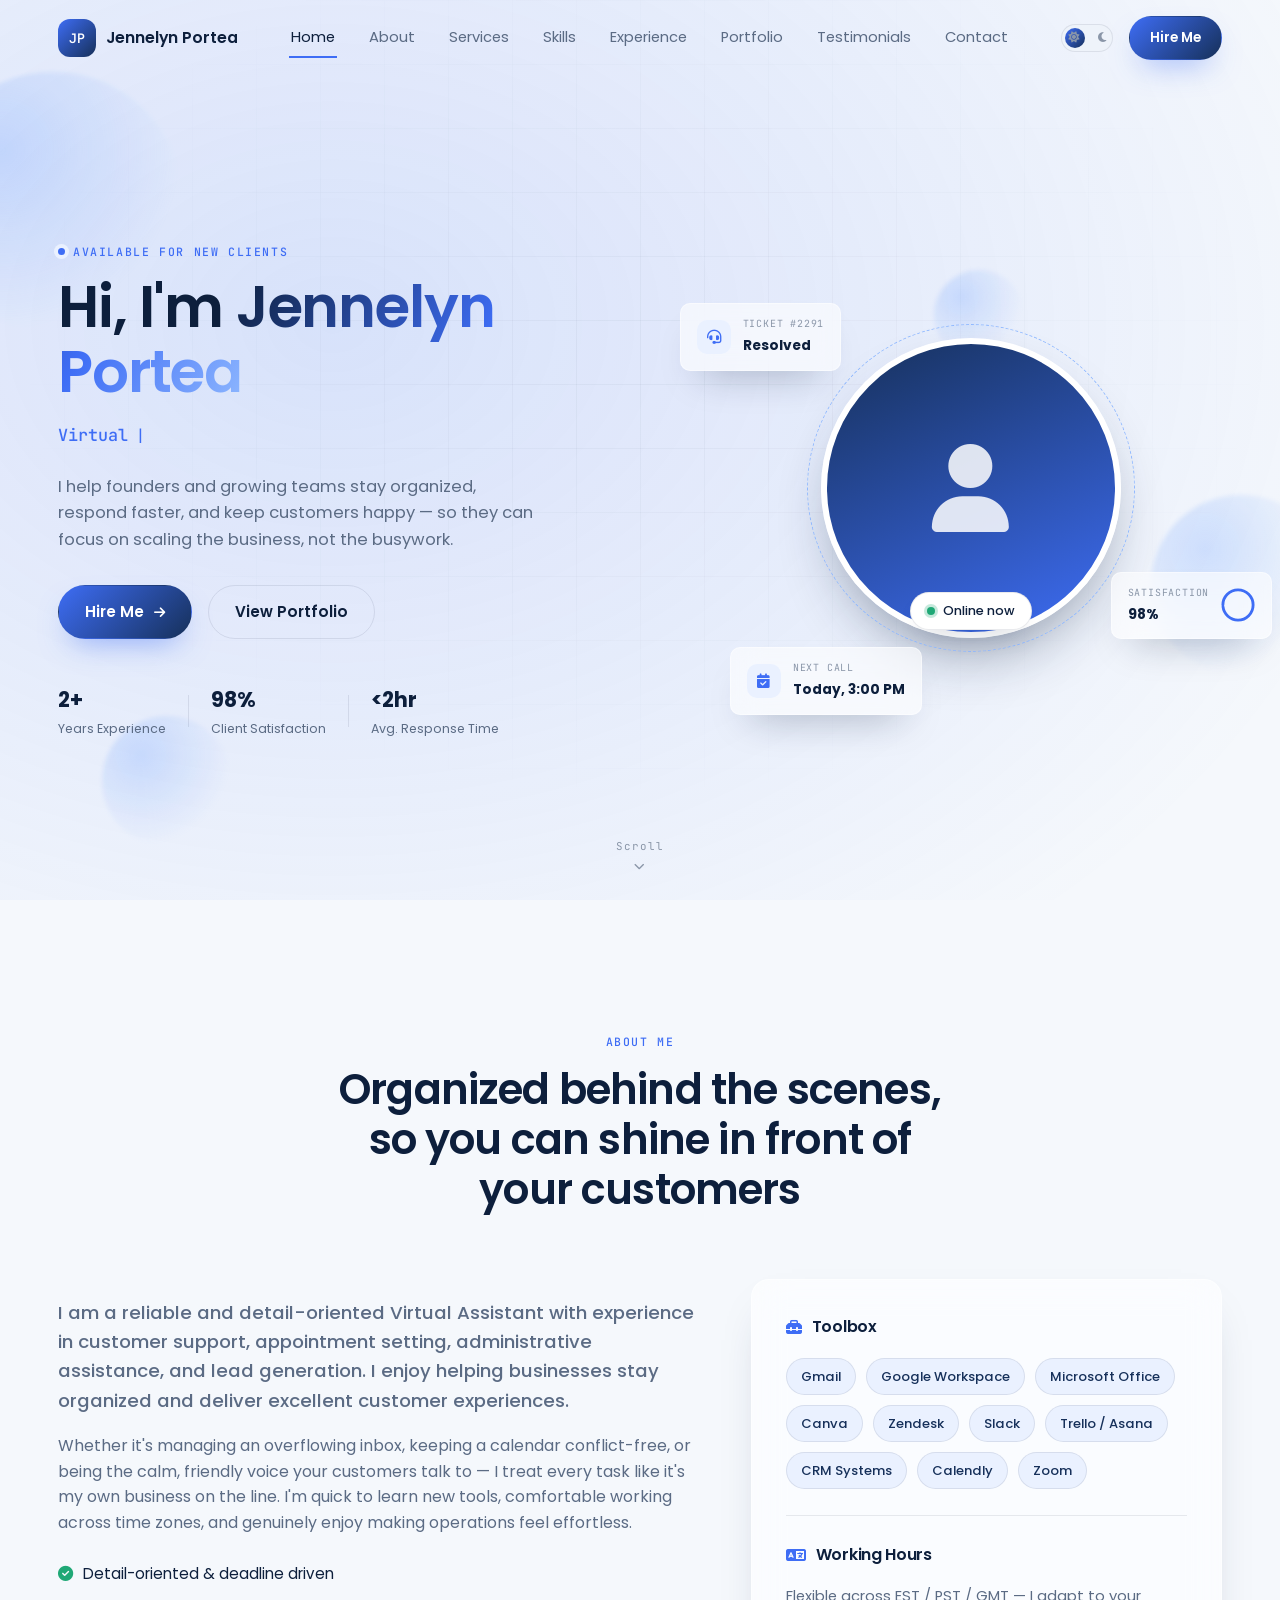
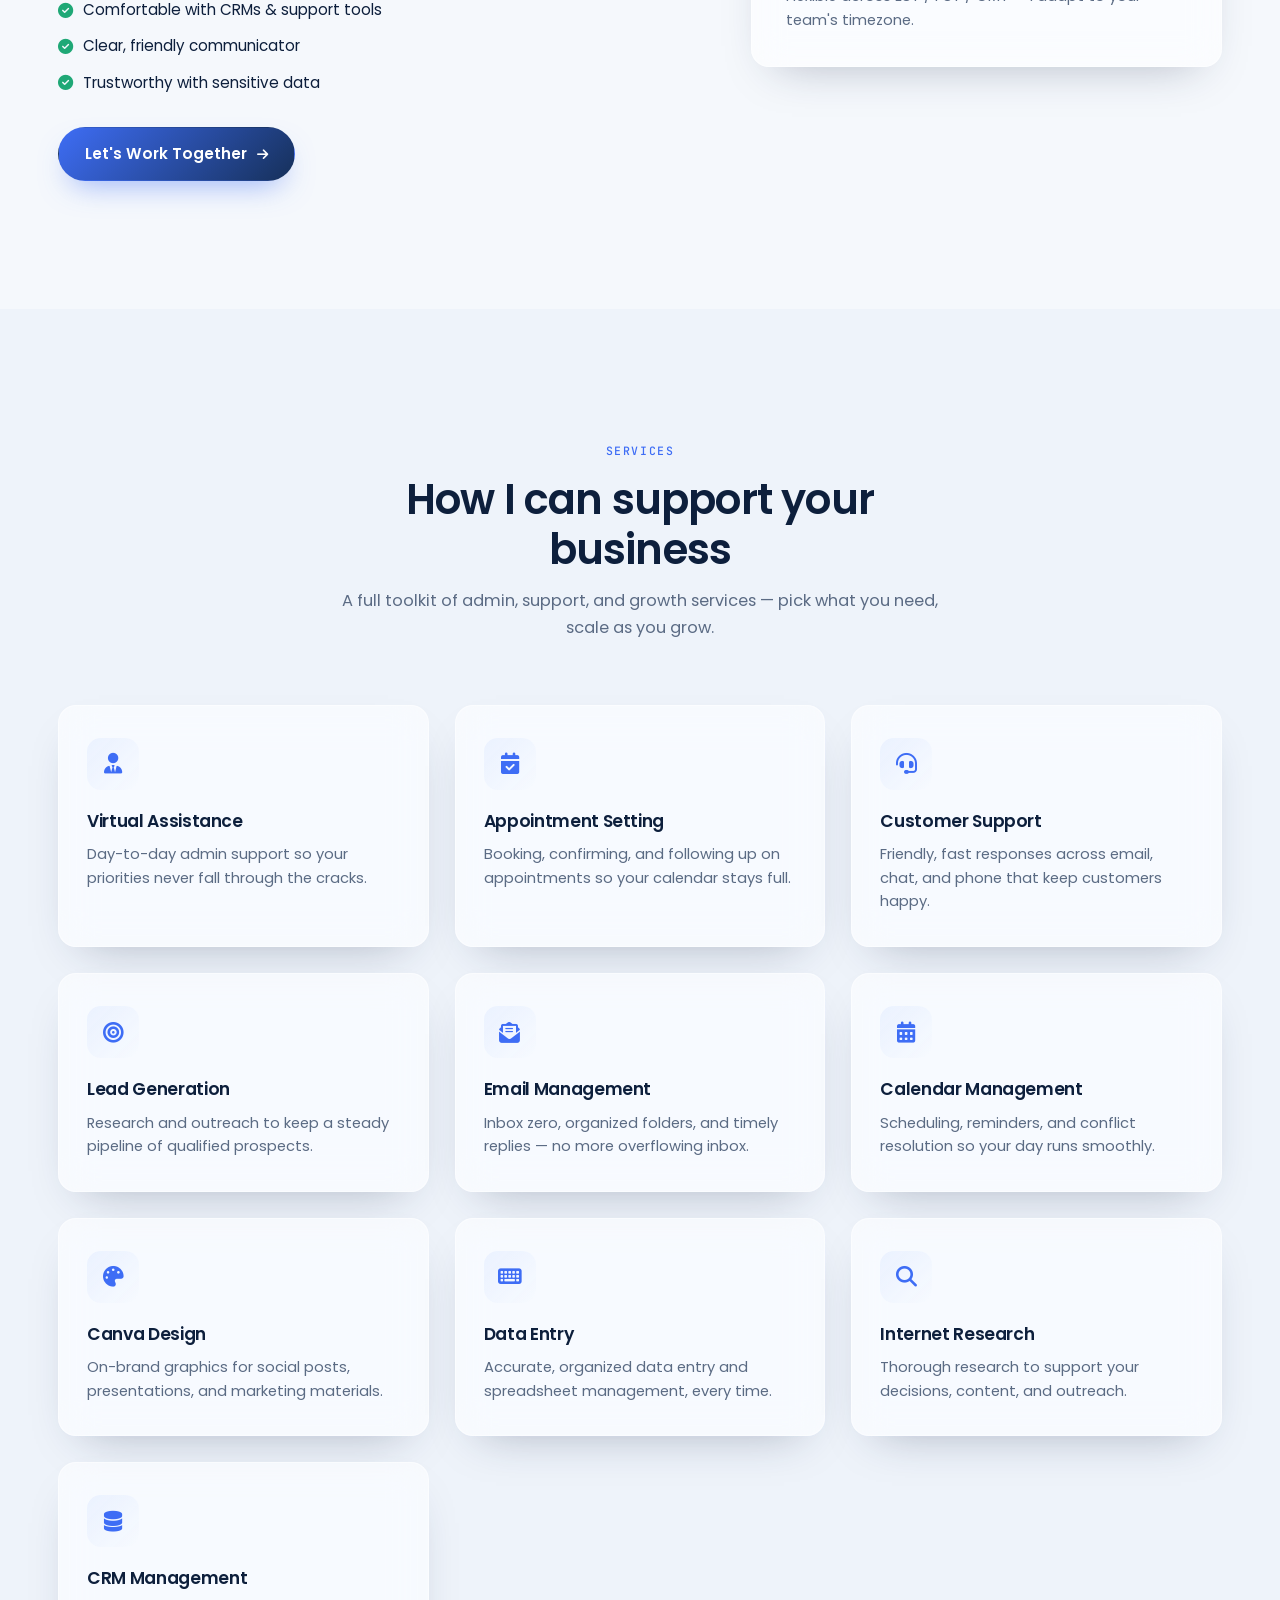
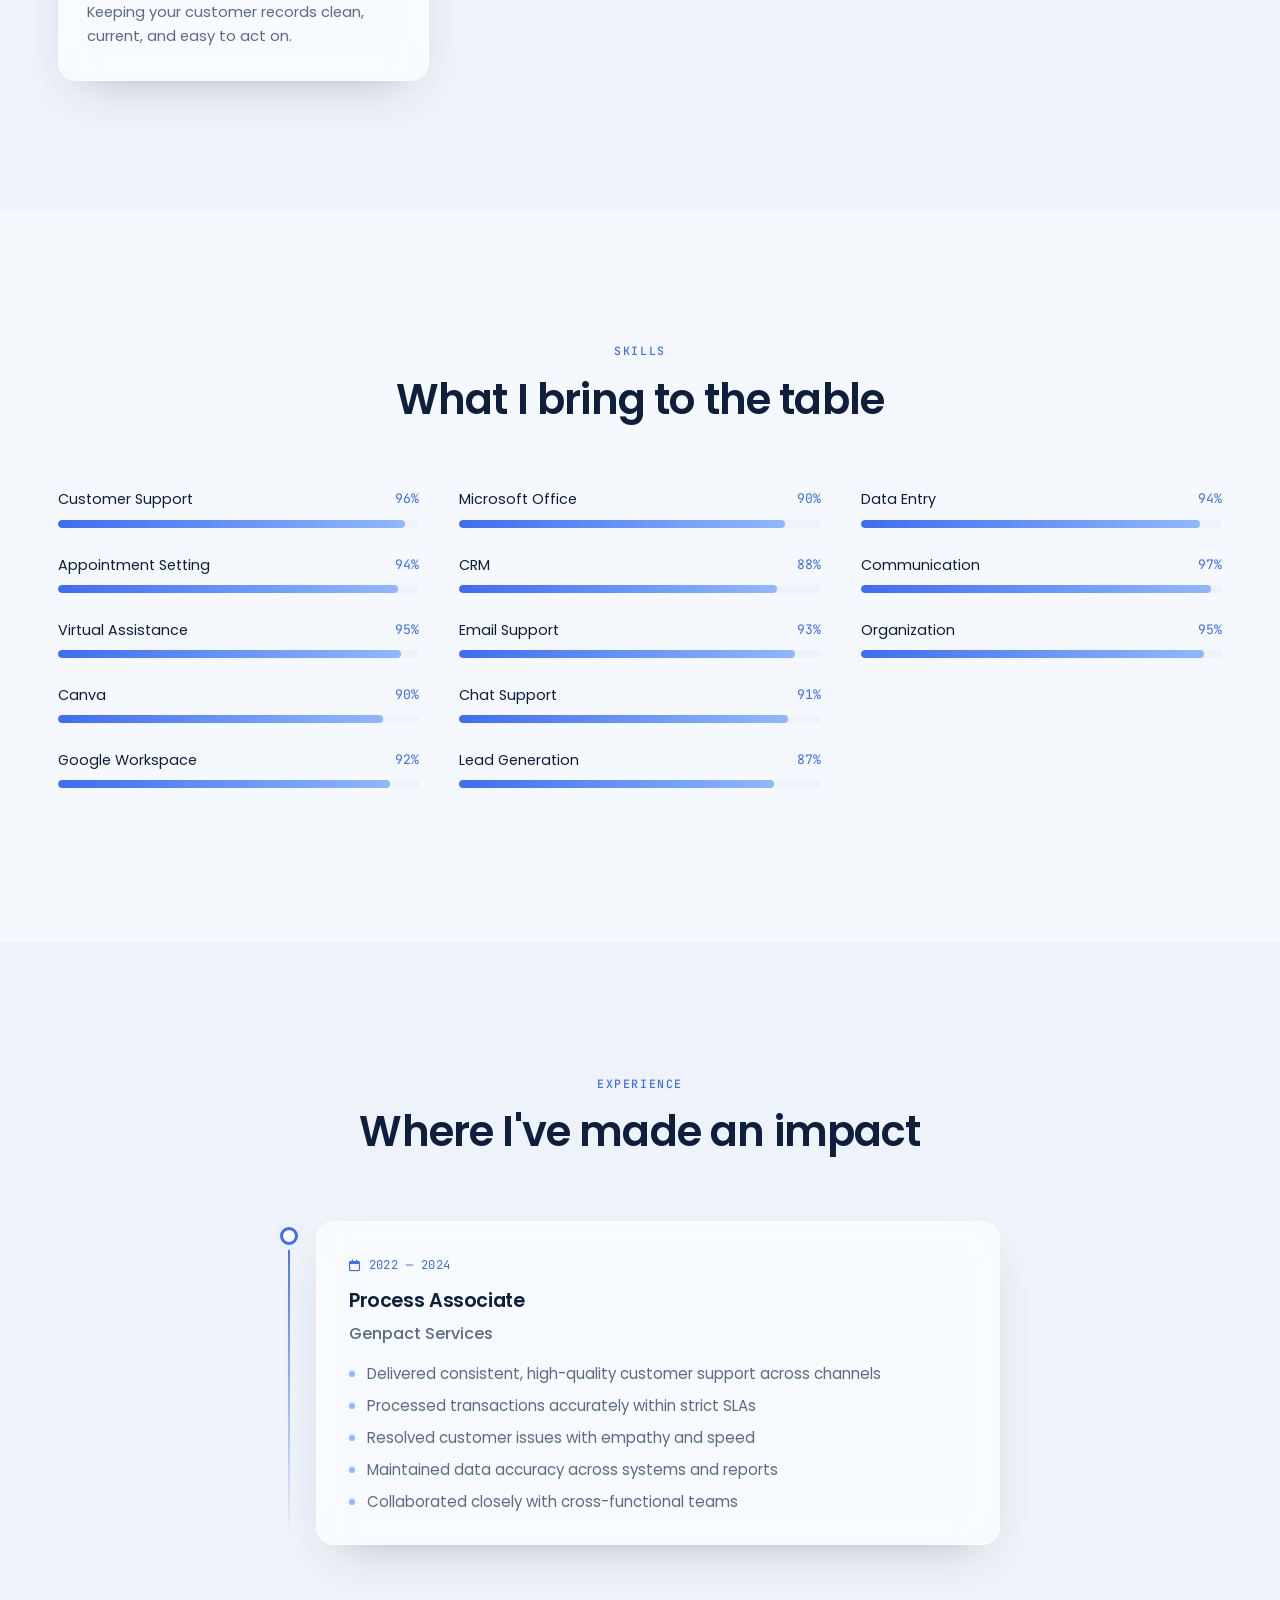
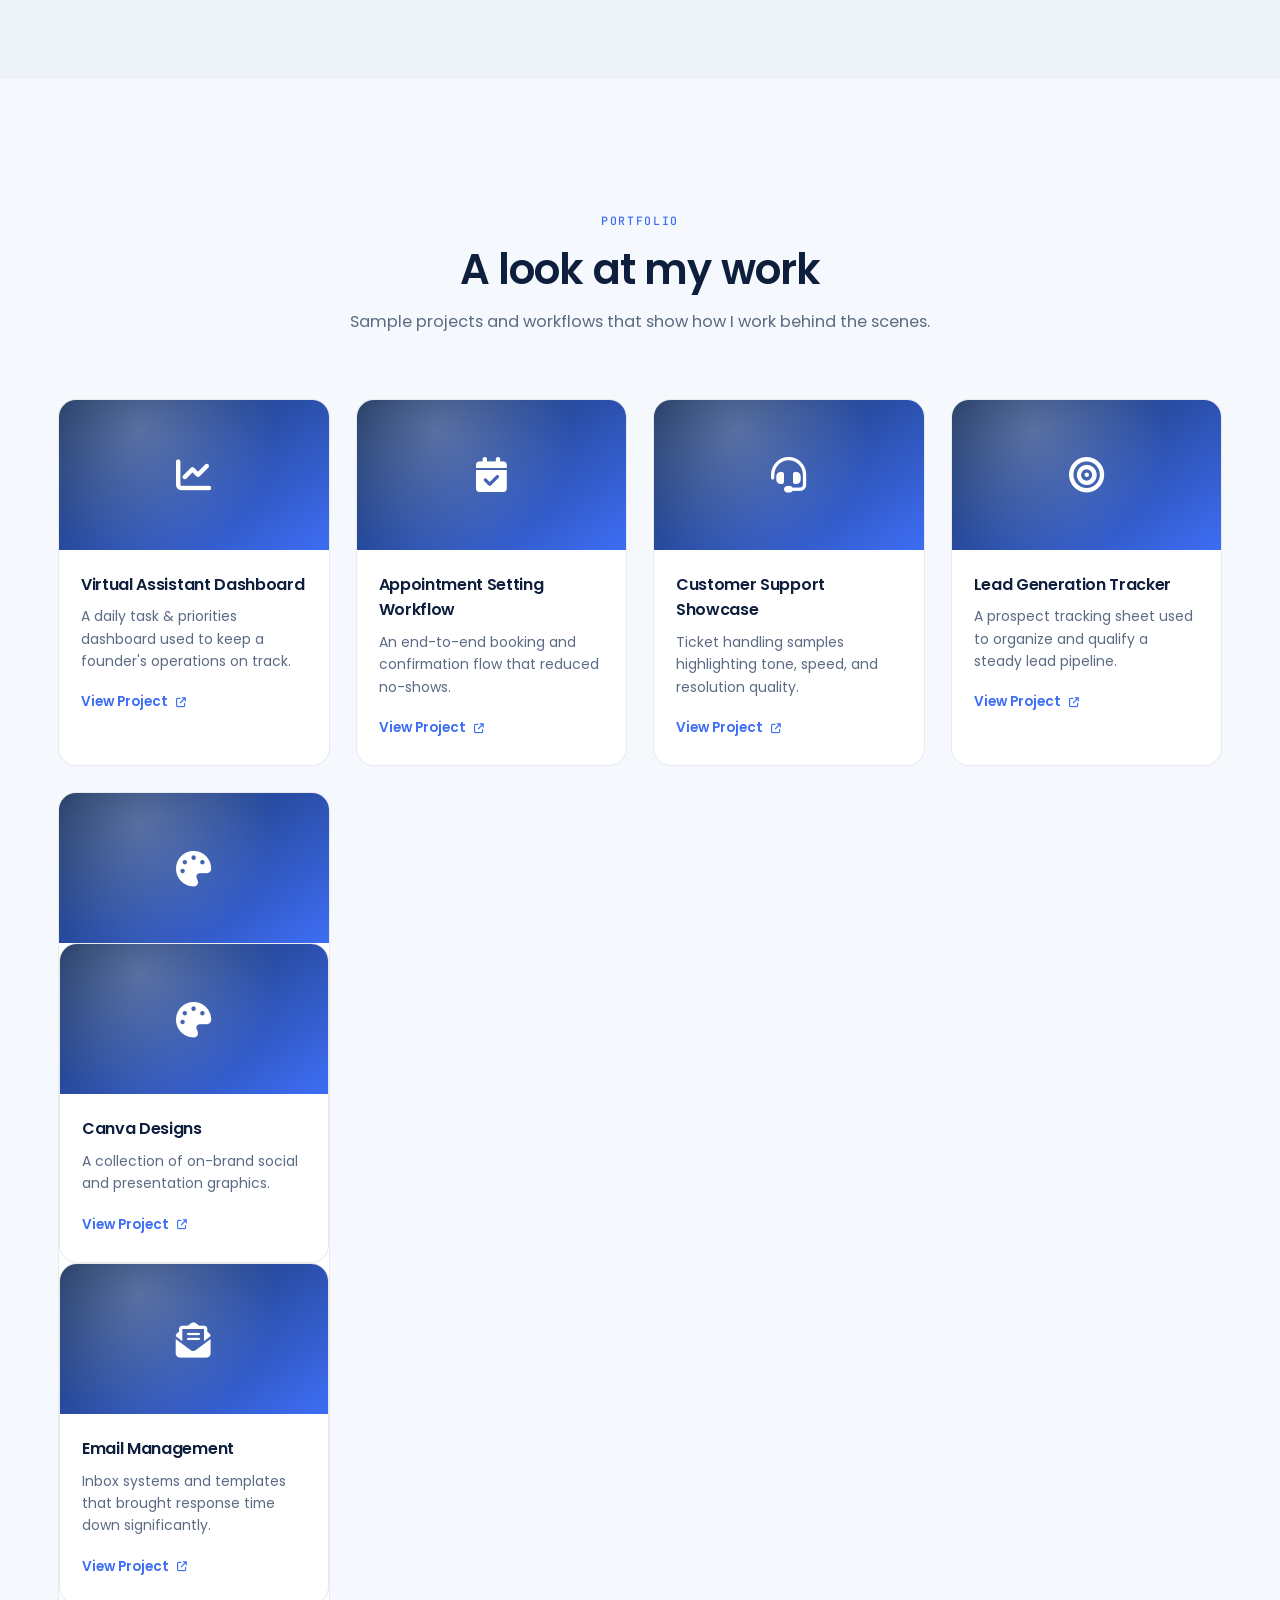
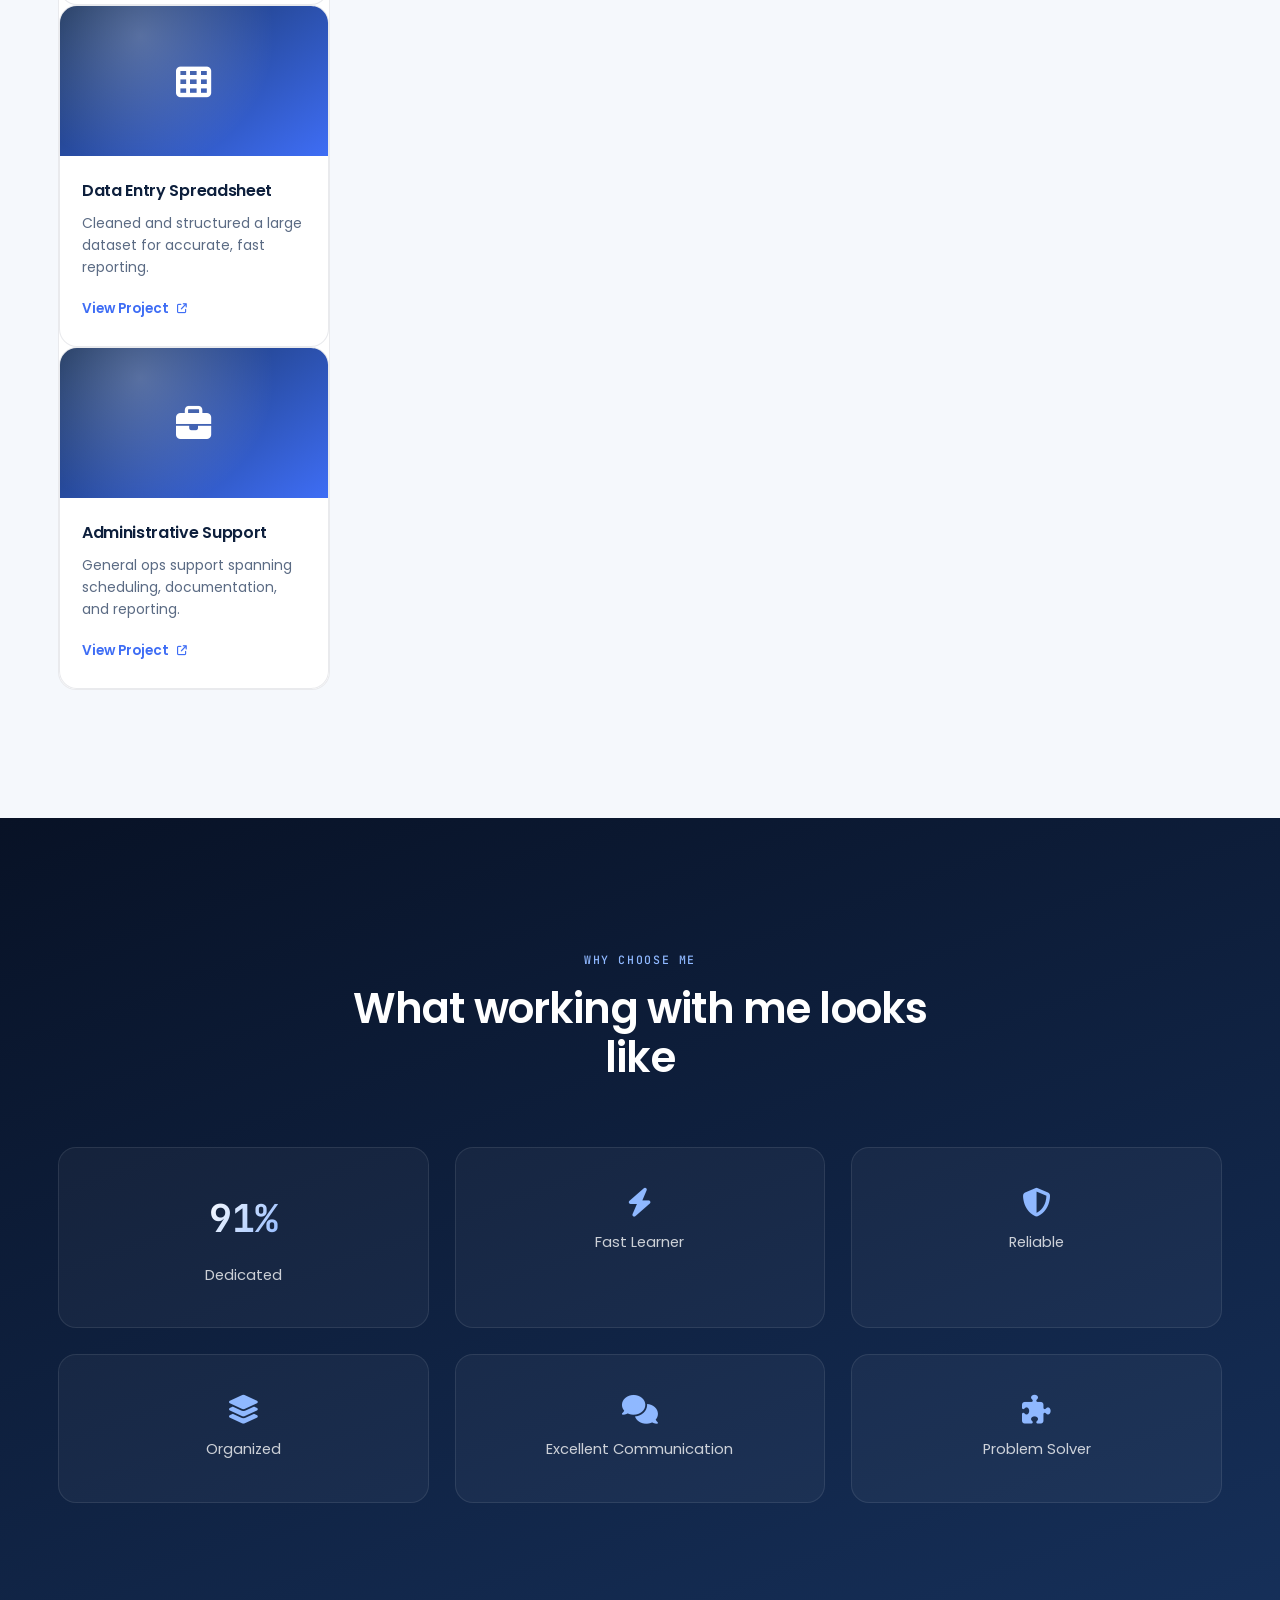
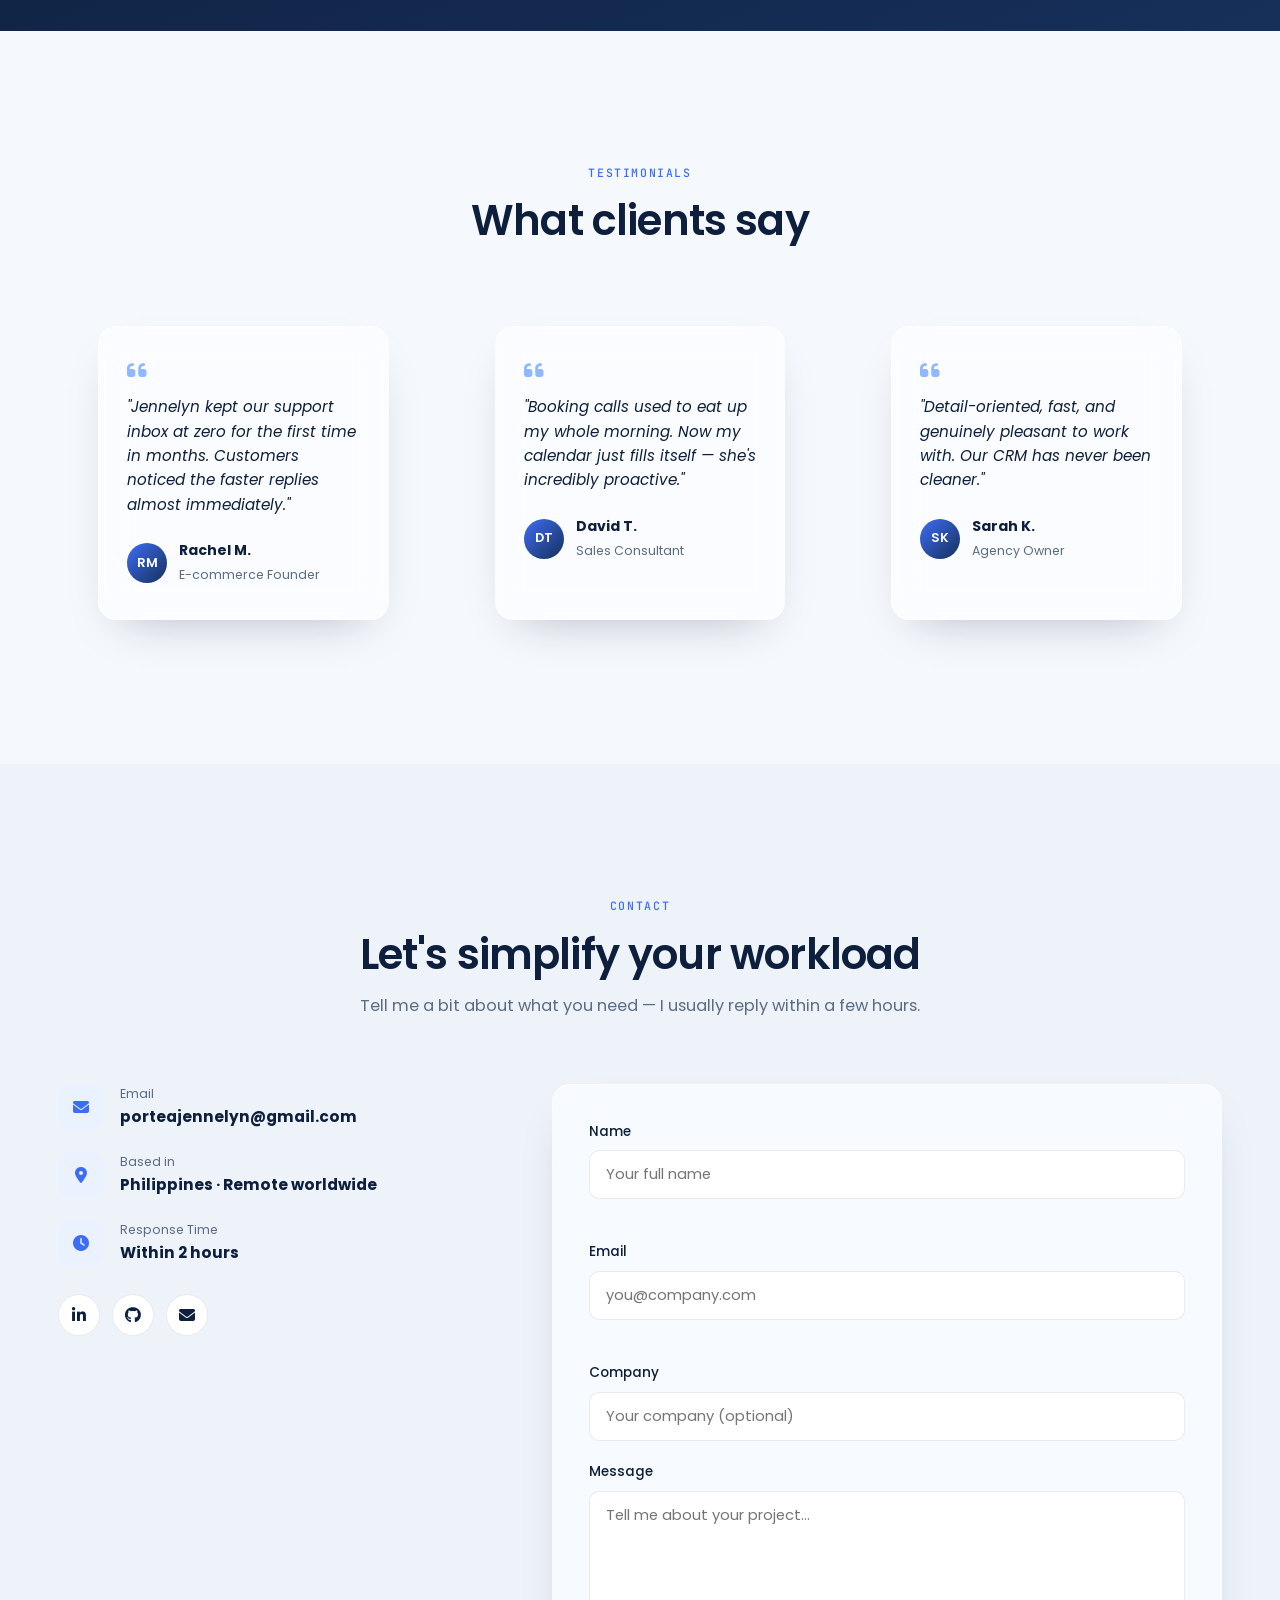
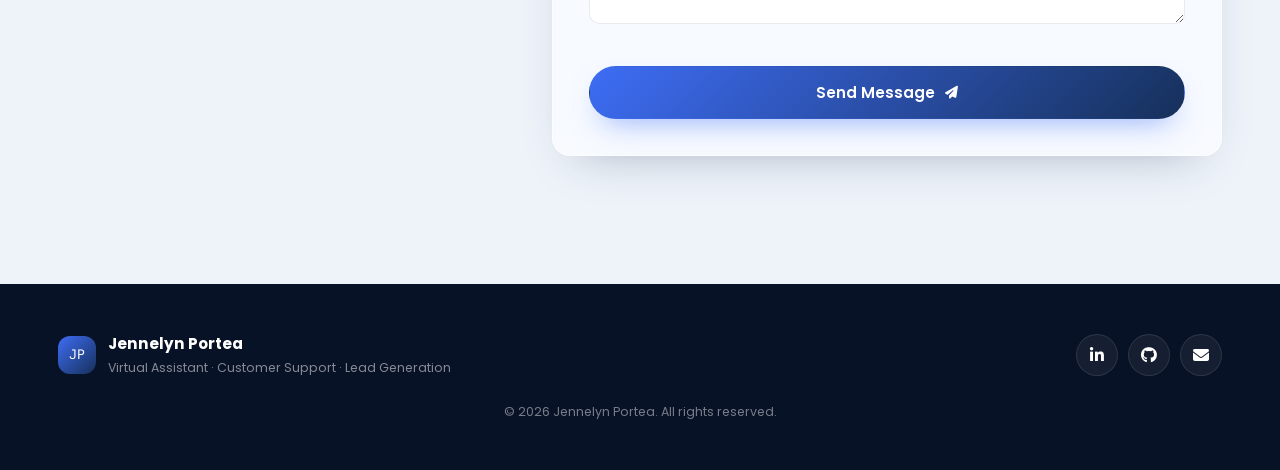
==== index.html @ 7619b983 "Update index.html" ====
<!DOCTYPE html>
<html lang="en">
<head>
<meta charset="UTF-8">
<meta name="viewport" content="width=device-width, initial-scale=1.0">
<title>Jennelyn Portea — Virtual Assistant &amp; Customer Support Specialist</title>
<meta name="description" content="Jennelyn Portea is a dedicated Virtual Assistant specializing in customer support, appointment setting, lead generation, and administrative assistance for growing businesses.">
<meta name="keywords" content="Virtual Assistant, Customer Support, Appointment Setter, Lead Generation, Administrative Assistant">
<meta name="author" content="Jennelyn Portea">

<!-- Open Graph -->
<meta property="og:title" content="Jennelyn Portea — Virtual Assistant & Customer Support Specialist">
<meta property="og:description" content="Reliable, detail-oriented Virtual Assistant helping businesses stay organized and deliver excellent customer experiences.">
<meta property="og:type" content="website">

<!-- Preconnects -->
<link rel="preconnect" href="https://fonts.googleapis.com">
<link rel="preconnect" href="https://fonts.gstatic.com" crossorigin>
<link href="https://fonts.googleapis.com/css2?family=Poppins:ital,wght@0,300;0,400;0,500;0,600;0,700;0,800;1,500&family=JetBrains+Mono:wght@400;500;600&display=swap" rel="stylesheet">
<link rel="stylesheet" href="https://cdnjs.cloudflare.com/ajax/libs/font-awesome/6.5.1/css/all.min.css" integrity="sha512-DTOQO9RWCH3ppGqcWaEA1BIZOC6xxalwEsw9c2QQeAIftl+Vegovlnee1c9QX4TctnWMn13TZye+giMm8e2LwA==" crossorigin="anonymous" referrerpolicy="no-referrer">

<link rel="stylesheet" href="style.css">
</head>
<body>

<!-- ===== Loading Screen ===== -->
<div class="loader" id="loader" aria-hidden="true">
  <div class="loader__mark">
    <span class="loader__ring"></span>
    <span class="loader__initials">JP</span>
  </div>
  <p class="loader__label">Preparing your experience<span class="dots"><span>.</span><span>.</span><span>.</span></span></p>
</div>

<!-- ===== Scroll Progress Bar ===== -->
<div class="progress-bar" id="progressBar" role="progressbar" aria-hidden="true"></div>

<!-- ===== Floating decorative shapes ===== -->
<div class="floating-shapes" aria-hidden="true">
  <span class="shape shape--1"></span>
  <span class="shape shape--2"></span>
  <span class="shape shape--3"></span>
  <span class="shape shape--4"></span>
  <div class="particles" id="particles"></div>
</div>

<!-- ===== Navigation ===== -->
<header class="nav" id="nav">
  <div class="nav__inner container">
    <a href="#home" class="nav__logo">
      <span class="nav__logo-mark">JP</span>
      <span class="nav__logo-text">Jennelyn Portea</span>
    </a>

    <nav class="nav__links" id="navLinks" aria-label="Primary">
      <a href="#home" class="nav__link active-link">Home</a>
      <a href="#about" class="nav__link">About</a>
      <a href="#services" class="nav__link">Services</a>
      <a href="#skills" class="nav__link">Skills</a>
      <a href="#experience" class="nav__link">Experience</a>
      <a href="#portfolio" class="nav__link">Portfolio</a>
      <a href="#testimonials" class="nav__link">Testimonials</a>
      <a href="#contact" class="nav__link">Contact</a>
    </nav>

    <div class="nav__actions">
      <button class="theme-toggle" id="themeToggle" aria-label="Toggle dark mode" aria-pressed="false">
        <i class="fa-solid fa-sun theme-toggle__icon theme-toggle__icon--sun"></i>
        <i class="fa-solid fa-moon theme-toggle__icon theme-toggle__icon--moon"></i>
        <span class="theme-toggle__knob"></span>
      </button>
      <a href="#contact" class="btn btn--sm btn--primary nav__cta">Hire Me</a>
      <button class="nav__burger" id="navBurger" aria-label="Open menu" aria-expanded="false" aria-controls="navLinks">
        <span></span><span></span><span></span>
      </button>
    </div>
  </div>
</header>

<main id="top">

  <!-- ===== HERO ===== -->
  <section class="hero" id="home">
    <div class="hero__gradient" aria-hidden="true"></div>
    <div class="hero__grid" aria-hidden="true"></div>

    <div class="container hero__container">
      <div class="hero__content" data-reveal>
        <p class="eyebrow"><span class="eyebrow__dot"></span> Available for new clients</p>
        <h1 class="hero__title">
          Hi, I'm <span class="hero__name">Jennelyn Portea</span>
        </h1>
        <p class="hero__subtitle">
          <span class="typing" id="typing"></span><span class="typing-cursor">|</span>
        </p>
        <p class="hero__desc">
          I help founders and growing teams stay organized, respond faster, and keep customers happy —
          so they can focus on scaling the business, not the busywork.
        </p>

        <div class="hero__cta">
          <a href="#contact" class="btn btn--primary">
            <span>Hire Me</span>
            <i class="fa-solid fa-arrow-right"></i>
          </a>
          <a href="#portfolio" class="btn btn--ghost">
            <span>View Portfolio</span>
          </a>
        </div>

        <div class="hero__meta">
          <div class="hero__meta-item">
            <strong>2+</strong>
            <span>Years Experience</span>
          </div>
          <div class="hero__meta-divider"></div>
          <div class="hero__meta-item">
            <strong>98%</strong>
            <span>Client Satisfaction</span>
          </div>
          <div class="hero__meta-divider"></div>
          <div class="hero__meta-item">
            <strong>&lt;2hr</strong>
            <span>Avg. Response Time</span>
          </div>
        </div>
      </div>

      <div class="hero__visual" data-reveal data-reveal-delay="150">
        <div class="hero__photo-wrap">
          <div class="hero__photo-ring"></div>
          <div class="hero__photo">
            <i class="fa-solid fa-user"></i>
          </div>
          <span class="hero__badge">
            <span class="pulse-dot"></span> Online now
          </span>
        </div>

        <!-- Signature floating dashboard cards -->
        <div class="float-card float-card--tickets" data-float>
          <div class="float-card__icon"><i class="fa-solid fa-headset"></i></div>
          <div class="float-card__body">
            <span class="float-card__label">TICKET #2291</span>
            <strong class="float-card__value">Resolved</strong>
          </div>
        </div>

        <div class="float-card float-card--rate" data-float>
          <div class="float-card__body">
            <span class="float-card__label">SATISFACTION</span>
            <strong class="float-card__value" data-counter data-counter-end="98" data-counter-suffix="%">0%</strong>
          </div>
          <div class="float-card__ring" aria-hidden="true">
            <svg viewBox="0 0 36 36"><path class="ring-bg" d="M18 2a16 16 0 1 1 0 32 16 16 0 1 1 0-32"/><path class="ring-fg" d="M18 2a16 16 0 1 1 0 32 16 16 0 1 1 0-32"/></svg>
          </div>
        </div>

        <div class="float-card float-card--calendar" data-float>
          <div class="float-card__icon"><i class="fa-solid fa-calendar-check"></i></div>
          <div class="float-card__body">
            <span class="float-card__label">NEXT CALL</span>
            <strong class="float-card__value">Today, 3:00 PM</strong>
          </div>
        </div>
      </div>
    </div>

    <a href="#about" class="scroll-cue" aria-label="Scroll to About section">
      <span>Scroll</span>
      <i class="fa-solid fa-chevron-down"></i>
    </a>
  </section>

  <!-- ===== ABOUT ===== -->
  <section class="section" id="about">
    <div class="container">
      <div class="section__head" data-reveal>
        <p class="eyebrow eyebrow--center">About Me</p>
        <h2 class="section__title">Organized behind the scenes, so you can shine in front of your customers</h2>
      </div>

      <div class="about__grid">
        <div class="about__text" data-reveal>
          <p class="about__lead">
            I am a reliable and detail-oriented Virtual Assistant with experience in customer support,
            appointment setting, administrative assistance, and lead generation. I enjoy helping businesses
            stay organized and deliver excellent customer experiences.
          </p>
          <p>
            Whether it's managing an overflowing inbox, keeping a calendar conflict-free, or being the calm,
            friendly voice your customers talk to — I treat every task like it's my own business on the line.
            I'm quick to learn new tools, comfortable working across time zones, and genuinely enjoy making
            operations feel effortless.
          </p>

          <ul class="about__checklist">
            <li><i class="fa-solid fa-circle-check"></i> Detail-oriented &amp; deadline driven</li>
            <li><i class="fa-solid fa-circle-check"></i> Comfortable with CRMs &amp; support tools</li>
            <li><i class="fa-solid fa-circle-check"></i> Clear, friendly communicator</li>
            <li><i class="fa-solid fa-circle-check"></i> Trustworthy with sensitive data</li>
          </ul>

          <a href="#contact" class="btn btn--primary">
            <span>Let's Work Together</span>
            <i class="fa-solid fa-arrow-right"></i>
          </a>
        </div>

        <div class="about__panel glass-card" data-reveal data-reveal-delay="150">
          <h3 class="about__panel-title"><i class="fa-solid fa-toolbox"></i> Toolbox</h3>
          <div class="about__tools">
            <span class="pill">Gmail</span>
            <span class="pill">Google Workspace</span>
            <span class="pill">Microsoft Office</span>
            <span class="pill">Canva</span>
            <span class="pill">Zendesk</span>
            <span class="pill">Slack</span>
            <span class="pill">Trello / Asana</span>
            <span class="pill">CRM Systems</span>
            <span class="pill">Calendly</span>
            <span class="pill">Zoom</span>
          </div>
          <div class="about__divider"></div>
          <h3 class="about__panel-title"><i class="fa-solid fa-language"></i> Working Hours</h3>
          <p class="about__hours">Flexible across EST / PST / GMT — I adapt to your team's timezone.</p>
        </div>
      </div>
    </div>
  </section>

  <!-- ===== SERVICES ===== -->
  <section class="section section--tint" id="services">
    <div class="container">
      <div class="section__head" data-reveal>
        <p class="eyebrow eyebrow--center">Services</p>
        <h2 class="section__title">How I can support your business</h2>
        <p class="section__subtitle">A full toolkit of admin, support, and growth services — pick what you need, scale as you grow.</p>
      </div>

      <div class="grid grid--services">
        <article class="service-card glass-card" data-reveal>
          <div class="service-card__icon"><i class="fa-solid fa-user-tie"></i></div>
          <h3>Virtual Assistance</h3>
          <p>Day-to-day admin support so your priorities never fall through the cracks.</p>
        </article>

        <article class="service-card glass-card" data-reveal data-reveal-delay="60">
          <div class="service-card__icon"><i class="fa-solid fa-calendar-check"></i></div>
          <h3>Appointment Setting</h3>
          <p>Booking, confirming, and following up on appointments so your calendar stays full.</p>
        </article>

        <article class="service-card glass-card" data-reveal data-reveal-delay="120">
          <div class="service-card__icon"><i class="fa-solid fa-headset"></i></div>
          <h3>Customer Support</h3>
          <p>Friendly, fast responses across email, chat, and phone that keep customers happy.</p>
        </article>

        <article class="service-card glass-card" data-reveal>
          <div class="service-card__icon"><i class="fa-solid fa-bullseye"></i></div>
          <h3>Lead Generation</h3>
          <p>Research and outreach to keep a steady pipeline of qualified prospects.</p>
        </article>

        <article class="service-card glass-card" data-reveal data-reveal-delay="60">
          <div class="service-card__icon"><i class="fa-solid fa-envelope-open-text"></i></div>
          <h3>Email Management</h3>
          <p>Inbox zero, organized folders, and timely replies — no more overflowing inbox.</p>
        </article>

        <article class="service-card glass-card" data-reveal data-reveal-delay="120">
          <div class="service-card__icon"><i class="fa-solid fa-calendar-days"></i></div>
          <h3>Calendar Management</h3>
          <p>Scheduling, reminders, and conflict resolution so your day runs smoothly.</p>
        </article>

        <article class="service-card glass-card" data-reveal>
          <div class="service-card__icon"><i class="fa-solid fa-palette"></i></div>
          <h3>Canva Design</h3>
          <p>On-brand graphics for social posts, presentations, and marketing materials.</p>
        </article>

        <article class="service-card glass-card" data-reveal data-reveal-delay="60">
          <div class="service-card__icon"><i class="fa-solid fa-keyboard"></i></div>
          <h3>Data Entry</h3>
          <p>Accurate, organized data entry and spreadsheet management, every time.</p>
        </article>

        <article class="service-card glass-card" data-reveal data-reveal-delay="120">
          <div class="service-card__icon"><i class="fa-solid fa-magnifying-glass"></i></div>
          <h3>Internet Research</h3>
          <p>Thorough research to support your decisions, content, and outreach.</p>
        </article>

        <article class="service-card glass-card" data-reveal>
          <div class="service-card__icon"><i class="fa-solid fa-database"></i></div>
          <h3>CRM Management</h3>
          <p>Keeping your customer records clean, current, and easy to act on.</p>
        </article>
      </div>
    </div>
  </section>

  <!-- ===== SKILLS ===== -->
  <section class="section" id="skills">
    <div class="container">
      <div class="section__head" data-reveal>
        <p class="eyebrow eyebrow--center">Skills</p>
        <h2 class="section__title">What I bring to the table</h2>
      </div>

      <div class="skills__grid">
        <div class="skills__col" data-reveal>
          <div class="skill-bar" data-skill data-value="96">
            <div class="skill-bar__head"><span>Customer Support</span><span class="skill-bar__pct">0%</span></div>
            <div class="skill-bar__track"><div class="skill-bar__fill"></div></div>
          </div>
          <div class="skill-bar" data-skill data-value="94">
            <div class="skill-bar__head"><span>Appointment Setting</span><span class="skill-bar__pct">0%</span></div>
            <div class="skill-bar__track"><div class="skill-bar__fill"></div></div>
          </div>
          <div class="skill-bar" data-skill data-value="95">
            <div class="skill-bar__head"><span>Virtual Assistance</span><span class="skill-bar__pct">0%</span></div>
            <div class="skill-bar__track"><div class="skill-bar__fill"></div></div>
          </div>
          <div class="skill-bar" data-skill data-value="90">
            <div class="skill-bar__head"><span>Canva</span><span class="skill-bar__pct">0%</span></div>
            <div class="skill-bar__track"><div class="skill-bar__fill"></div></div>
          </div>
          <div class="skill-bar" data-skill data-value="92">
            <div class="skill-bar__head"><span>Google Workspace</span><span class="skill-bar__pct">0%</span></div>
            <div class="skill-bar__track"><div class="skill-bar__fill"></div></div>
          </div>
        </div>

        <div class="skills__col" data-reveal data-reveal-delay="100">
          <div class="skill-bar" data-skill data-value="90">
            <div class="skill-bar__head"><span>Microsoft Office</span><span class="skill-bar__pct">0%</span></div>
            <div class="skill-bar__track"><div class="skill-bar__fill"></div></div>
          </div>
          <div class="skill-bar" data-skill data-value="88">
            <div class="skill-bar__head"><span>CRM</span><span class="skill-bar__pct">0%</span></div>
            <div class="skill-bar__track"><div class="skill-bar__fill"></div></div>
          </div>
          <div class="skill-bar" data-skill data-value="93">
            <div class="skill-bar__head"><span>Email Support</span><span class="skill-bar__pct">0%</span></div>
            <div class="skill-bar__track"><div class="skill-bar__fill"></div></div>
          </div>
          <div class="skill-bar" data-skill data-value="91">
            <div class="skill-bar__head"><span>Chat Support</span><span class="skill-bar__pct">0%</span></div>
            <div class="skill-bar__track"><div class="skill-bar__fill"></div></div>
          </div>
          <div class="skill-bar" data-skill data-value="87">
            <div class="skill-bar__head"><span>Lead Generation</span><span class="skill-bar__pct">0%</span></div>
            <div class="skill-bar__track"><div class="skill-bar__fill"></div></div>
          </div>
        </div>

        <div class="skills__col" data-reveal data-reveal-delay="200">
          <div class="skill-bar" data-skill data-value="94">
            <div class="skill-bar__head"><span>Data Entry</span><span class="skill-bar__pct">0%</span></div>
            <div class="skill-bar__track"><div class="skill-bar__fill"></div></div>
          </div>
          <div class="skill-bar" data-skill data-value="97">
            <div class="skill-bar__head"><span>Communication</span><span class="skill-bar__pct">0%</span></div>
            <div class="skill-bar__track"><div class="skill-bar__fill"></div></div>
          </div>
          <div class="skill-bar" data-skill data-value="95">
            <div class="skill-bar__head"><span>Organization</span><span class="skill-bar__pct">0%</span></div>
            <div class="skill-bar__track"><div class="skill-bar__fill"></div></div>
          </div>
        </div>
      </div>
    </div>
  </section>

  <!-- ===== EXPERIENCE ===== -->
  <section class="section section--tint" id="experience">
    <div class="container">
      <div class="section__head" data-reveal>
        <p class="eyebrow eyebrow--center">Experience</p>
        <h2 class="section__title">Where I've made an impact</h2>
      </div>

      <div class="timeline">
        <div class="timeline__item" data-reveal>
          <div class="timeline__dot"></div>
          <div class="timeline__card glass-card">
            <span class="timeline__date"><i class="fa-regular fa-calendar"></i> 2022 — 2024</span>
            <h3 class="timeline__role">Process Associate</h3>
            <p class="timeline__company">Genpact Services</p>
            <ul class="timeline__list">
              <li>Delivered consistent, high-quality customer support across channels</li>
              <li>Processed transactions accurately within strict SLAs</li>
              <li>Resolved customer issues with empathy and speed</li>
              <li>Maintained data accuracy across systems and reports</li>
              <li>Collaborated closely with cross-functional teams</li>
            </ul>
          </div>
        </div>
      </div>
    </div>
  </section>

  <!-- ===== PORTFOLIO ===== -->
  <section class="section" id="portfolio">
    <div class="container">
      <div class="section__head" data-reveal>
        <p class="eyebrow eyebrow--center">Portfolio</p>
        <h2 class="section__title">A look at my work</h2>
        <p class="section__subtitle">Sample projects and workflows that show how I work behind the scenes.</p>
      </div>
<div class="grid grid--portfolio">

  <article class="project-card" data-reveal>
    <div class="project-card__media">
      <i class="fa-solid fa-chart-line"></i>
    </div>

    <div class="project-card__body">
      <h3>Virtual Assistant Dashboard</h3>
      <p>A daily task &amp; priorities dashboard used to keep a founder's operations on track.</p>

      <a href="virtual-assistant-dashboard/" target="_blank" class="project-card__link">
        View Project <i class="fa-solid fa-arrow-up-right-from-square"></i>
      </a>
    </div>
  </article>

<article class="project-card" data-reveal data-reveal-delay="60">
  <div class="project-card__media">
    <i class="fa-solid fa-calendar-check"></i>
  </div>

  <div class="project-card__body">
    <h3>Appointment Setting Workflow</h3>
    <p>An end-to-end booking and confirmation flow that reduced no-shows.</p>

    <a href="appointment-setting-workflow/" target="_blank" class="project-card__link">
      View Project <i class="fa-solid fa-arrow-up-right-from-square"></i>
    </a>
  </div>
</article>
          

        <article class="project-card" data-reveal data-reveal-delay="120">
          <div class="project-card__media"><i class="fa-solid fa-headset"></i></div>
          <div class="project-card__body">
            <h3>Customer Support Showcase</h3>
            <p>Ticket handling samples highlighting tone, speed, and resolution quality.</p>
           <a href="customer-support-showcase/" target="_blank" class="project-card__link">
  View Project <i class="fa-solid fa-arrow-up-right-from-square"></i>
</a>
          </div>
        </article>

       <article class="project-card" data-reveal>
  <div class="project-card__media">
    <i class="fa-solid fa-bullseye"></i>
  </div>

  <div class="project-card__body">
    <h3>Lead Generation Tracker</h3>
    <p>A prospect tracking sheet used to organize and qualify a steady lead pipeline.</p>

    <a href="lead-generation-tracker/" target="_blank" class="project-card__link">
      View Project <i class="fa-solid fa-arrow-up-right-from-square"></i>
    </a>
  </div>
</article>

<article class="project-card" data-reveal data-reveal-delay="60">
  <div class="project-card__media">
    <i class="fa-solid fa-palette"></i>
  </div>
        <article class="project-card" data-reveal data-reveal-delay="60">
          <div class="project-card__media"><i class="fa-solid fa-palette"></i></div>
          <div class="project-card__body">
            <h3>Canva Designs</h3>
            <p>A collection of on-brand social and presentation graphics.</p>
            <a href="#" class="project-card__link">View Project <i class="fa-solid fa-arrow-up-right-from-square"></i></a>
          </div>
        </article>

        <article class="project-card" data-reveal data-reveal-delay="120">
          <div class="project-card__media"><i class="fa-solid fa-envelope-open-text"></i></div>
          <div class="project-card__body">
            <h3>Email Management</h3>
            <p>Inbox systems and templates that brought response time down significantly.</p>
            <a href="#" class="project-card__link">View Project <i class="fa-solid fa-arrow-up-right-from-square"></i></a>
          </div>
        </article>

        <article class="project-card" data-reveal>
          <div class="project-card__media"><i class="fa-solid fa-table-cells"></i></div>
          <div class="project-card__body">
            <h3>Data Entry Spreadsheet</h3>
            <p>Cleaned and structured a large dataset for accurate, fast reporting.</p>
            <a href="#" class="project-card__link">View Project <i class="fa-solid fa-arrow-up-right-from-square"></i></a>
          </div>
        </article>

    <article class="project-card" data-reveal>
  <div class="project-card__media">
    <i class="fa-solid fa-briefcase"></i>
  </div>

  <div class="project-card__body">
    <h3>Administrative Support</h3>
    <p>General ops support spanning scheduling, documentation, and reporting.</p>

    <a href="#" class="project-card__link">
      View Project <i class="fa-solid fa-arrow-up-right-from-square"></i>
    </a>
  </div>
</article>
      </div>
    </div>
  </section>

  <!-- ===== WHY CHOOSE ME ===== -->
  <section class="section section--dark" id="why">
    <div class="container">
      <div class="section__head" data-reveal>
        <p class="eyebrow eyebrow--center eyebrow--light">Why Choose Me</p>
        <h2 class="section__title section__title--light">What working with me looks like</h2>
      </div>

      <div class="grid grid--why">
        <div class="why-card" data-reveal>
          <strong class="why-card__num" data-counter data-counter-end="100" data-counter-suffix="%">0%</strong>
          <span class="why-card__label">Dedicated</span>
        </div>
        <div class="why-card" data-reveal data-reveal-delay="60">
          <i class="fa-solid fa-bolt why-card__icon"></i>
          <span class="why-card__label">Fast Learner</span>
        </div>
        <div class="why-card" data-reveal data-reveal-delay="120">
          <i class="fa-solid fa-shield-halved why-card__icon"></i>
          <span class="why-card__label">Reliable</span>
        </div>
        <div class="why-card" data-reveal>
          <i class="fa-solid fa-layer-group why-card__icon"></i>
          <span class="why-card__label">Organized</span>
        </div>
        <div class="why-card" data-reveal data-reveal-delay="60">
          <i class="fa-solid fa-comments why-card__icon"></i>
          <span class="why-card__label">Excellent Communication</span>
        </div>
        <div class="why-card" data-reveal data-reveal-delay="120">
          <i class="fa-solid fa-puzzle-piece why-card__icon"></i>
          <span class="why-card__label">Problem Solver</span>
        </div>
      </div>
    </div>
  </section>

  <!-- ===== TESTIMONIALS ===== -->
  <section class="section" id="testimonials">
    <div class="container">
      <div class="section__head" data-reveal>
        <p class="eyebrow eyebrow--center">Testimonials</p>
        <h2 class="section__title">What clients say</h2>
      </div>

      <div class="grid grid--testimonials">
        <blockquote class="testimonial-card glass-card" data-reveal>
          <i class="fa-solid fa-quote-left testimonial-card__quote"></i>
          <p>"Jennelyn kept our support inbox at zero for the first time in months. Customers noticed the faster replies almost immediately."</p>
          <footer>
            <div class="testimonial-card__avatar">RM</div>
            <div>
              <strong>Rachel M.</strong>
              <span>E-commerce Founder</span>
            </div>
          </footer>
        </blockquote>

        <blockquote class="testimonial-card glass-card" data-reveal data-reveal-delay="80">
          <i class="fa-solid fa-quote-left testimonial-card__quote"></i>
          <p>"Booking calls used to eat up my whole morning. Now my calendar just fills itself — she's incredibly proactive."</p>
          <footer>
            <div class="testimonial-card__avatar">DT</div>
            <div>
              <strong>David T.</strong>
              <span>Sales Consultant</span>
            </div>
          </footer>
        </blockquote>

        <blockquote class="testimonial-card glass-card" data-reveal data-reveal-delay="160">
          <i class="fa-solid fa-quote-left testimonial-card__quote"></i>
          <p>"Detail-oriented, fast, and genuinely pleasant to work with. Our CRM has never been cleaner."</p>
          <footer>
            <div class="testimonial-card__avatar">SK</div>
            <div>
              <strong>Sarah K.</strong>
              <span>Agency Owner</span>
            </div>
          </footer>
        </blockquote>
      </div>
    </div>
  </section>

  <!-- ===== CONTACT ===== -->
  <section class="section section--tint" id="contact">
    <div class="container">
      <div class="section__head" data-reveal>
        <p class="eyebrow eyebrow--center">Contact</p>
        <h2 class="section__title">Let's simplify your workload</h2>
        <p class="section__subtitle">Tell me a bit about what you need — I usually reply within a few hours.</p>
      </div>

      <div class="contact__grid">
        <div class="contact__info" data-reveal>
          <div class="contact__info-item">
            <div class="contact__info-icon"><i class="fa-solid fa-envelope"></i></div>
            <div>
              <span>Email</span>
              <strong>porteajennelyn@gmail.com</strong>
            </div>
          </div>
          <div class="contact__info-item">
            <div class="contact__info-icon"><i class="fa-solid fa-location-dot"></i></div>
            <div>
              <span>Based in</span>
              <strong>Philippines · Remote worldwide</strong>
            </div>
          </div>
          <div class="contact__info-item">
            <div class="contact__info-icon"><i class="fa-solid fa-clock"></i></div>
            <div>
              <span>Response Time</span>
              <strong>Within 2 hours</strong>
            </div>
          </div>

          <div class="contact__socials">
            <a href="#" class="social-icon" aria-label="LinkedIn"><i class="fa-brands fa-linkedin-in"></i></a>
            <a href="#" class="social-icon" aria-label="GitHub"><i class="fa-brands fa-github"></i></a>
            <a href="mailto:porteajennelyn@gmail.com" class="social-icon" aria-label="Email"><i class="fa-solid fa-envelope"></i></a>
          </div>
        </div>

    <form
  class="contact__form glass-card"
  id="contactForm"
  action="https://formspree.io/f/mykrdadz"
  method="POST"
  data-reveal
  data-reveal-delay="120"
  novalidate>
          <div class="form-row">
            <label for="name">Name</label>
            <input type="text" id="name" name="name" placeholder="Your full name" required>
            <span class="form-error" data-error-for="name"></span>
          </div>
          <div class="form-row">
            <label for="email">Email</label>
            <input type="email" id="email" name="email" placeholder="you@company.com" required>
            <span class="form-error" data-error-for="email"></span>
          </div>
          <div class="form-row">
            <label for="company">Company</label>
            <input type="text" id="company" name="company" placeholder="Your company (optional)">
          </div>
          <div class="form-row">
            <label for="message">Message</label>
            <textarea id="message" name="message" rows="5" placeholder="Tell me about your project..." required></textarea>
            <span class="form-error" data-error-for="message"></span>
          </div>
          <button type="submit" class="btn btn--primary btn--block">
            <span class="btn__text">Send Message</span>
            <i class="fa-solid fa-paper-plane"></i>
          </button>
          <p class="form-success" id="formSuccess" role="status">
            <i class="fa-solid fa-circle-check"></i> Thanks! Your message has been sent — I'll get back to you soon.
          </p>
        </form>
      </div>
    </div>
  </section>

</main>

<!-- ===== FOOTER ===== -->
<footer class="footer">
  <div class="container footer__inner">
    <div class="footer__brand">
      <span class="nav__logo-mark">JP</span>
      <div>
        <strong>Jennelyn Portea</strong>
        <p>Virtual Assistant · Customer Support · Lead Generation</p>
      </div>
    </div>

    <div class="footer__socials">
      <a href="#" class="social-icon" aria-label="LinkedIn"><i class="fa-brands fa-linkedin-in"></i></a>
      <a href="#" class="social-icon" aria-label="GitHub"><i class="fa-brands fa-github"></i></a>
      <a href="mailto:hello@jennelynportea.com" class="social-icon" aria-label="Email"><i class="fa-solid fa-envelope"></i></a>
    </div>

    <p class="footer__copy">© <span id="year"></span> Jennelyn Portea. All rights reserved.</p>
  </div>
</footer>

<!-- ===== Back to top ===== -->
<button class="back-to-top" id="backToTop" aria-label="Back to top">
  <i class="fa-solid fa-arrow-up"></i>
</button>

<script src="script.js"></script>
</body>
</html>
---- style.css ----
/* ==========================================================================
   Jennelyn Portea — Virtual Assistant Portfolio
   Design tokens: Navy / White / Soft Blue, glassmorphism, Poppins display,
   JetBrains Mono for micro-labels (ticket refs, timestamps, eyebrows).
   ========================================================================== */

:root {
  /* --- Color tokens (light) --- */
  --navy-950: #081226;
  --navy-900: #0d1f3c;
  --navy-800: #16305a;
  --navy-700: #1f3f72;
  --accent: #3e6df5;
  --accent-soft: #8fb8ff;
  --accent-tint: #eaf1ff;
  --white: #ffffff;
  --bg: #f5f8fc;
  --bg-alt: #eef3fa;
  --ink: #0d1f3c;
  --muted: #5b6b84;
  --muted-soft: #8a96a8;
  --border: rgba(13, 31, 60, 0.09);
  --glass-bg: rgba(255, 255, 255, 0.6);
  --glass-border: rgba(255, 255, 255, 0.45);
  --shadow-color: 220 45% 20%;
  --success: #1fa876;

  /* --- Typography --- */
  --font-display: 'Poppins', sans-serif;
  --font-mono: 'JetBrains Mono', monospace;

  /* --- Layout --- */
  --container-w: 1220px;
  --radius-sm: 10px;
  --radius-md: 18px;
  --radius-lg: 28px;
  --nav-h: 76px;

  /* --- Motion --- */
  --ease: cubic-bezier(0.16, 1, 0.3, 1);
  --dur: 0.6s;
}

/* Dark mode tokens */
[data-theme="dark"] {
  --navy-950: #05090f;
  --bg: #0a1526;
  --bg-alt: #0d1c33;
  --ink: #eef3fb;
  --muted: #a7b4c8;
  --muted-soft: #7f8ba0;
  --border: rgba(255, 255, 255, 0.09);
  --glass-bg: rgba(16, 30, 54, 0.55);
  --glass-border: rgba(255, 255, 255, 0.08);
  --accent-tint: rgba(62, 109, 245, 0.14);
  --white: #101d33;
}

/* ==========================================================================
   Reset & base
   ========================================================================== */
* , *::before, *::after { box-sizing: border-box; }

html {
  scroll-behavior: smooth;
  scroll-padding-top: var(--nav-h);
}

body {
  margin: 0;
  font-family: var(--font-display);
  background: var(--bg);
  color: var(--ink);
  line-height: 1.6;
  -webkit-font-smoothing: antialiased;
  transition: background 0.4s var(--ease), color 0.4s var(--ease);
  overflow-x: hidden;
}

img { max-width: 100%; display: block; }
a { color: inherit; text-decoration: none; }
ul { list-style: none; margin: 0; padding: 0; }
button { font-family: inherit; cursor: pointer; }
input, textarea { font-family: inherit; }

h1, h2, h3, h4 { margin: 0; font-weight: 600; letter-spacing: -0.02em; }

.container {
  width: 100%;
  max-width: var(--container-w);
  margin-inline: auto;
  padding-inline: 28px;
}

:focus-visible {
  outline: 2px solid var(--accent);
  outline-offset: 3px;
  border-radius: 4px;
}

@media (prefers-reduced-motion: reduce) {
  * { animation-duration: 0.01ms !important; animation-iteration-count: 1 !important; transition-duration: 0.01ms !important; scroll-behavior: auto !important; }
}

/* ==========================================================================
   Utility building blocks
   ========================================================================== */
.eyebrow {
  display: inline-flex;
  align-items: center;
  gap: 8px;
  font-family: var(--font-mono);
  font-size: 0.72rem;
  font-weight: 500;
  letter-spacing: 0.14em;
  text-transform: uppercase;
  color: var(--accent);
  margin: 0 0 14px;
}
.eyebrow--center { justify-content: center; width: 100%; }
.eyebrow--light { color: var(--accent-soft); }
.eyebrow__dot {
  width: 7px; height: 7px; border-radius: 50%;
  background: var(--accent);
  box-shadow: 0 0 0 4px var(--accent-tint);
  animation: pulse-dot 2.2s ease-in-out infinite;
}

.section { padding: 128px 0; position: relative; }
.section--tint { background: var(--bg-alt); }
.section--dark {
  background: linear-gradient(160deg, var(--navy-950), var(--navy-800));
  color: #fff;
}
[data-theme="dark"] .section--dark { background: linear-gradient(160deg, #030711, #0c1a30); }

.section__head { max-width: 640px; margin: 0 auto 64px; text-align: center; }
.section__title { font-size: clamp(1.8rem, 3.4vw, 2.6rem); line-height: 1.2; }
.section__title--light { color: #fff; }
.section__subtitle { margin-top: 14px; color: var(--muted); font-size: 1.02rem; }
[data-theme="dark"] .section--dark .section__subtitle { color: rgba(255,255,255,0.65); }

.glass-card {
  background: var(--glass-bg);
  border: 1px solid var(--glass-border);
  backdrop-filter: blur(18px) saturate(160%);
  -webkit-backdrop-filter: blur(18px) saturate(160%);
  border-radius: var(--radius-md);
  box-shadow: 0 20px 45px -25px hsl(var(--shadow-color) / 0.35);
}

.pill {
  display: inline-flex;
  padding: 7px 14px;
  border-radius: 100px;
  background: var(--accent-tint);
  color: var(--navy-800);
  font-size: 0.82rem;
  font-weight: 500;
  border: 1px solid var(--border);
}
[data-theme="dark"] .pill { color: var(--accent-soft); }

/* Buttons */
.btn {
  --btn-pad-y: 14px;
  display: inline-flex;
  align-items: center;
  justify-content: center;
  gap: 10px;
  padding: var(--btn-pad-y) 26px;
  border-radius: 100px;
  font-weight: 600;
  font-size: 0.95rem;
  border: 1px solid transparent;
  transition: transform 0.35s var(--ease), box-shadow 0.35s var(--ease), background 0.3s ease, color 0.3s ease;
  white-space: nowrap;
}
.btn i { font-size: 0.85em; transition: transform 0.3s var(--ease); }
.btn:hover { transform: translateY(-3px); }
.btn:hover i { transform: translateX(3px); }
.btn--sm { padding: 10px 20px; font-size: 0.85rem; }
.btn--block { width: 100%; }

.btn--primary {
  background: linear-gradient(135deg, var(--accent), var(--navy-800));
  color: #fff;
  box-shadow: 0 14px 30px -12px rgba(62, 109, 245, 0.55);
}
.btn--primary:hover { box-shadow: 0 18px 36px -12px rgba(62, 109, 245, 0.65); }

.btn--ghost {
  background: transparent;
  border-color: var(--border);
  color: var(--ink);
}
.btn--ghost:hover { border-color: var(--accent); color: var(--accent); }

/* ==========================================================================
   Loader
   ========================================================================== */
.loader {
  position: fixed; inset: 0; z-index: 9999;
  display: flex; flex-direction: column; align-items: center; justify-content: center;
  gap: 22px;
  background: var(--navy-950);
  transition: opacity 0.6s var(--ease), visibility 0.6s var(--ease);
}
.loader.is-hidden { opacity: 0; visibility: hidden; pointer-events: none; }

.loader__mark { position: relative; width: 84px; height: 84px; display: grid; place-items: center; }
.loader__ring {
  position: absolute; inset: 0;
  border-radius: 50%;
  border: 2px solid rgba(255,255,255,0.12);
  border-top-color: var(--accent-soft);
  animation: spin 1s linear infinite;
}
.loader__initials {
  font-family: var(--font-mono); color: #fff; font-weight: 600; letter-spacing: 0.05em; font-size: 1.1rem;
}
.loader__label { color: rgba(255,255,255,0.6); font-size: 0.85rem; font-family: var(--font-mono); letter-spacing: 0.05em; }
.dots span { animation: blink 1.4s infinite; opacity: 0; }
.dots span:nth-child(2) { animation-delay: 0.2s; }
.dots span:nth-child(3) { animation-delay: 0.4s; }
@keyframes blink { 0%,100% { opacity: 0; } 50% { opacity: 1; } }
@keyframes spin { to { transform: rotate(360deg); } }

/* ==========================================================================
   Scroll progress bar
   ========================================================================== */
.progress-bar {
  position: fixed; top: 0; left: 0; height: 3px; width: 0%;
  background: linear-gradient(90deg, var(--accent), var(--accent-soft));
  z-index: 2000;
  transition: width 0.1s linear;
}

/* ==========================================================================
   Floating decorative shapes / particles
   ========================================================================== */
.floating-shapes { position: fixed; inset: 0; overflow: hidden; z-index: 0; pointer-events: none; }
.shape {
  position: absolute;
  border-radius: 50%;
  filter: blur(2px);
  opacity: 0.35;
  background: radial-gradient(circle at 30% 30%, var(--accent-soft), transparent 70%);
  animation: float-shape 16s ease-in-out infinite;
}
.shape--1 { width: 260px; height: 260px; top: 8%; left: -6%; animation-duration: 18s; }
.shape--2 { width: 180px; height: 180px; top: 55%; right: -4%; animation-duration: 22s; animation-delay: -4s; }
.shape--3 { width: 130px; height: 130px; bottom: 6%; left: 8%; animation-duration: 20s; animation-delay: -8s; }
.shape--4 { width: 90px; height: 90px; top: 30%; right: 20%; animation-duration: 14s; animation-delay: -2s; }
[data-theme="dark"] .shape { opacity: 0.18; }

@keyframes float-shape {
  0%, 100% { transform: translate(0, 0) scale(1); }
  33% { transform: translate(24px, -30px) scale(1.06); }
  66% { transform: translate(-18px, 20px) scale(0.96); }
}

.particles { position: absolute; inset: 0; }
.particle {
  position: absolute;
  width: 3px; height: 3px;
  border-radius: 50%;
  background: var(--accent-soft);
  opacity: 0.5;
  animation: particle-drift linear infinite;
}
@keyframes particle-drift {
  0% { transform: translateY(0) translateX(0); opacity: 0; }
  10% { opacity: 0.6; }
  90% { opacity: 0.4; }
  100% { transform: translateY(-100vh) translateX(20px); opacity: 0; }
}

/* ==========================================================================
   Navigation
   ========================================================================== */
.nav {
  position: fixed; top: 0; left: 0; right: 0; z-index: 1000;
  height: var(--nav-h);
  display: flex; align-items: center;
  background: transparent;
  transition: background 0.35s var(--ease), box-shadow 0.35s var(--ease), height 0.35s var(--ease), backdrop-filter 0.35s ease;
}
.nav.is-scrolled {
  background: var(--glass-bg);
  backdrop-filter: blur(16px) saturate(160%);
  -webkit-backdrop-filter: blur(16px) saturate(160%);
  box-shadow: 0 10px 30px -20px hsl(var(--shadow-color) / 0.5);
  height: 68px;
  border-bottom: 1px solid var(--border);
}

.nav__inner { display: flex; align-items: center; justify-content: space-between; width: 100%; }

.nav__logo { display: flex; align-items: center; gap: 10px; font-weight: 600; }
.nav__logo-mark {
  display: grid; place-items: center;
  width: 38px; height: 38px;
  border-radius: 12px;
  background: linear-gradient(135deg, var(--accent), var(--navy-800));
  color: #fff;
  font-family: var(--font-mono);
  font-size: 0.82rem;
  letter-spacing: 0.02em;
}
.nav__logo-text { font-size: 0.98rem; }

.nav__links { display: flex; align-items: center; gap: 30px; }
.nav__link {
  position: relative;
  font-size: 0.92rem;
  color: var(--muted);
  padding: 6px 2px;
  transition: color 0.25s ease;
}
.nav__link::after {
  content: ""; position: absolute; left: 0; bottom: -2px; height: 2px; width: 0;
  background: var(--accent); transition: width 0.3s var(--ease);
}
.nav__link:hover, .nav__link.active-link { color: var(--ink); }
.nav__link:hover::after, .nav__link.active-link::after { width: 100%; }

.nav__actions { display: flex; align-items: center; gap: 16px; }
.nav__cta { display: inline-flex; }

.theme-toggle {
  position: relative;
  width: 52px; height: 28px;
  border-radius: 100px;
  border: 1px solid var(--border);
  background: var(--bg-alt);
  padding: 3px;
}
.theme-toggle__icon { font-size: 0.7rem; position: relative; z-index: 1; color: var(--muted-soft); }
.theme-toggle__icon--sun { margin-left: 3px; }
.theme-toggle__icon--moon { margin-right: 3px; }
.theme-toggle { display: flex; align-items: center; justify-content: space-between; }
.theme-toggle__knob {
  position: absolute; top: 3px; left: 3px;
  width: 20px; height: 20px; border-radius: 50%;
  background: linear-gradient(135deg, var(--accent), var(--navy-800));
  transition: transform 0.35s var(--ease);
}
[data-theme="dark"] .theme-toggle__knob { transform: translateX(24px); }

.nav__burger {
  display: none;
  flex-direction: column; gap: 5px;
  width: 32px; height: 24px;
  background: none; border: none;
}
.nav__burger span {
  height: 2px; background: var(--ink); border-radius: 2px;
  transition: transform 0.35s var(--ease), opacity 0.25s ease;
}
.nav__burger[aria-expanded="true"] span:nth-child(1) { transform: translateY(7px) rotate(45deg); }
.nav__burger[aria-expanded="true"] span:nth-child(2) { opacity: 0; }
.nav__burger[aria-expanded="true"] span:nth-child(3) { transform: translateY(-7px) rotate(-45deg); }

/* ==========================================================================
   Hero
   ========================================================================== */
.hero {
  position: relative;
  min-height: 100vh;
  display: flex; align-items: center;
  padding-top: var(--nav-h);
  overflow: hidden;
}

.hero__gradient {
  position: absolute; inset: -20% -10%;
  background:
    radial-gradient(50% 45% at 15% 20%, rgba(62,109,245,0.16), transparent 70%),
    radial-gradient(45% 40% at 90% 15%, rgba(143,184,255,0.22), transparent 70%),
    radial-gradient(60% 50% at 50% 100%, rgba(13,31,60,0.06), transparent 70%);
  background-size: 200% 200%;
  animation: gradient-shift 18s ease-in-out infinite;
  z-index: 0;
}
@keyframes gradient-shift {
  0%, 100% { background-position: 0% 0%; }
  50% { background-position: 100% 60%; }
}

.hero__grid {
  position: absolute; inset: 0;
  background-image:
    linear-gradient(var(--border) 1px, transparent 1px),
    linear-gradient(90deg, var(--border) 1px, transparent 1px);
  background-size: 64px 64px;
  mask-image: radial-gradient(60% 60% at 50% 40%, black, transparent 85%);
  opacity: 0.5;
  z-index: 0;
}

.hero__container {
  position: relative; z-index: 1;
  display: grid;
  grid-template-columns: 1.1fr 0.9fr;
  gap: 48px;
  align-items: center;
}

.hero__title {
  font-size: clamp(2.2rem, 4.6vw, 3.6rem);
  line-height: 1.12;
  margin-bottom: 18px;
}
.hero__name {
  background: linear-gradient(120deg, var(--navy-900), var(--accent) 60%, var(--accent-soft));
  -webkit-background-clip: text; background-clip: text; color: transparent;
}
[data-theme="dark"] .hero__name {
  background: linear-gradient(120deg, #fff, var(--accent-soft) 70%);
  -webkit-background-clip: text; background-clip: text;
}

.hero__subtitle { min-height: 32px; margin: 0 0 20px; }
.typing {
  font-family: var(--font-mono);
  font-size: 1.05rem;
  font-weight: 500;
  color: var(--accent);
}
.typing-cursor { color: var(--accent); animation: blink-cursor 0.9s steps(1) infinite; }
@keyframes blink-cursor { 50% { opacity: 0; } }

.hero__desc { max-width: 480px; color: var(--muted); font-size: 1.03rem; margin-bottom: 32px; }

.hero__cta { display: flex; gap: 16px; margin-bottom: 44px; flex-wrap: wrap; }

.hero__meta { display: flex; align-items: center; gap: 22px; }
.hero__meta-item { display: flex; flex-direction: column; gap: 2px; }
.hero__meta-item strong { font-size: 1.3rem; color: var(--ink); }
.hero__meta-item span { font-size: 0.78rem; color: var(--muted); }
.hero__meta-divider { width: 1px; height: 32px; background: var(--border); }

/* Hero visual / photo */
.hero__visual { position: relative; display: flex; justify-content: center; align-items: center; min-height: 420px; }

.hero__photo-wrap { position: relative; width: 300px; height: 300px; }
.hero__photo-ring {
  position: absolute; inset: -14px;
  border-radius: 50%;
  border: 1.5px dashed var(--accent-soft);
  animation: spin 30s linear infinite;
}
.hero__photo {
  width: 100%; height: 100%; border-radius: 50%;
  background: linear-gradient(155deg, var(--navy-800), var(--accent));
  display: grid; place-items: center;
  color: rgba(255,255,255,0.85);
  font-size: 5.5rem;
  box-shadow: 0 30px 60px -20px rgba(13,31,60,0.45);
  border: 6px solid var(--white);
}
.hero__badge {
  position: absolute; bottom: 8px; left: 50%; transform: translateX(-50%);
  display: inline-flex; align-items: center; gap: 8px;
  background: var(--white);
  border: 1px solid var(--border);
  padding: 8px 16px;
  border-radius: 100px;
  font-size: 0.8rem;
  font-weight: 500;
  box-shadow: 0 12px 24px -14px rgba(13,31,60,0.35);
}
.pulse-dot {
  width: 8px; height: 8px; border-radius: 50%;
  background: var(--success);
  box-shadow: 0 0 0 3px rgba(31,168,118,0.25);
  animation: pulse-dot 2s ease-in-out infinite;
}
@keyframes pulse-dot { 0%,100% { box-shadow: 0 0 0 0 rgba(31,168,118,0.35); } 50% { box-shadow: 0 0 0 6px rgba(31,168,118,0); } }

.float-card {
  position: absolute;
  display: flex; align-items: center; gap: 12px;
  background: var(--glass-bg);
  border: 1px solid var(--glass-border);
  backdrop-filter: blur(14px);
  padding: 12px 16px;
  border-radius: var(--radius-sm);
  box-shadow: 0 20px 40px -22px rgba(13,31,60,0.4);
  animation: float-card 5s ease-in-out infinite;
}
.float-card__icon {
  width: 34px; height: 34px; border-radius: 10px;
  display: grid; place-items: center;
  background: var(--accent-tint); color: var(--accent);
  font-size: 0.9rem;
}
.float-card__label { display: block; font-family: var(--font-mono); font-size: 0.62rem; letter-spacing: 0.08em; color: var(--muted-soft); }
.float-card__value { font-size: 0.86rem; color: var(--ink); }

.float-card--tickets { top: 6%; left: -8%; animation-delay: 0s; }
.float-card--rate { bottom: 14%; right: -10%; animation-delay: -1.6s; }
.float-card--calendar { bottom: -4%; left: 2%; animation-delay: -3.2s; }

.float-card__ring { width: 34px; height: 34px; }
.float-card__ring svg { width: 100%; height: 100%; transform: rotate(-90deg); }
.ring-bg { fill: none; stroke: var(--accent-tint); stroke-width: 3; }
.ring-fg { fill: none; stroke: var(--accent); stroke-width: 3; stroke-dasharray: 100; stroke-dashoffset: 100; stroke-linecap: round; transition: stroke-dashoffset 1.6s var(--ease); }

@keyframes float-card {
  0%, 100% { transform: translateY(0); }
  50% { transform: translateY(-10px); }
}

.scroll-cue {
  position: absolute; bottom: 28px; left: 50%; transform: translateX(-50%);
  display: flex; flex-direction: column; align-items: center; gap: 6px;
  font-family: var(--font-mono); font-size: 0.68rem; letter-spacing: 0.1em;
  color: var(--muted-soft);
  animation: bob 2.4s ease-in-out infinite;
  z-index: 2;
}
@keyframes bob { 0%,100% { transform: translate(-50%, 0); } 50% { transform: translate(-50%, 6px); } }

/* ==========================================================================
   Reveal-on-scroll
   ========================================================================== */
[data-reveal] {
  opacity: 0;
  transform: translateY(28px);
  transition: opacity 0.8s var(--ease), transform 0.8s var(--ease);
}
[data-reveal].is-visible { opacity: 1; transform: translateY(0); }

/* ==========================================================================
   About
   ========================================================================== */
.about__grid { display: grid; grid-template-columns: 1.15fr 0.85fr; gap: 56px; align-items: start; }
.about__lead { font-size: 1.15rem; color: var(--ink); font-weight: 500; margin-bottom: 18px; }
.about__text p { color: var(--muted); }
.about__checklist { margin: 26px 0 32px; display: grid; gap: 12px; }
.about__checklist li { display: flex; align-items: center; gap: 10px; font-size: 0.95rem; color: var(--ink); }
.about__checklist i { color: var(--success); }

.about__panel { padding: 34px; position: sticky; top: 110px; }
.about__panel-title { display: flex; align-items: center; gap: 10px; font-size: 1rem; margin-bottom: 18px; }
.about__panel-title i { color: var(--accent); }
.about__tools { display: flex; flex-wrap: wrap; gap: 10px; }
.about__divider { height: 1px; background: var(--border); margin: 26px 0; }
.about__hours { color: var(--muted); font-size: 0.92rem; margin: 0; }

/* ==========================================================================
   Services
   ========================================================================== */
.grid { display: grid; gap: 26px; }
.grid--services { grid-template-columns: repeat(3, 1fr); }

.service-card {
  padding: 32px 28px;
  transition: transform 0.4s var(--ease), box-shadow 0.4s var(--ease), border-color 0.4s ease;
}
.service-card:hover { transform: translateY(-8px); border-color: var(--accent-soft); box-shadow: 0 30px 50px -28px rgba(62,109,245,0.35); }
.service-card__icon {
  width: 52px; height: 52px; border-radius: 14px;
  display: grid; place-items: center;
  background: linear-gradient(135deg, var(--accent-tint), transparent);
  color: var(--accent);
  font-size: 1.3rem;
  margin-bottom: 18px;
}
.service-card h3 { font-size: 1.08rem; margin-bottom: 8px; }
.service-card p { color: var(--muted); font-size: 0.92rem; margin: 0; }

/* ==========================================================================
   Skills
   ========================================================================== */
.skills__grid { display: grid; grid-template-columns: repeat(3, 1fr); gap: 40px; }
.skill-bar { margin-bottom: 26px; }
.skill-bar__head { display: flex; justify-content: space-between; font-size: 0.9rem; margin-bottom: 8px; }
.skill-bar__pct { font-family: var(--font-mono); color: var(--accent); font-size: 0.82rem; }
.skill-bar__track { height: 8px; border-radius: 100px; background: var(--bg-alt); overflow: hidden; }
.skill-bar__fill {
  height: 100%; width: 0%;
  border-radius: 100px;
  background: linear-gradient(90deg, var(--accent), var(--accent-soft));
  transition: width 1.4s var(--ease);
}

/* ==========================================================================
   Timeline
   ========================================================================== */
.timeline { position: relative; max-width: 720px; margin: 0 auto; padding-left: 36px; }
.timeline::before { content: ""; position: absolute; left: 8px; top: 6px; bottom: 6px; width: 2px; background: linear-gradient(var(--accent), transparent); }
.timeline__item { position: relative; margin-bottom: 6px; }
.timeline__dot {
  position: absolute; left: -36px; top: 6px;
  width: 18px; height: 18px; border-radius: 50%;
  background: var(--white);
  border: 3px solid var(--accent);
  box-shadow: 0 0 0 5px var(--accent-tint);
}
.timeline__card { padding: 30px 32px; }
.timeline__date {
  display: inline-flex; align-items: center; gap: 8px;
  font-family: var(--font-mono); font-size: 0.76rem; letter-spacing: 0.04em;
  color: var(--accent); margin-bottom: 10px;
}
.timeline__role { font-size: 1.2rem; margin-bottom: 4px; }
.timeline__company { color: var(--muted); font-weight: 500; margin: 0 0 16px; }
.timeline__list { display: grid; gap: 8px; }
.timeline__list li { position: relative; padding-left: 18px; color: var(--muted); font-size: 0.94rem; }
.timeline__list li::before { content: ""; position: absolute; left: 0; top: 9px; width: 6px; height: 6px; border-radius: 50%; background: var(--accent-soft); }

/* ==========================================================================
   Portfolio
   ========================================================================== */
.grid--portfolio { grid-template-columns: repeat(4, 1fr); }
.project-card {
  border-radius: var(--radius-md);
  overflow: hidden;
  background: var(--white);
  border: 1px solid var(--border);
  transition: transform 0.4s var(--ease), box-shadow 0.4s var(--ease);
}
.project-card:hover { transform: translateY(-8px); box-shadow: 0 30px 55px -28px rgba(13,31,60,0.35); }
.project-card__media {
  height: 150px;
  display: grid; place-items: center;
  font-size: 2.2rem;
  color: #fff;
  background: linear-gradient(145deg, var(--navy-800), var(--accent));
  position: relative;
  overflow: hidden;
}
.project-card__media::after {
  content: ""; position: absolute; inset: 0;
  background: radial-gradient(circle at 30% 20%, rgba(255,255,255,0.25), transparent 60%);
}
.project-card__body { padding: 22px 22px 26px; }
.project-card__body h3 { font-size: 1rem; margin-bottom: 8px; }
.project-card__body p { font-size: 0.87rem; color: var(--muted); margin: 0 0 16px; min-height: 42px; }
.project-card__link { font-size: 0.85rem; font-weight: 600; color: var(--accent); display: inline-flex; align-items: center; gap: 8px; }
.project-card__link i { font-size: 0.75em; transition: transform 0.3s var(--ease); }
.project-card__link:hover i { transform: translate(2px, -2px); }

/* ==========================================================================
   Why Choose Me
   ========================================================================== */
.grid--why { grid-template-columns: repeat(3, 1fr); }
.why-card {
  text-align: center;
  padding: 40px 20px;
  border-radius: var(--radius-md);
  background: rgba(255,255,255,0.04);
  border: 1px solid rgba(255,255,255,0.09);
  display: flex; flex-direction: column; align-items: center; gap: 14px;
  transition: transform 0.4s var(--ease), background 0.4s ease;
}
.why-card:hover { transform: translateY(-6px); background: rgba(255,255,255,0.07); }
.why-card__num { font-size: 2.4rem; font-family: var(--font-mono); background: linear-gradient(120deg, #fff, var(--accent-soft)); -webkit-background-clip: text; background-clip: text; color: transparent; }
.why-card__icon { font-size: 1.8rem; color: var(--accent-soft); }
.why-card__label { font-size: 0.92rem; color: rgba(255,255,255,0.78); }

/* ==========================================================================
   Testimonials
   ========================================================================== */
.grid--testimonials { grid-template-columns: repeat(3, 1fr); }
.testimonial-card { padding: 32px 28px; position: relative; }
.testimonial-card__quote { color: var(--accent-soft); font-size: 1.4rem; margin-bottom: 14px; }
.testimonial-card p { font-size: 0.95rem; color: var(--ink); margin: 0 0 22px; font-style: italic; }
.testimonial-card footer { display: flex; align-items: center; gap: 12px; }
.testimonial-card__avatar {
  width: 40px; height: 40px; border-radius: 50%;
  display: grid; place-items: center;
  background: linear-gradient(135deg, var(--accent), var(--navy-800));
  color: #fff; font-size: 0.8rem; font-weight: 600;
}
.testimonial-card footer strong { display: block; font-size: 0.88rem; }
.testimonial-card footer span { font-size: 0.78rem; color: var(--muted); }

/* ==========================================================================
   Contact
   ========================================================================== */
.contact__grid { display: grid; grid-template-columns: 0.8fr 1.2fr; gap: 48px; align-items: start; }
.contact__info-item { display: flex; align-items: center; gap: 16px; margin-bottom: 22px; }
.contact__info-icon {
  width: 46px; height: 46px; border-radius: 12px;
  display: grid; place-items: center;
  background: var(--accent-tint); color: var(--accent);
}
.contact__info-item span { display: block; font-size: 0.78rem; color: var(--muted); }
.contact__info-item strong { font-size: 0.96rem; }
.contact__socials { display: flex; gap: 12px; margin-top: 28px; }

.social-icon {
  width: 42px; height: 42px; border-radius: 50%;
  display: grid; place-items: center;
  background: var(--white);
  border: 1px solid var(--border);
  color: var(--ink);
  transition: transform 0.3s var(--ease), background 0.3s ease, color 0.3s ease;
}
.social-icon:hover { transform: translateY(-4px); background: var(--accent); color: #fff; }

.contact__form { padding: 36px; display: grid; gap: 20px; }
.form-row { display: grid; gap: 8px; }
.form-row label { font-size: 0.85rem; font-weight: 500; }
.form-row input, .form-row textarea {
  width: 100%;
  padding: 13px 16px;
  border-radius: var(--radius-sm);
  border: 1px solid var(--border);
  background: var(--white);
  color: var(--ink);
  font-size: 0.92rem;
  resize: vertical;
  transition: border-color 0.25s ease, box-shadow 0.25s ease;
}
.form-row input:focus, .form-row textarea:focus {
  border-color: var(--accent);
  box-shadow: 0 0 0 4px var(--accent-tint);
  outline: none;
}
.form-row input.has-error, .form-row textarea.has-error { border-color: #e0554f; }
.form-error { font-size: 0.76rem; color: #e0554f; min-height: 14px; }
.form-success {
  display: none;
  align-items: center; gap: 8px;
  color: var(--success);
  font-size: 0.88rem;
  margin: 0;
}
.form-success.is-visible { display: flex; }

/* ==========================================================================
   Footer
   ========================================================================== */
.footer { background: var(--navy-950); color: rgba(255,255,255,0.7); padding: 48px 0; }
.footer__inner { display: flex; align-items: center; justify-content: space-between; flex-wrap: wrap; gap: 24px; }
.footer__brand { display: flex; align-items: center; gap: 12px; }
.footer__brand strong { color: #fff; display: block; font-size: 0.95rem; }
.footer__brand p { margin: 2px 0 0; font-size: 0.78rem; color: rgba(255,255,255,0.5); }
.footer__socials { display: flex; gap: 10px; }
.footer .social-icon { background: rgba(255,255,255,0.06); border-color: rgba(255,255,255,0.1); color: #fff; }
.footer__copy { font-size: 0.78rem; color: rgba(255,255,255,0.45); margin: 0; width: 100%; text-align: center; }

/* ==========================================================================
   Back to top
   ========================================================================== */
.back-to-top {
  position: fixed; right: 26px; bottom: 26px; z-index: 900;
  width: 48px; height: 48px; border-radius: 50%;
  display: grid; place-items: center;
  background: linear-gradient(135deg, var(--accent), var(--navy-800));
  color: #fff; border: none;
  box-shadow: 0 16px 30px -14px rgba(62,109,245,0.6);
  opacity: 0; visibility: hidden; transform: translateY(12px);
  transition: opacity 0.35s var(--ease), transform 0.35s var(--ease), visibility 0.35s var(--ease);
}
.back-to-top.is-visible { opacity: 1; visibility: visible; transform: translateY(0); }
.back-to-top:hover { transform: translateY(-4px); }

/* ==========================================================================
   Responsive
   ========================================================================== */
@media (max-width: 1080px) {
  .grid--services { grid-template-columns: repeat(2, 1fr); }
  .grid--portfolio { grid-template-columns: repeat(2, 1fr); }
  .skills__grid { grid-template-columns: repeat(2, 1fr); }
  .grid--why { grid-template-columns: repeat(3, 1fr); }
  .hero__container { grid-template-columns: 1fr; }
  .hero__visual { order: -1; min-height: 340px; }
  .about__panel { position: static; }
}

@media (max-width: 860px) {
  .nav__links { position: fixed; top: var(--nav-h); left: 0; right: 0; bottom: 0;
    background: var(--bg); flex-direction: column; justify-content: flex-start;
    padding: 40px 28px; gap: 26px; transform: translateX(100%);
    transition: transform 0.4s var(--ease);
  }
  .nav__links.is-open { transform: translateX(0); }
  .nav__burger { display: flex; }
  .nav__cta { display: none; }
  .about__grid { grid-template-columns: 1fr; }
  .contact__grid { grid-template-columns: 1fr; }
  .grid--testimonials { grid-template-columns: 1fr; }
  .grid--why { grid-template-columns: repeat(2, 1fr); }
  .section { padding: 88px 0; }
}

@media (max-width: 600px) {
  .grid--services { grid-template-columns: 1fr; }
  .grid--portfolio { grid-template-columns: 1fr; }
  .skills__grid { grid-template-columns: 1fr; }
  .grid--why { grid-template-columns: 1fr; }
  .hero__meta { flex-wrap: wrap; row-gap: 16px; }
  .hero__cta { flex-direction: column; align-items: stretch; }
  .hero__photo-wrap { width: 220px; height: 220px; }
  .float-card { padding: 10px 12px; }
  .float-card--tickets { left: -4%; }
  .float-card--rate { right: -4%; }
  .timeline { padding-left: 26px; }
  .timeline__dot { left: -26px; }
}
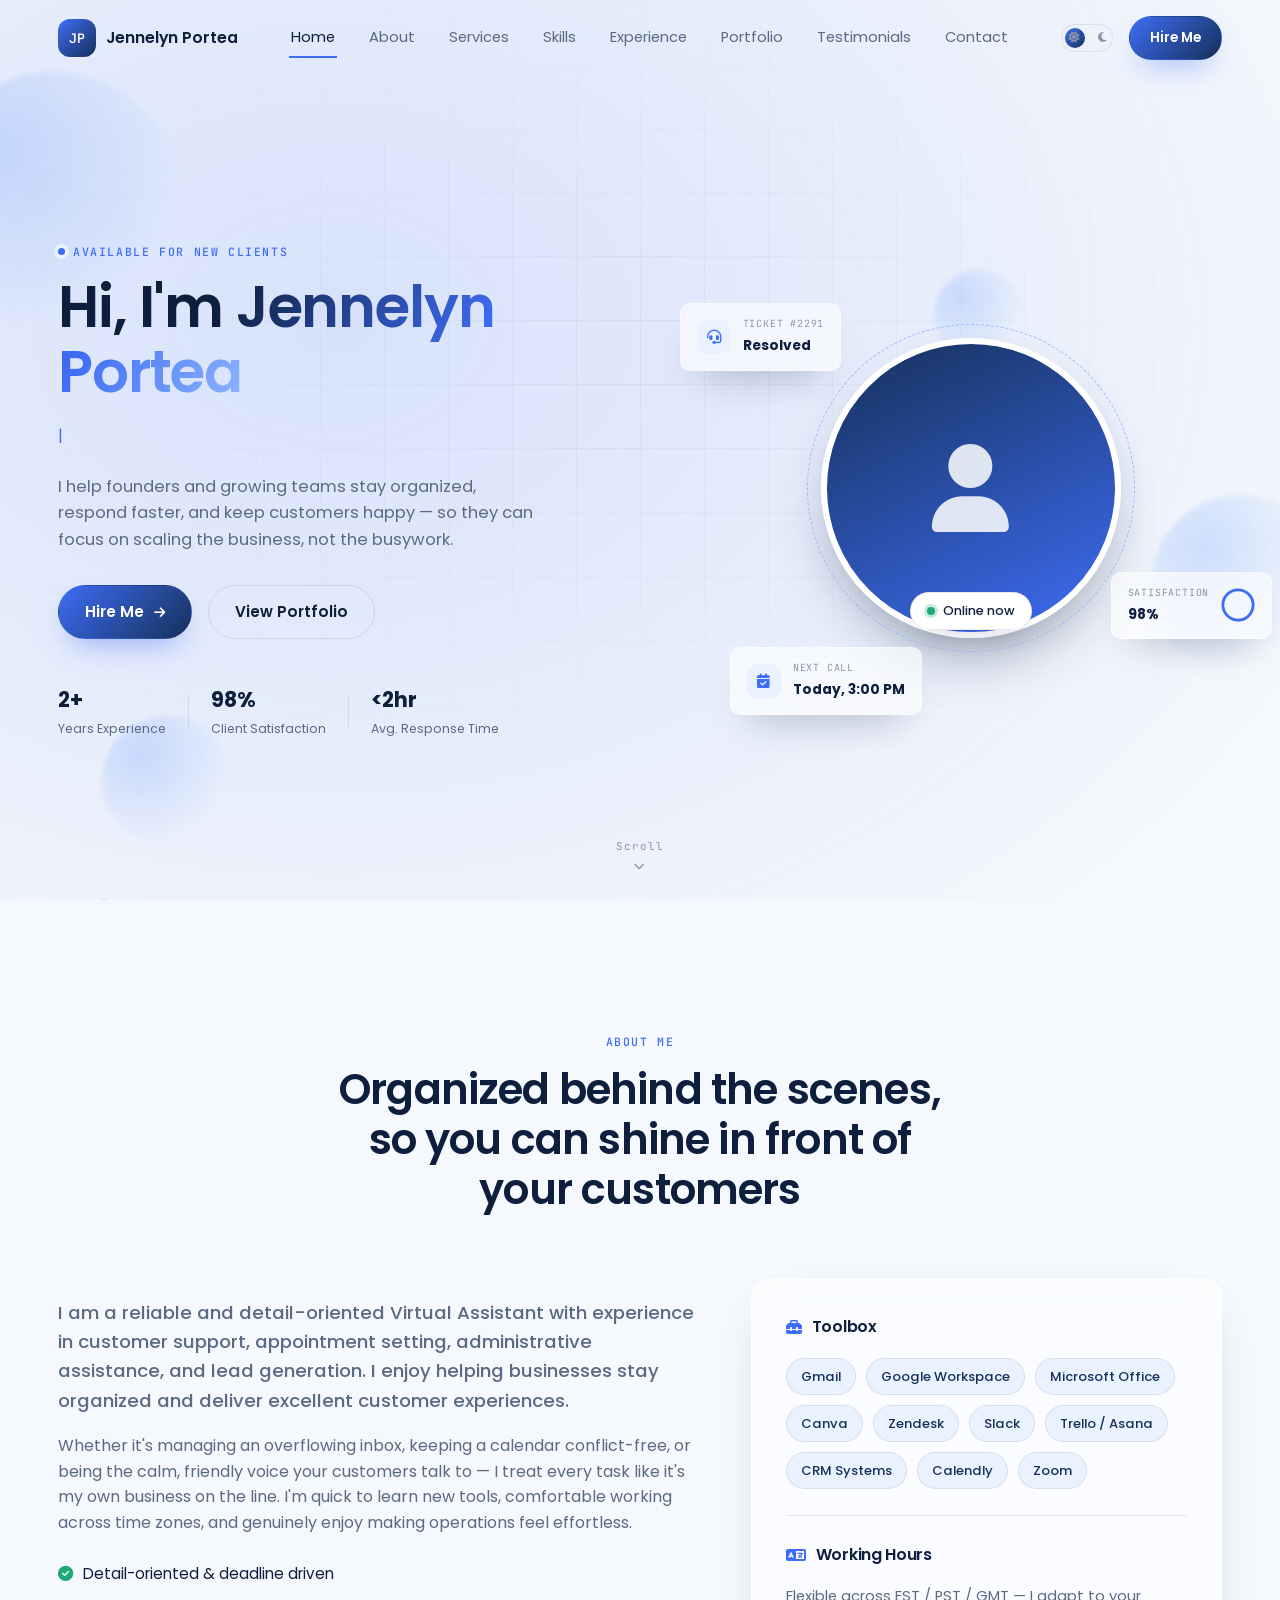
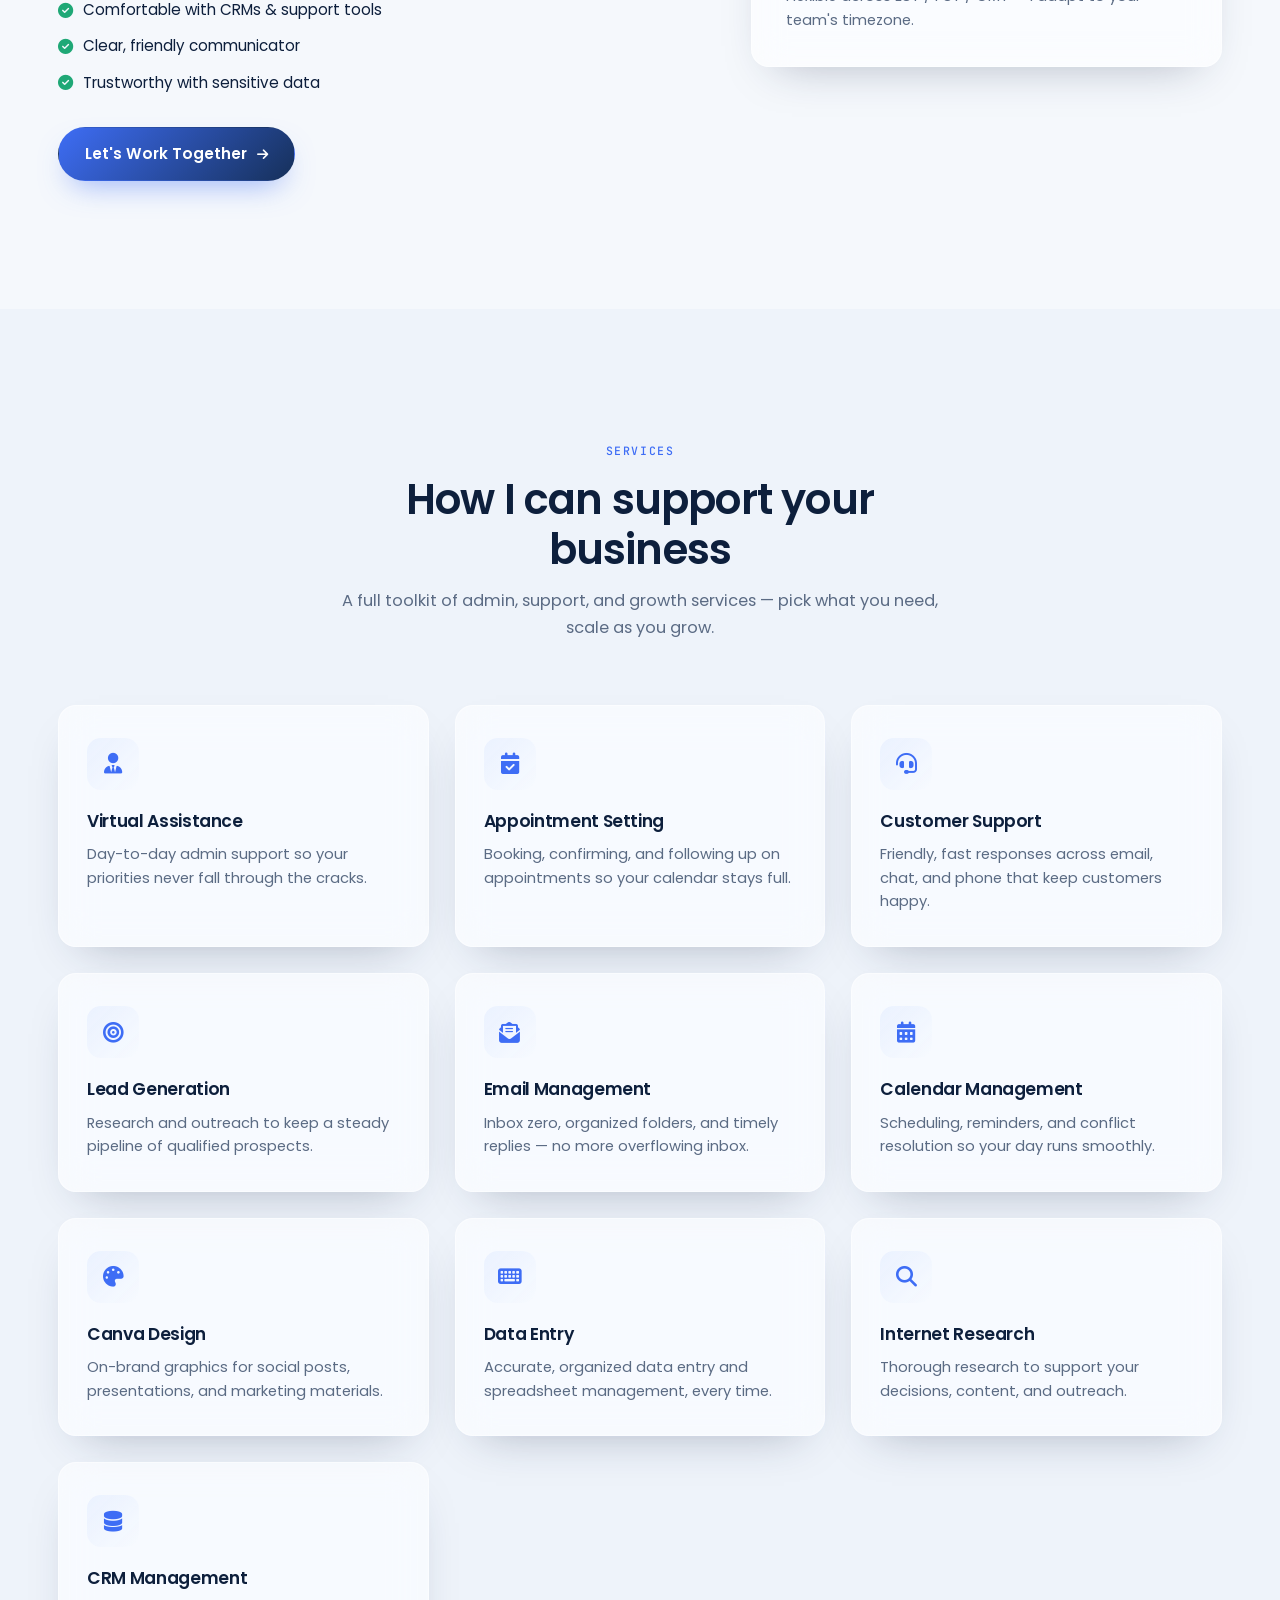
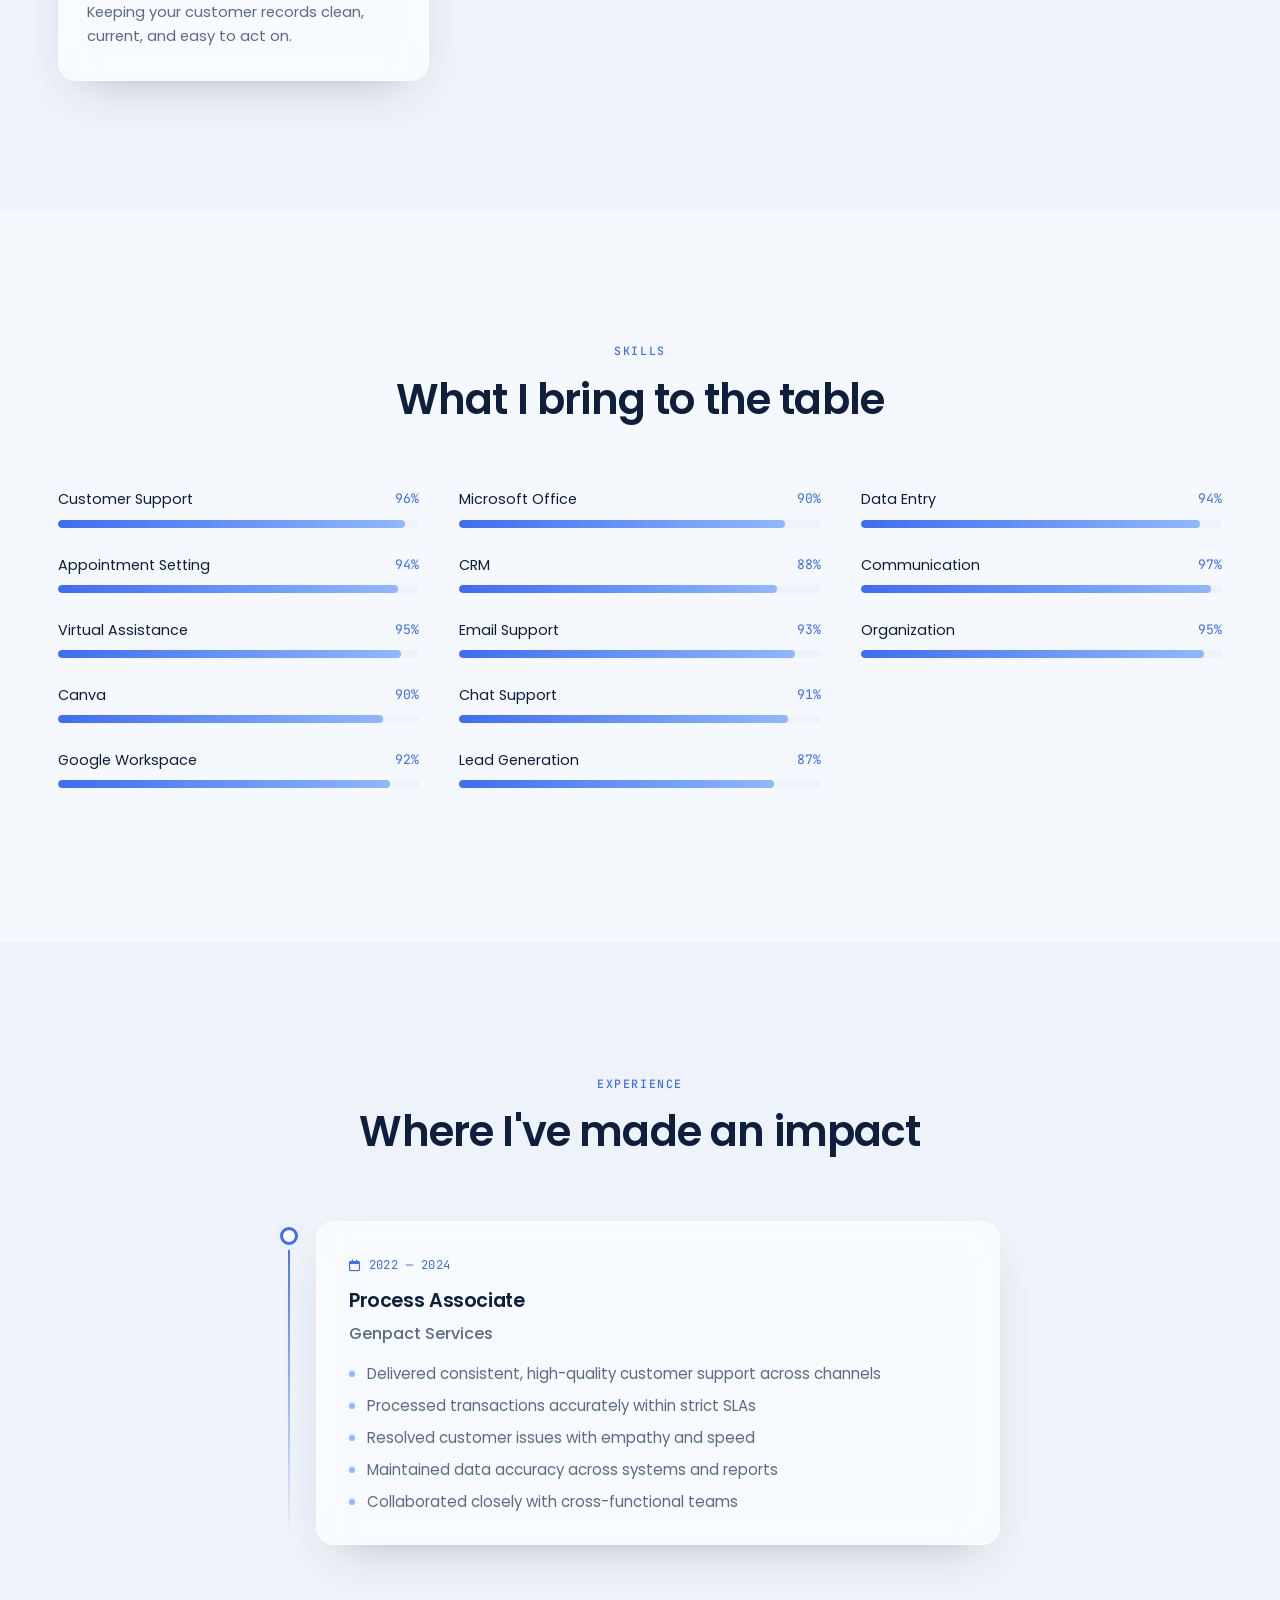
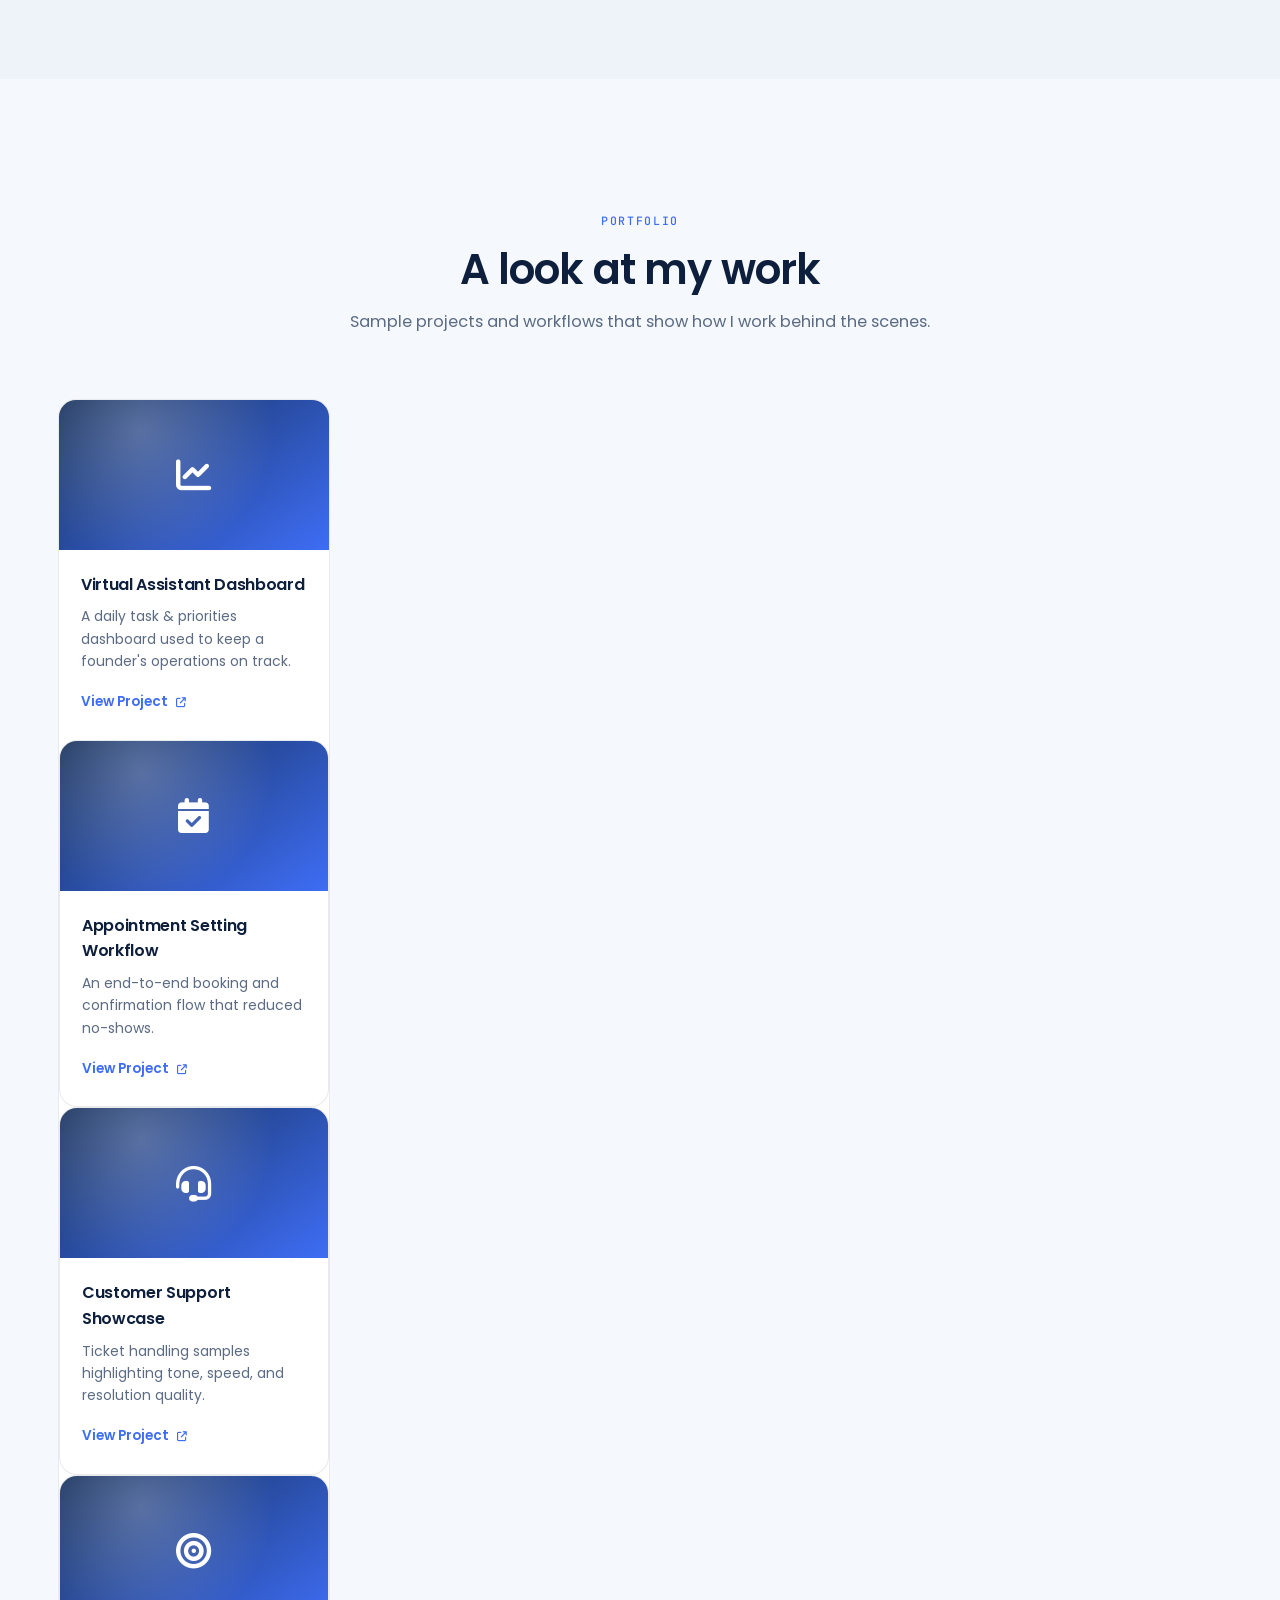
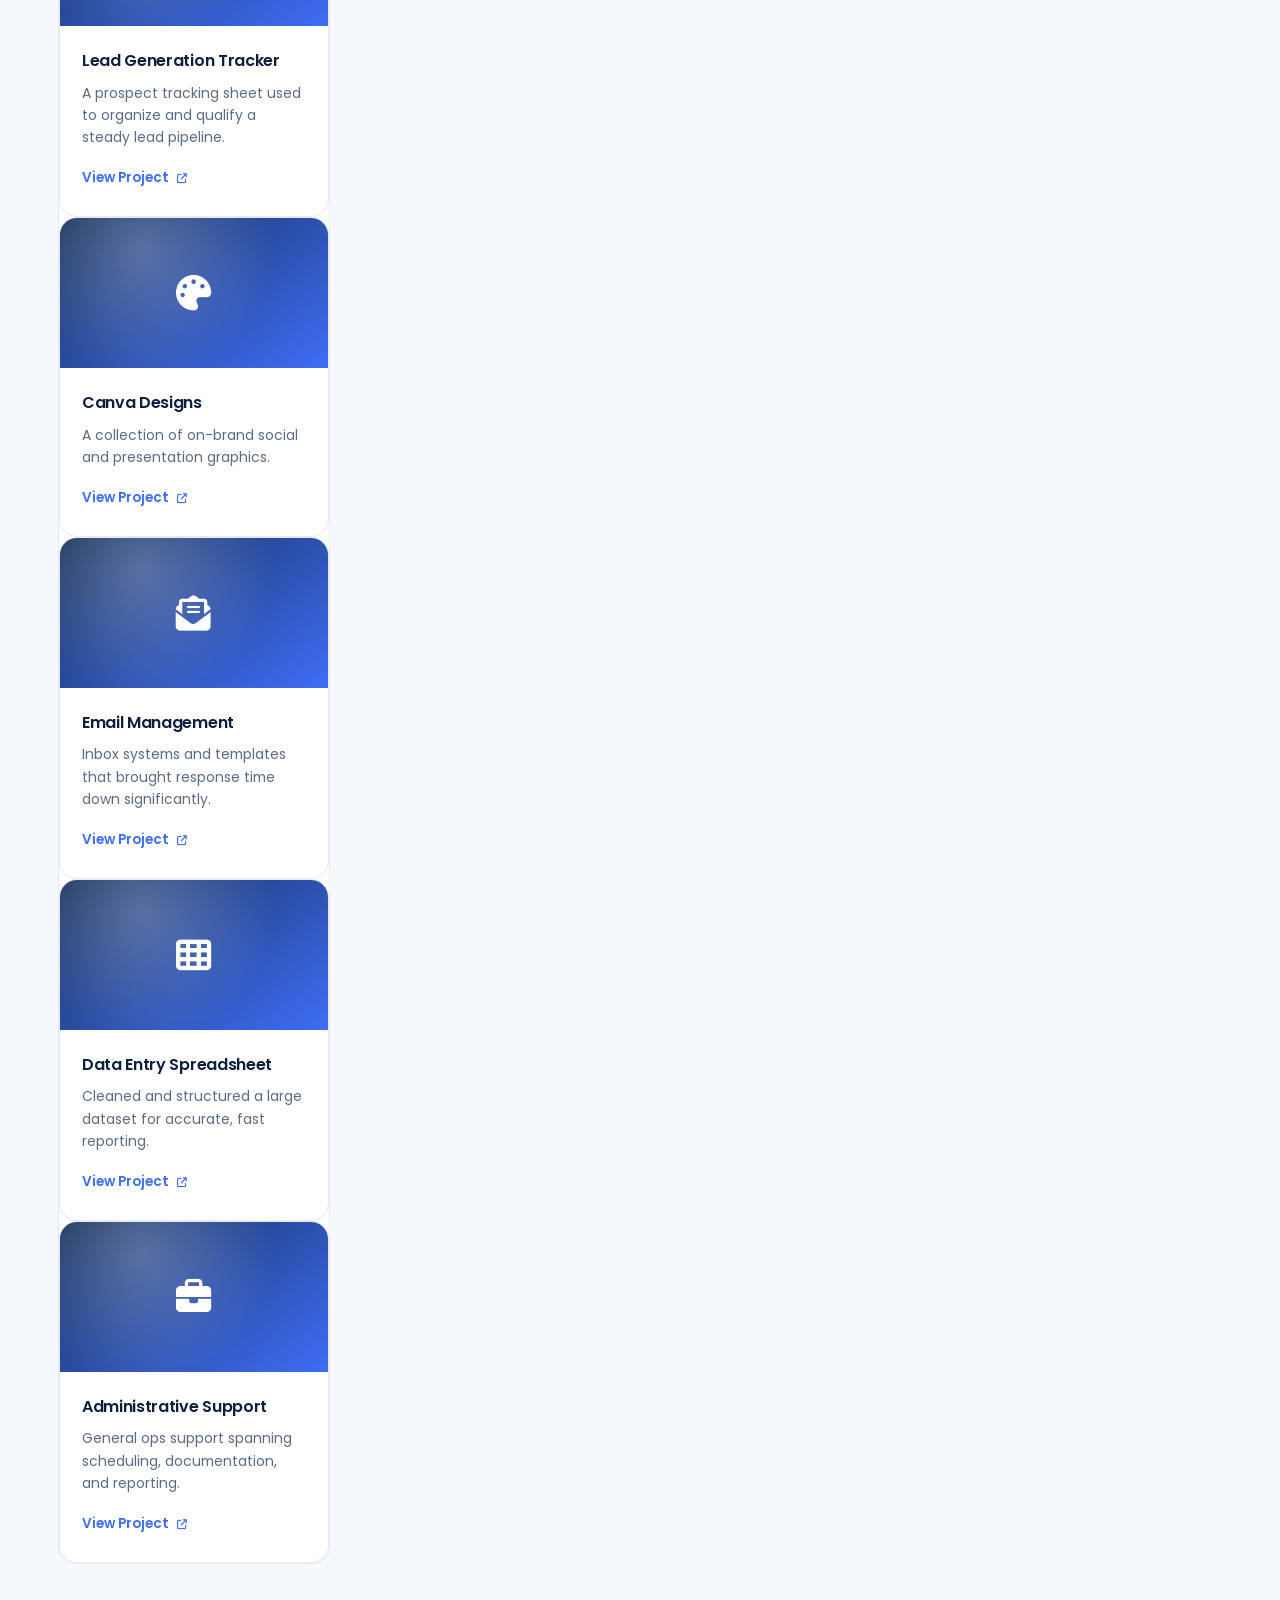
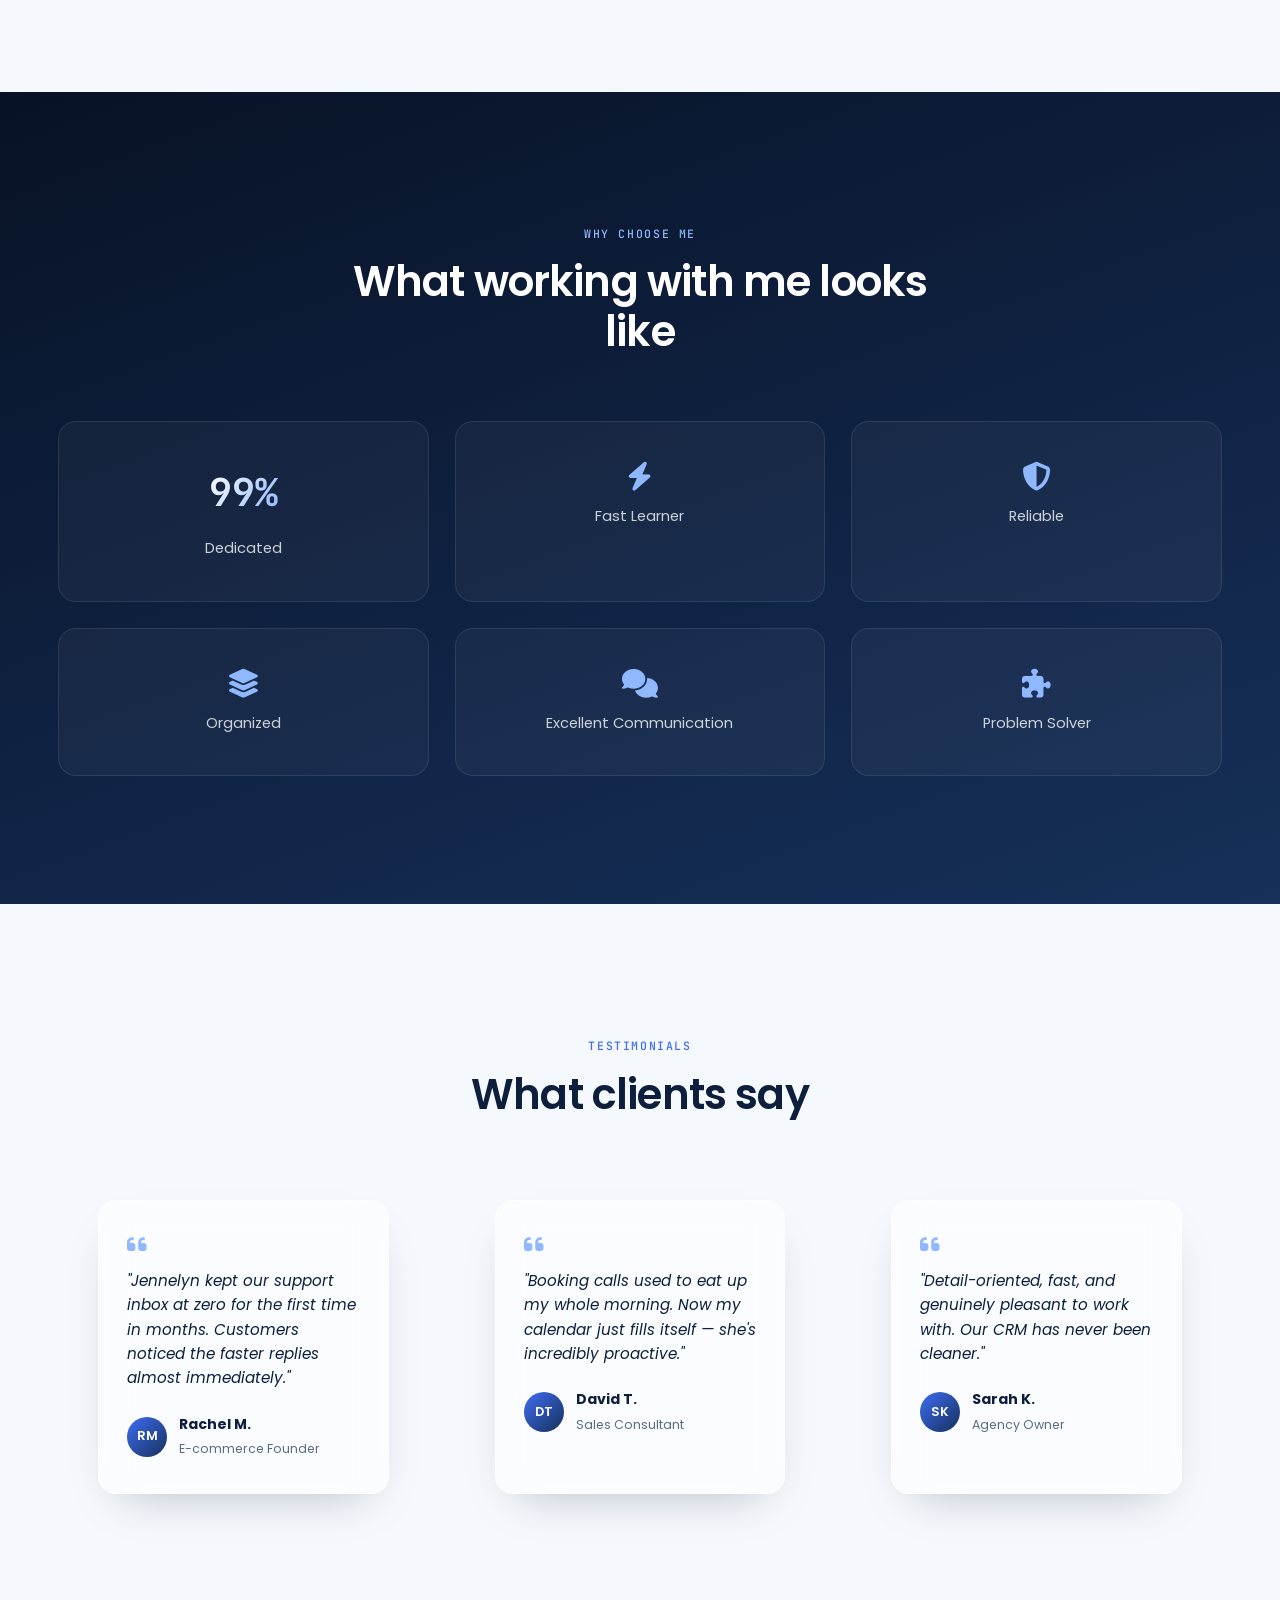
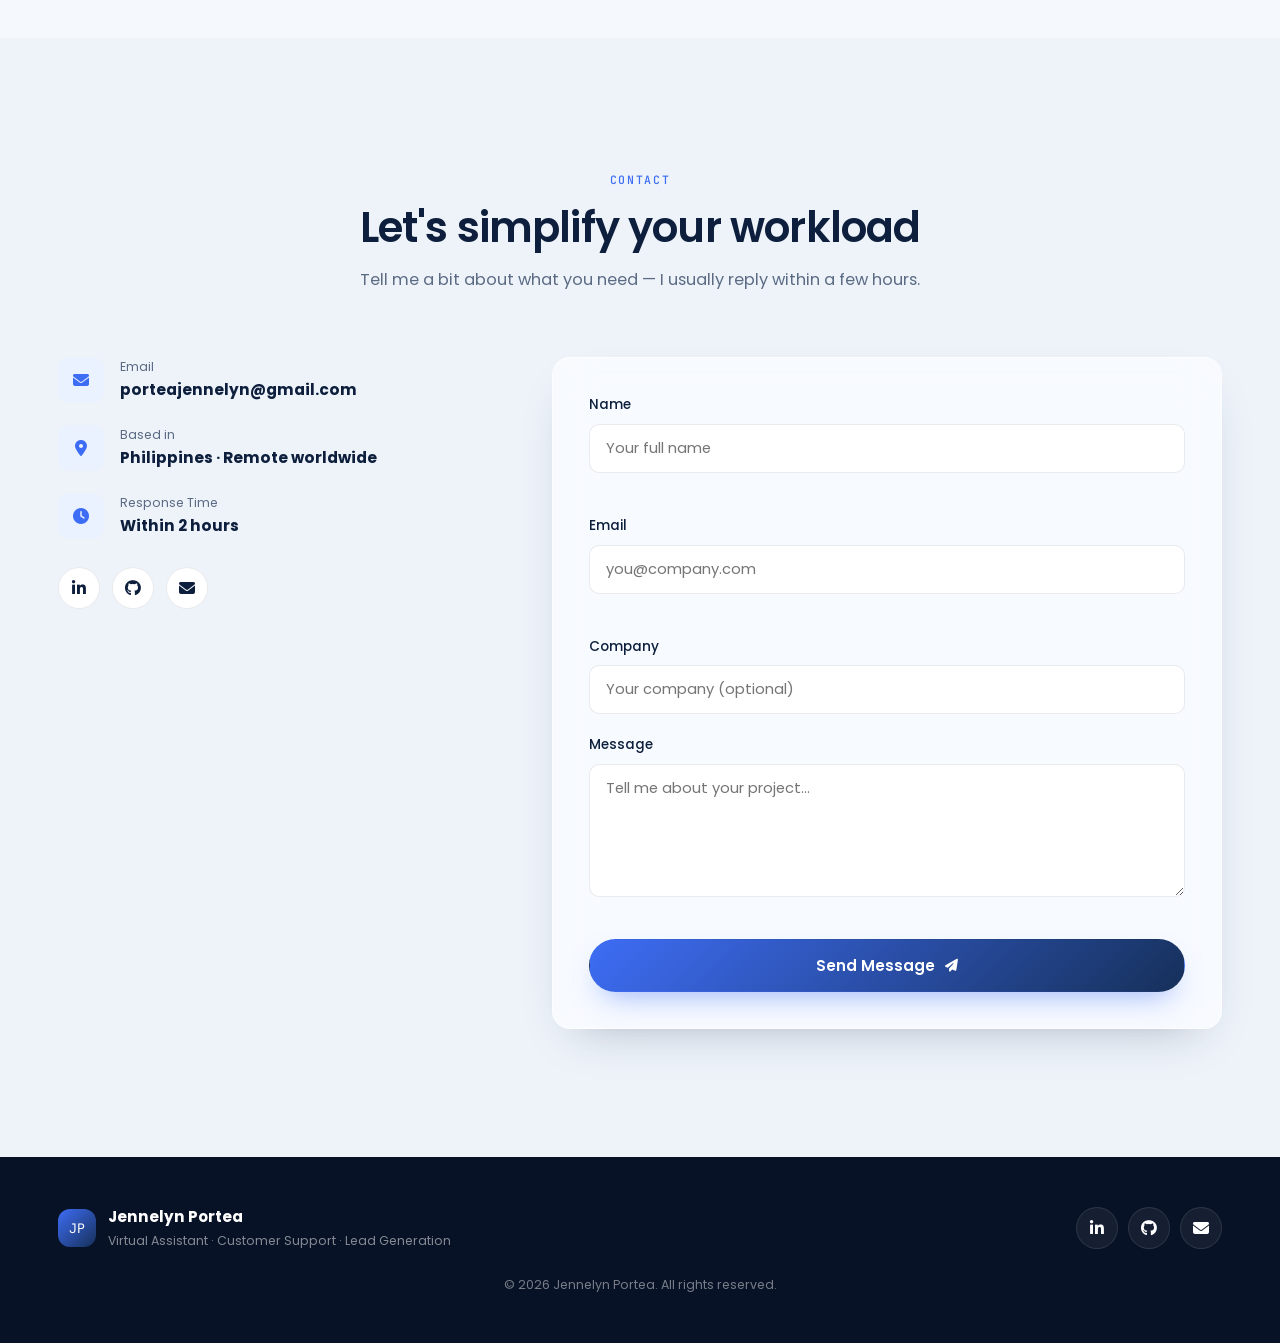
==== commit f3d74c56: "Update index.html" ====
--- a/index.html
+++ b/index.html
@@ -426,9 +426,8 @@
         View Project <i class="fa-solid fa-arrow-up-right-from-square"></i>
       </a>
     </div>
-  </article>
-
-<article class="project-card" data-reveal data-reveal-delay="60">
+ <article class="project-card" data-reveal data-reveal-delay="60">
+
   <div class="project-card__media">
     <i class="fa-solid fa-calendar-check"></i>
   </div>
@@ -441,6 +440,7 @@
       View Project <i class="fa-solid fa-arrow-up-right-from-square"></i>
     </a>
   </div>
+
 </article>
           
 
@@ -470,10 +470,6 @@
   </div>
 </article>
 
-<article class="project-card" data-reveal data-reveal-delay="60">
-  <div class="project-card__media">
-    <i class="fa-solid fa-palette"></i>
-  </div>
         <article class="project-card" data-reveal data-reveal-delay="60">
           <div class="project-card__media"><i class="fa-solid fa-palette"></i></div>
           <div class="project-card__body">
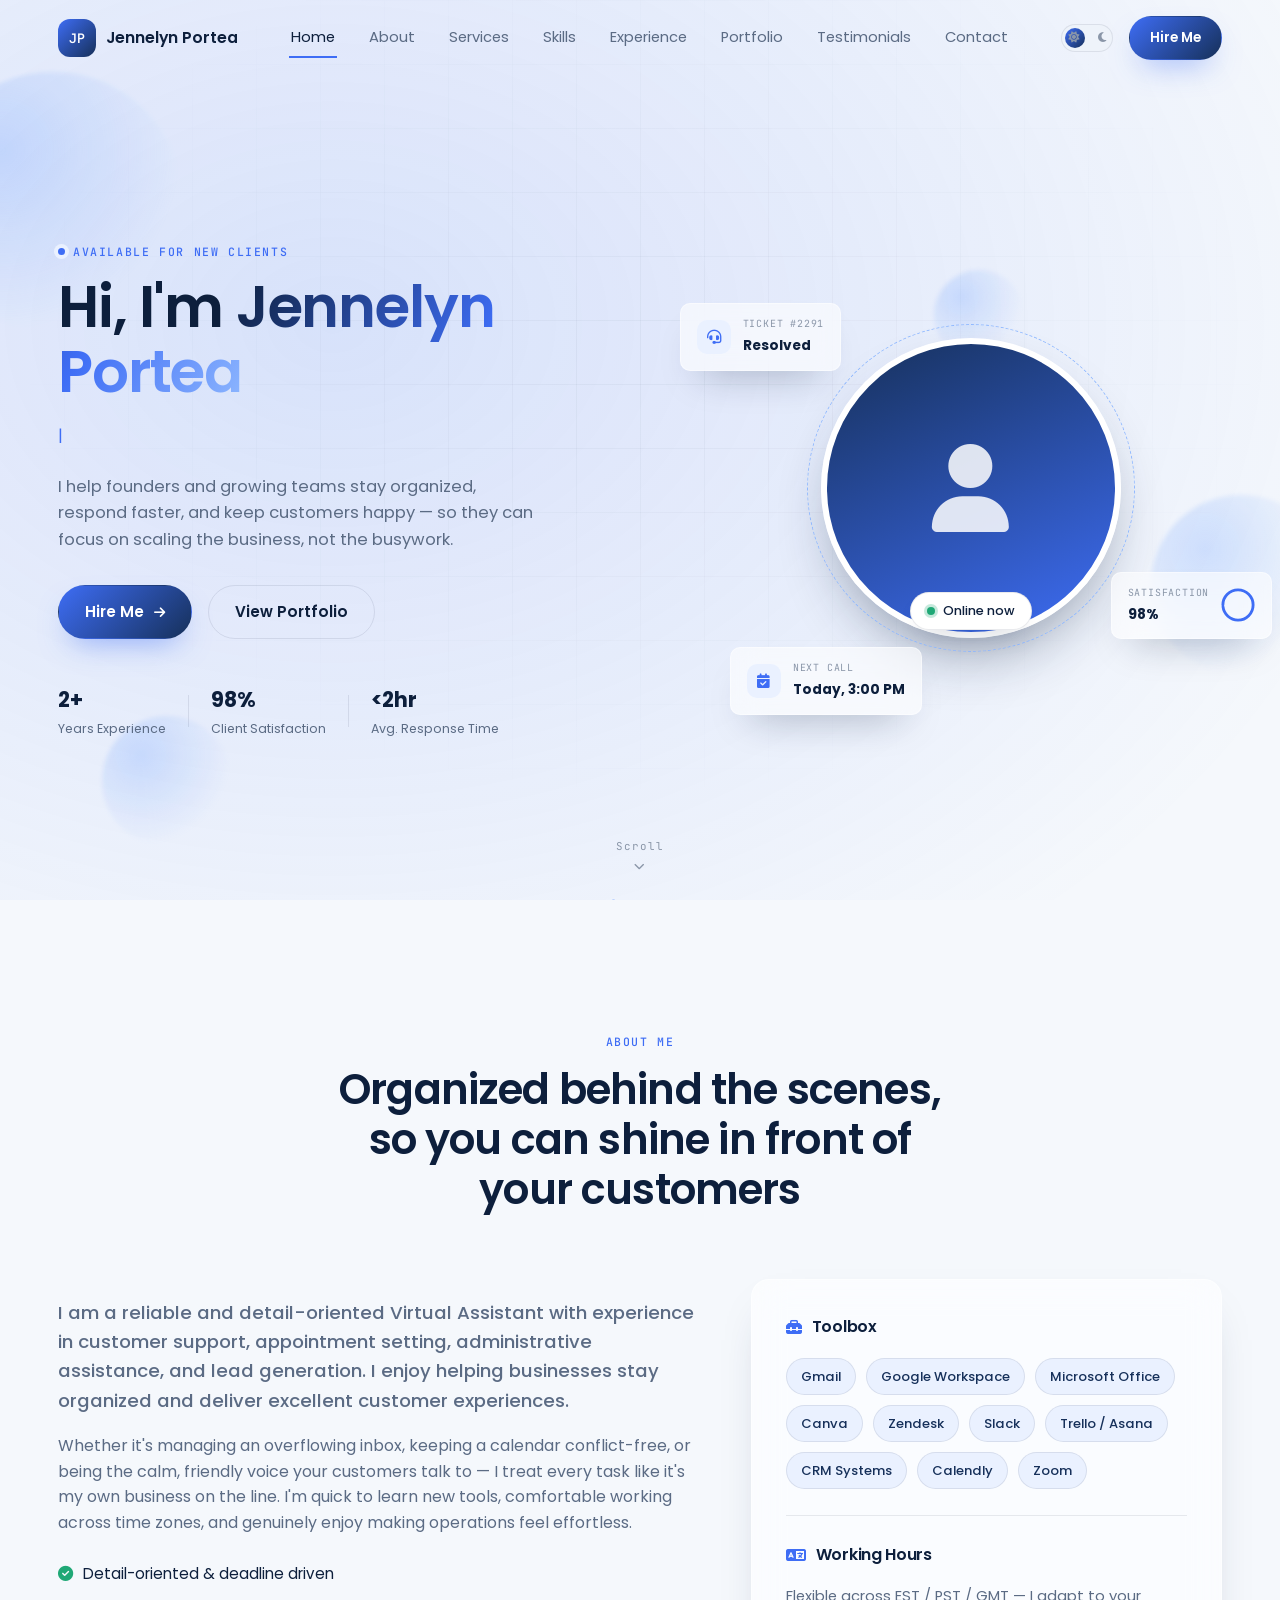
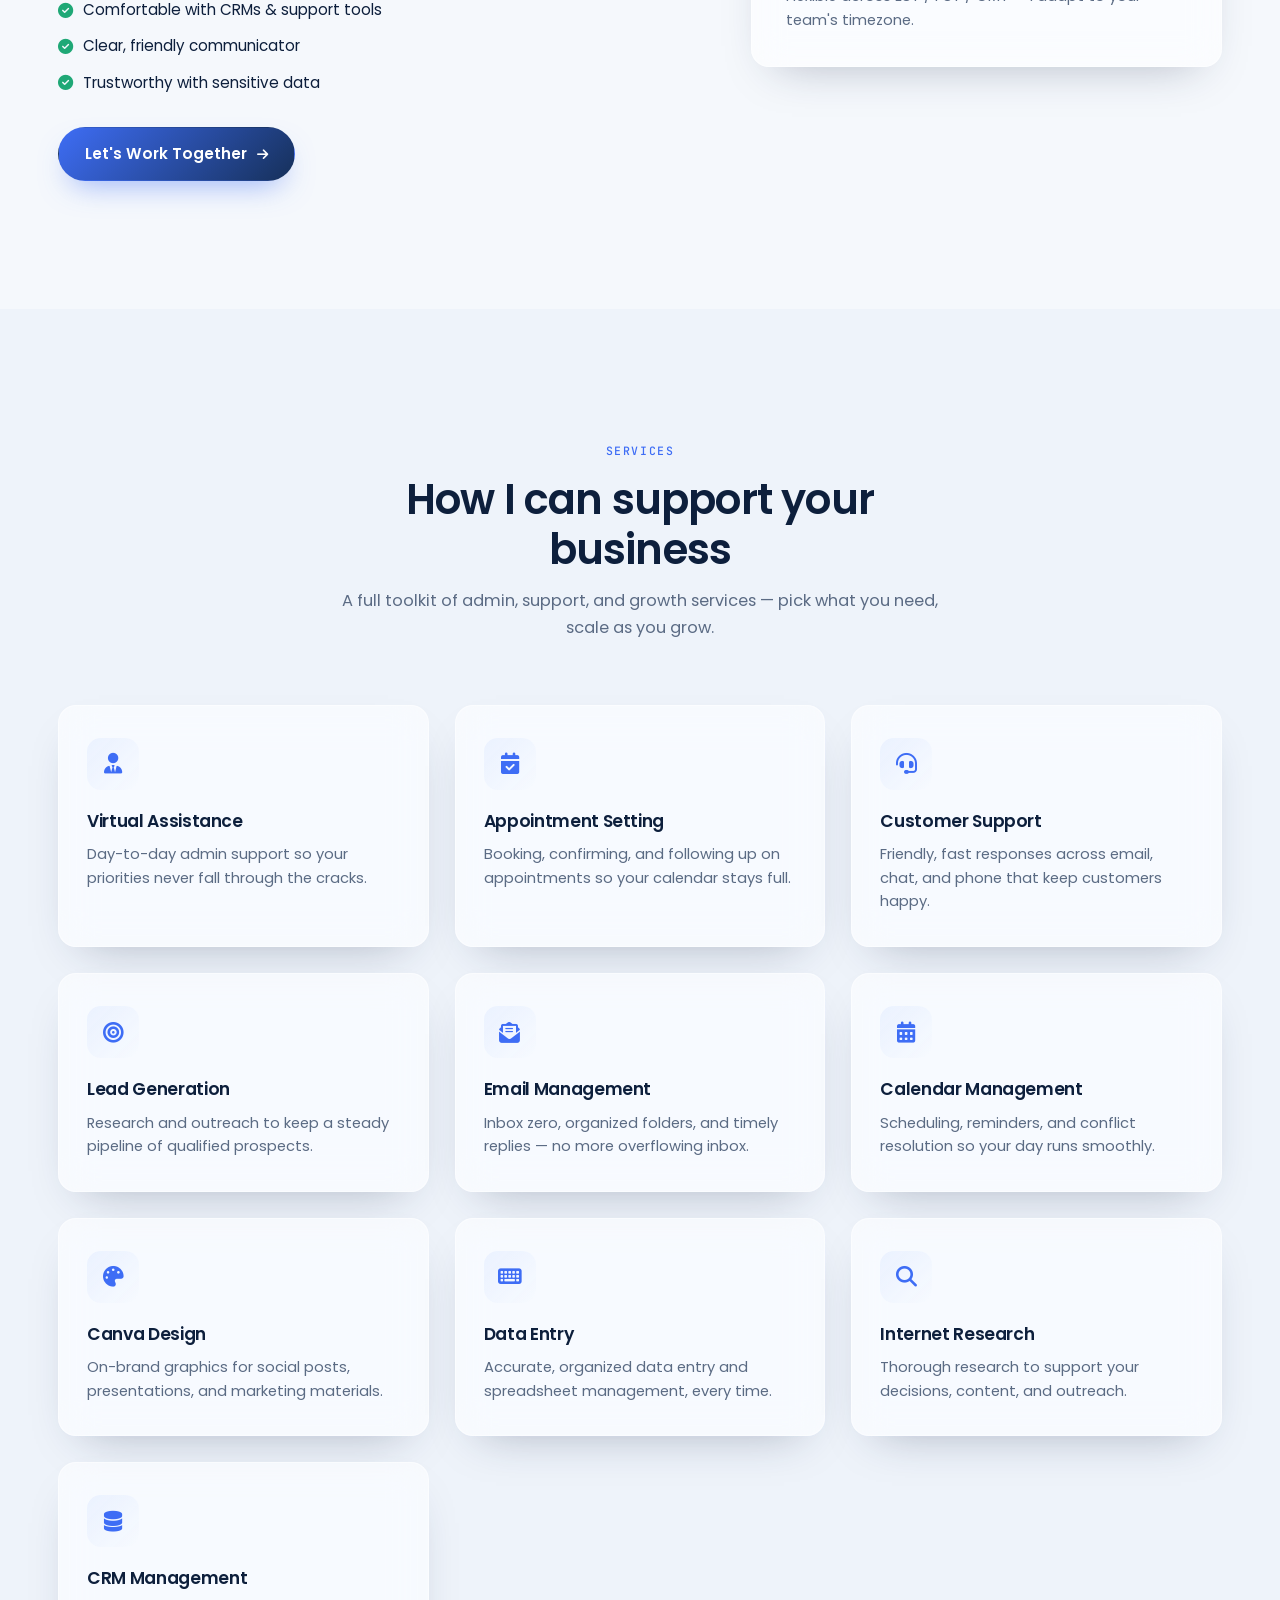
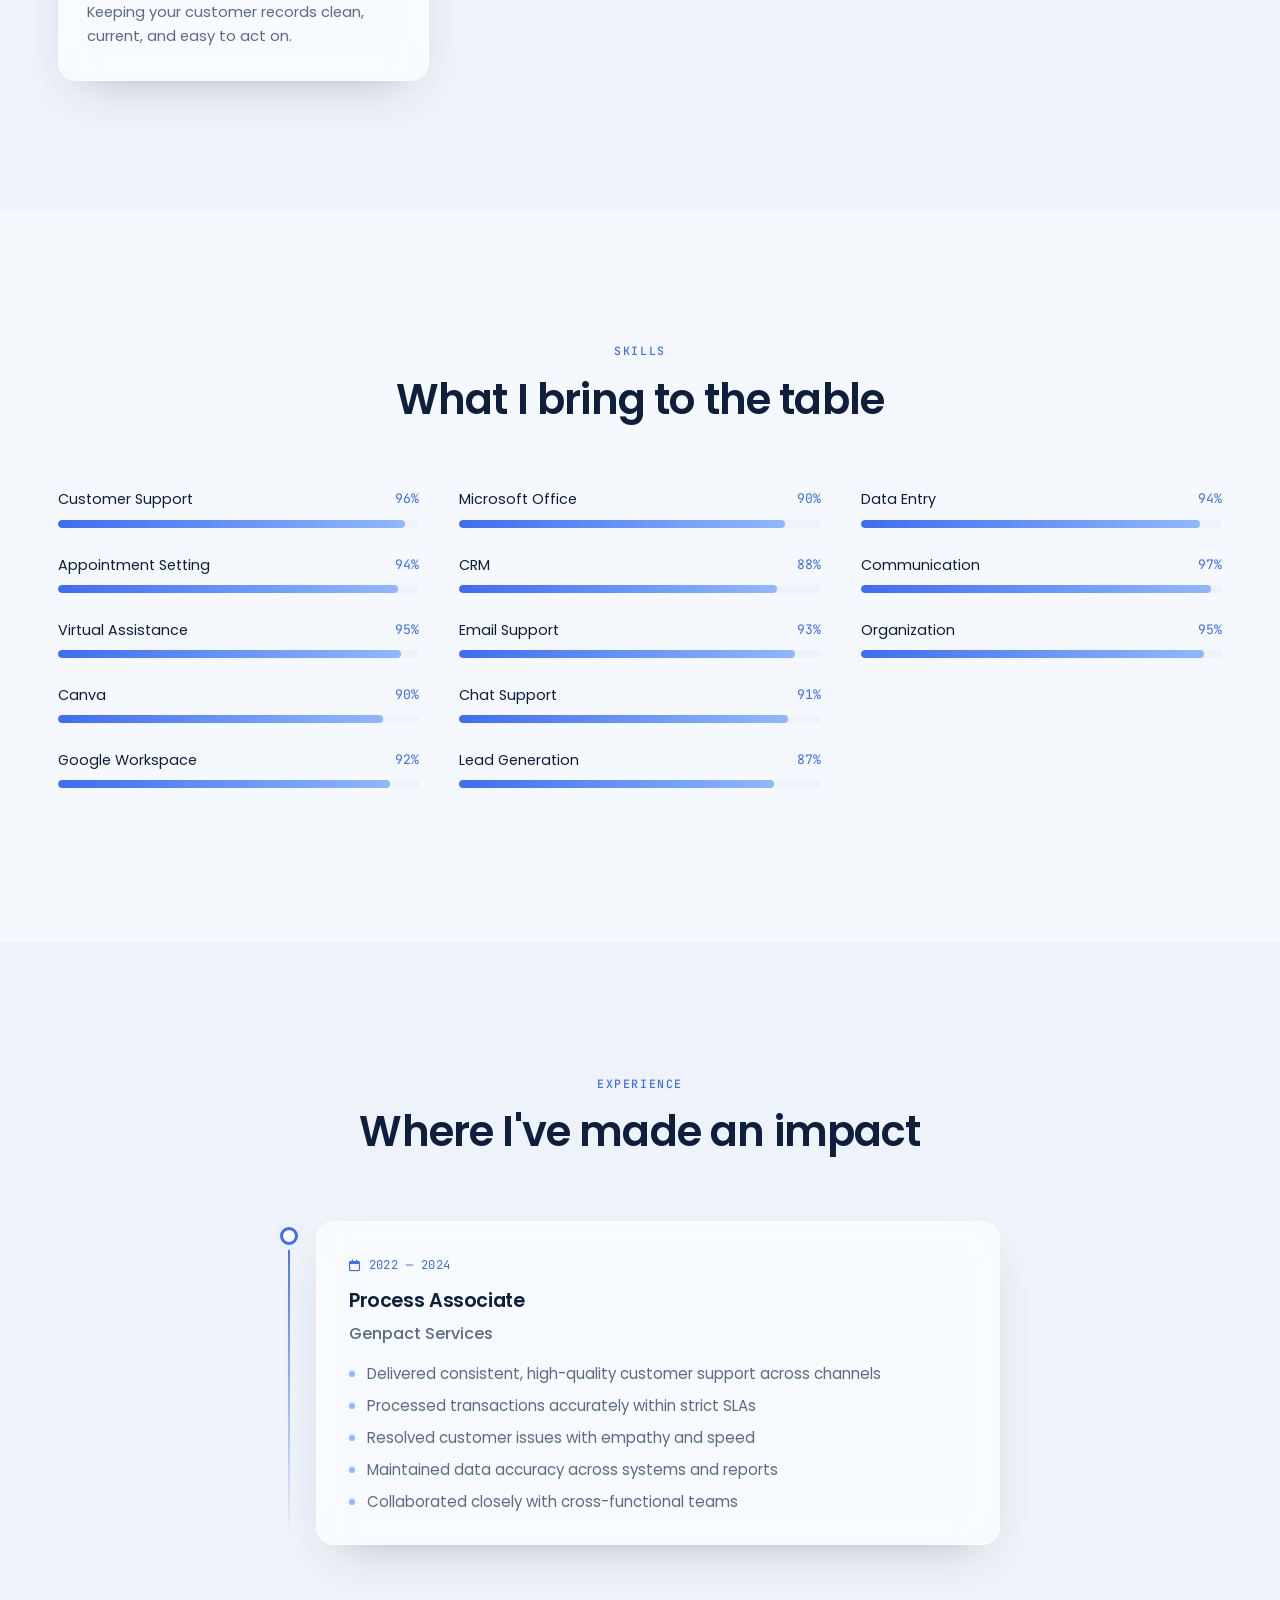
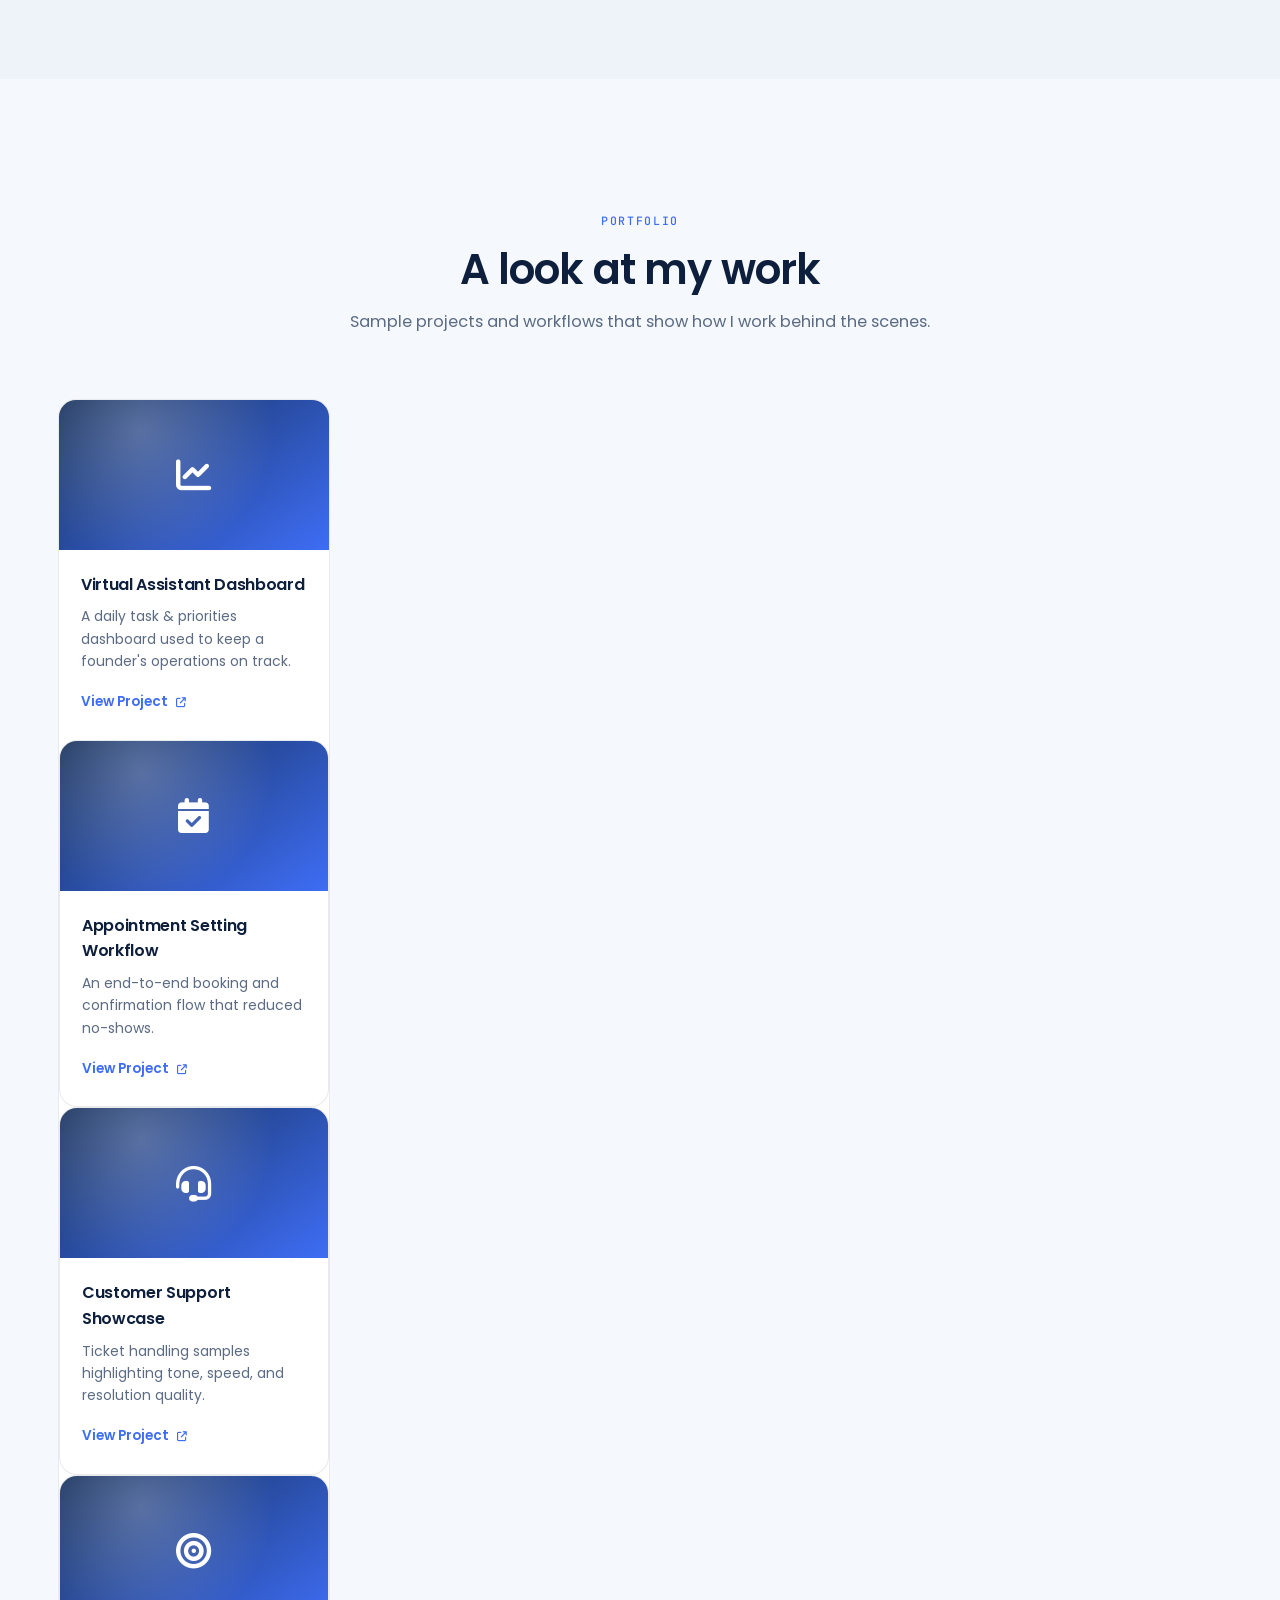
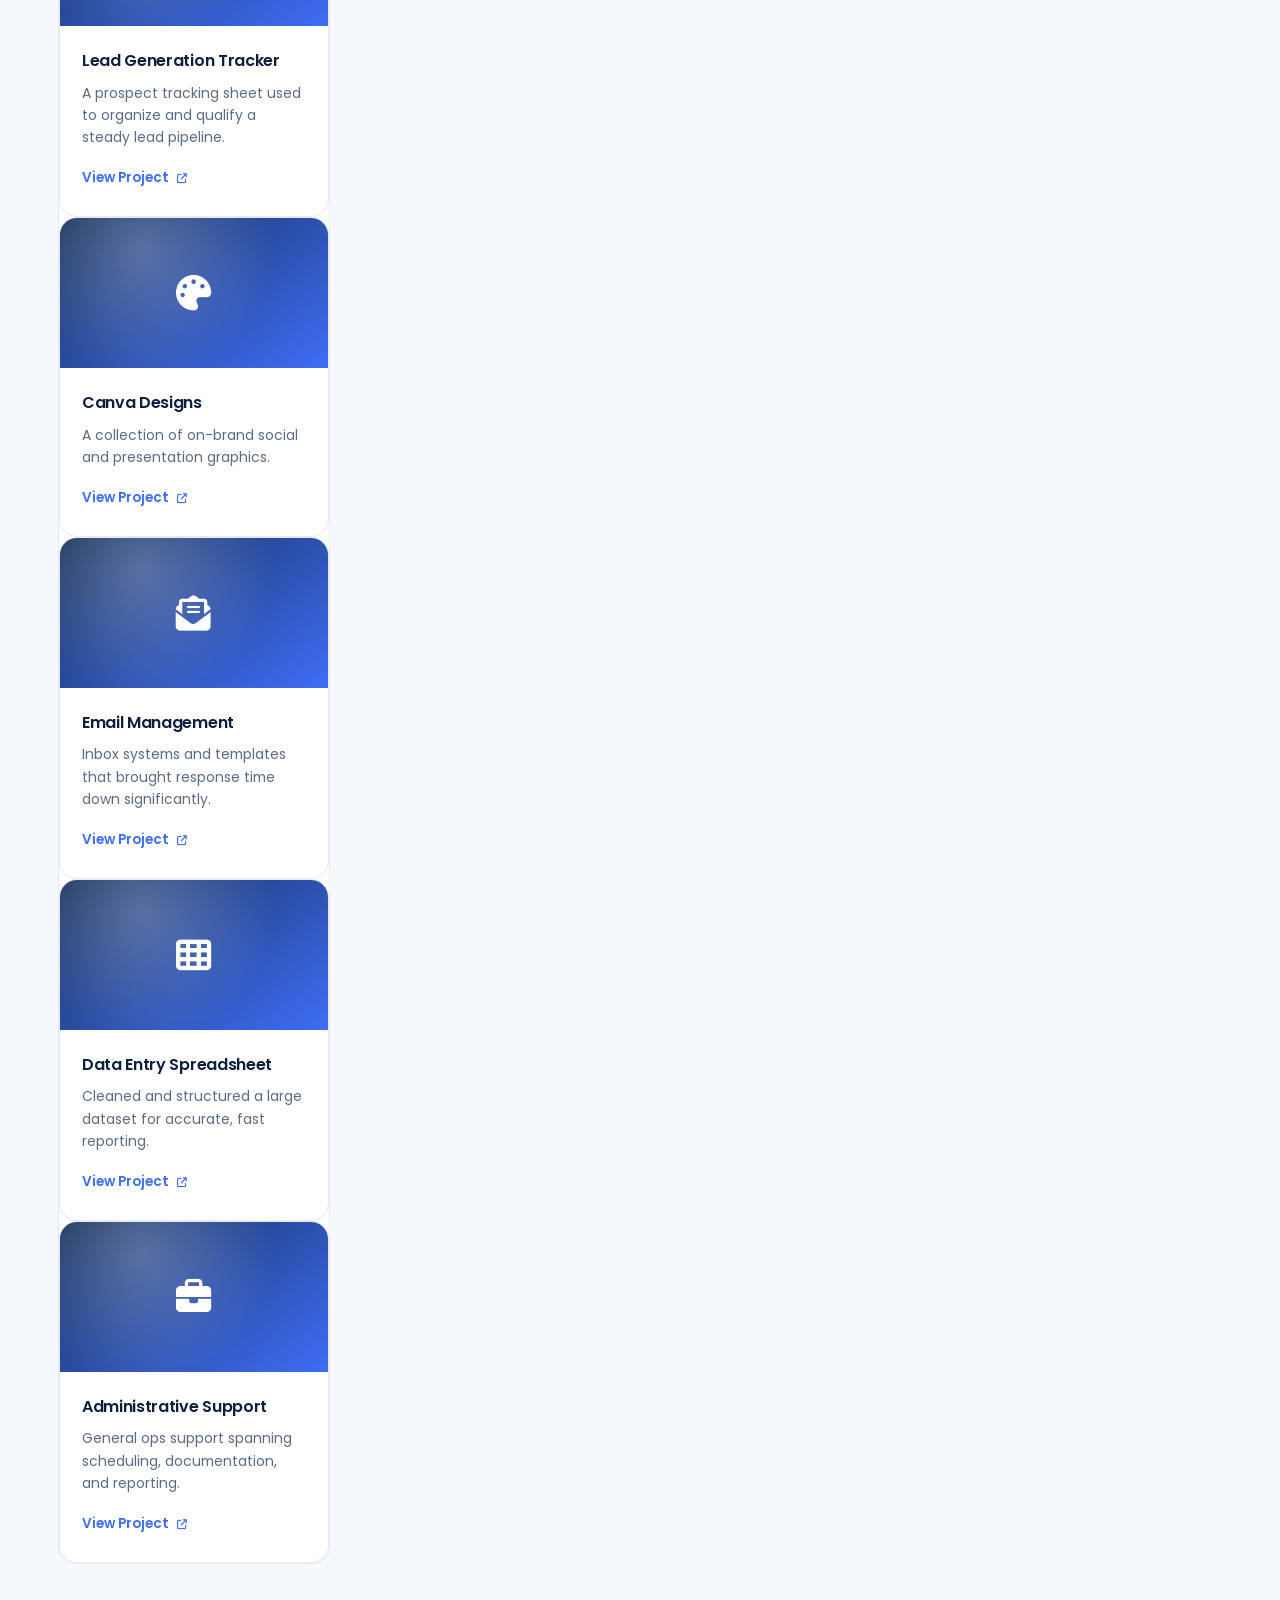
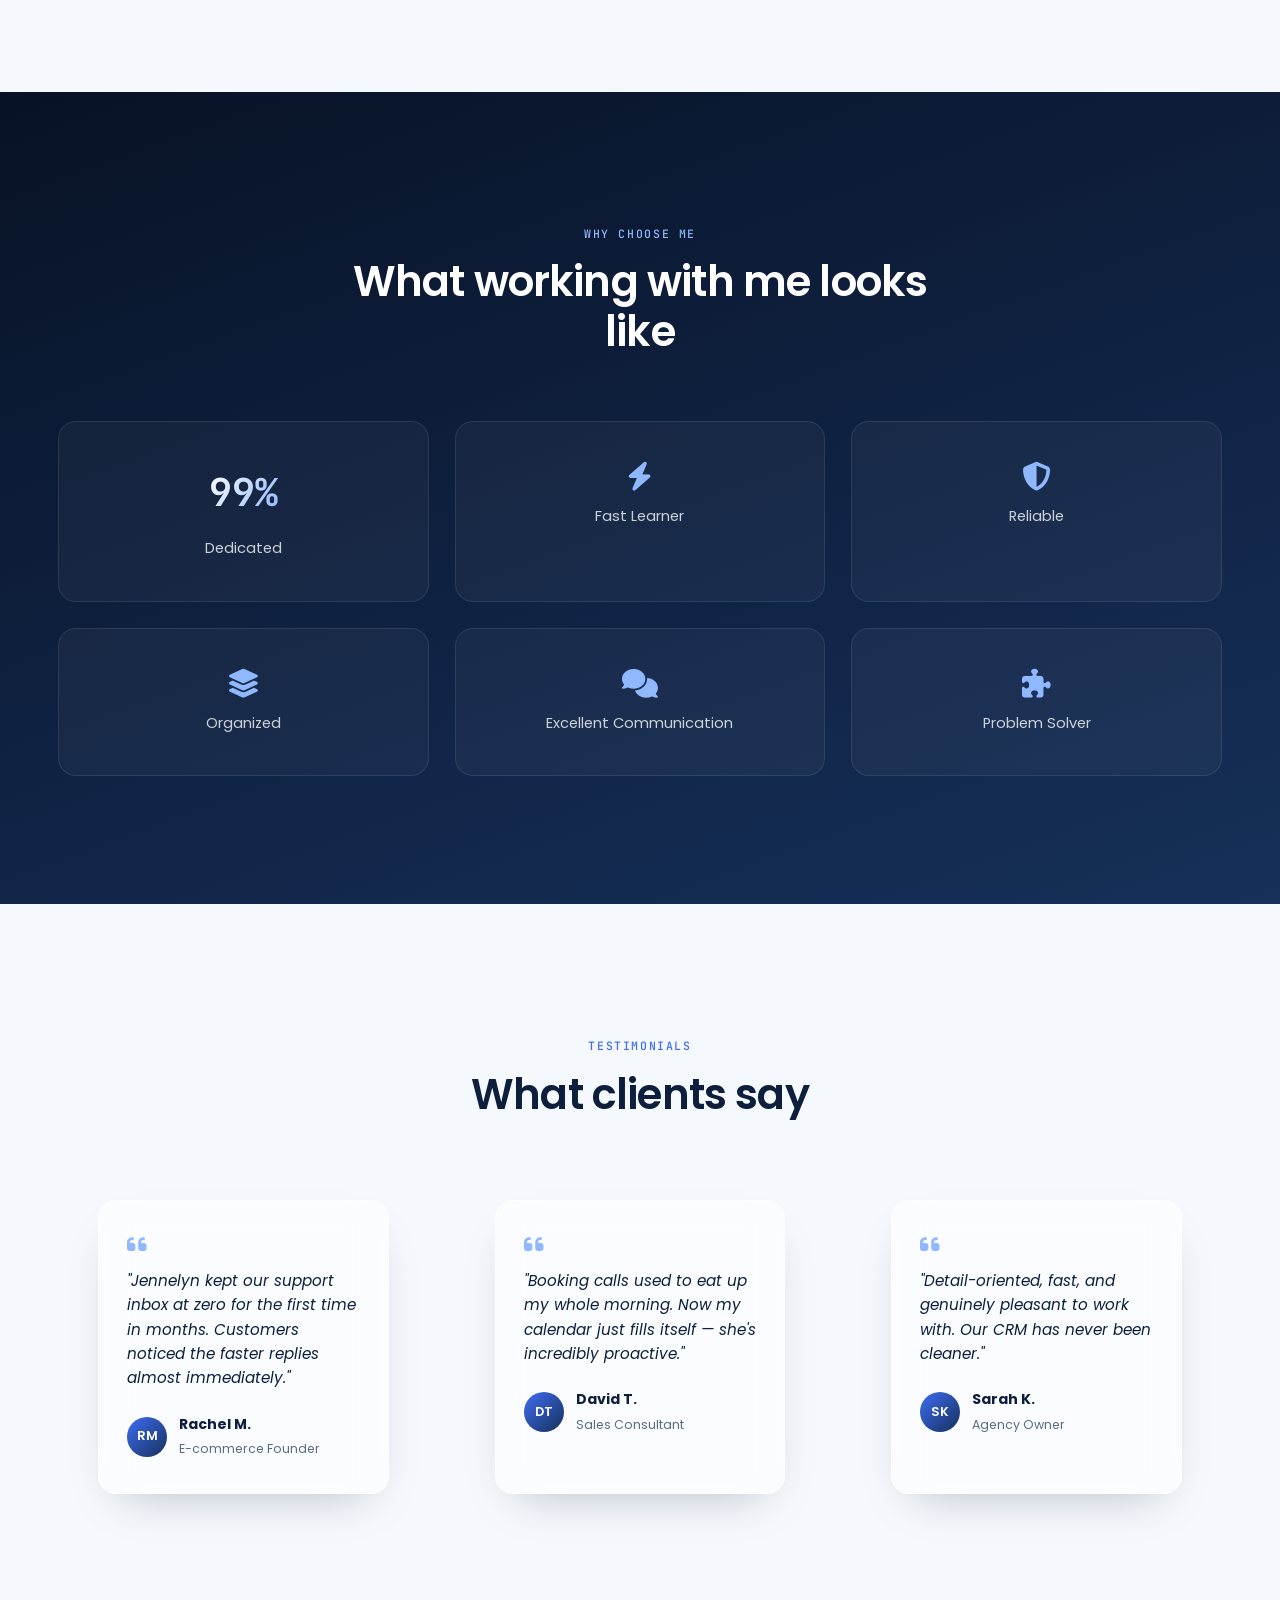
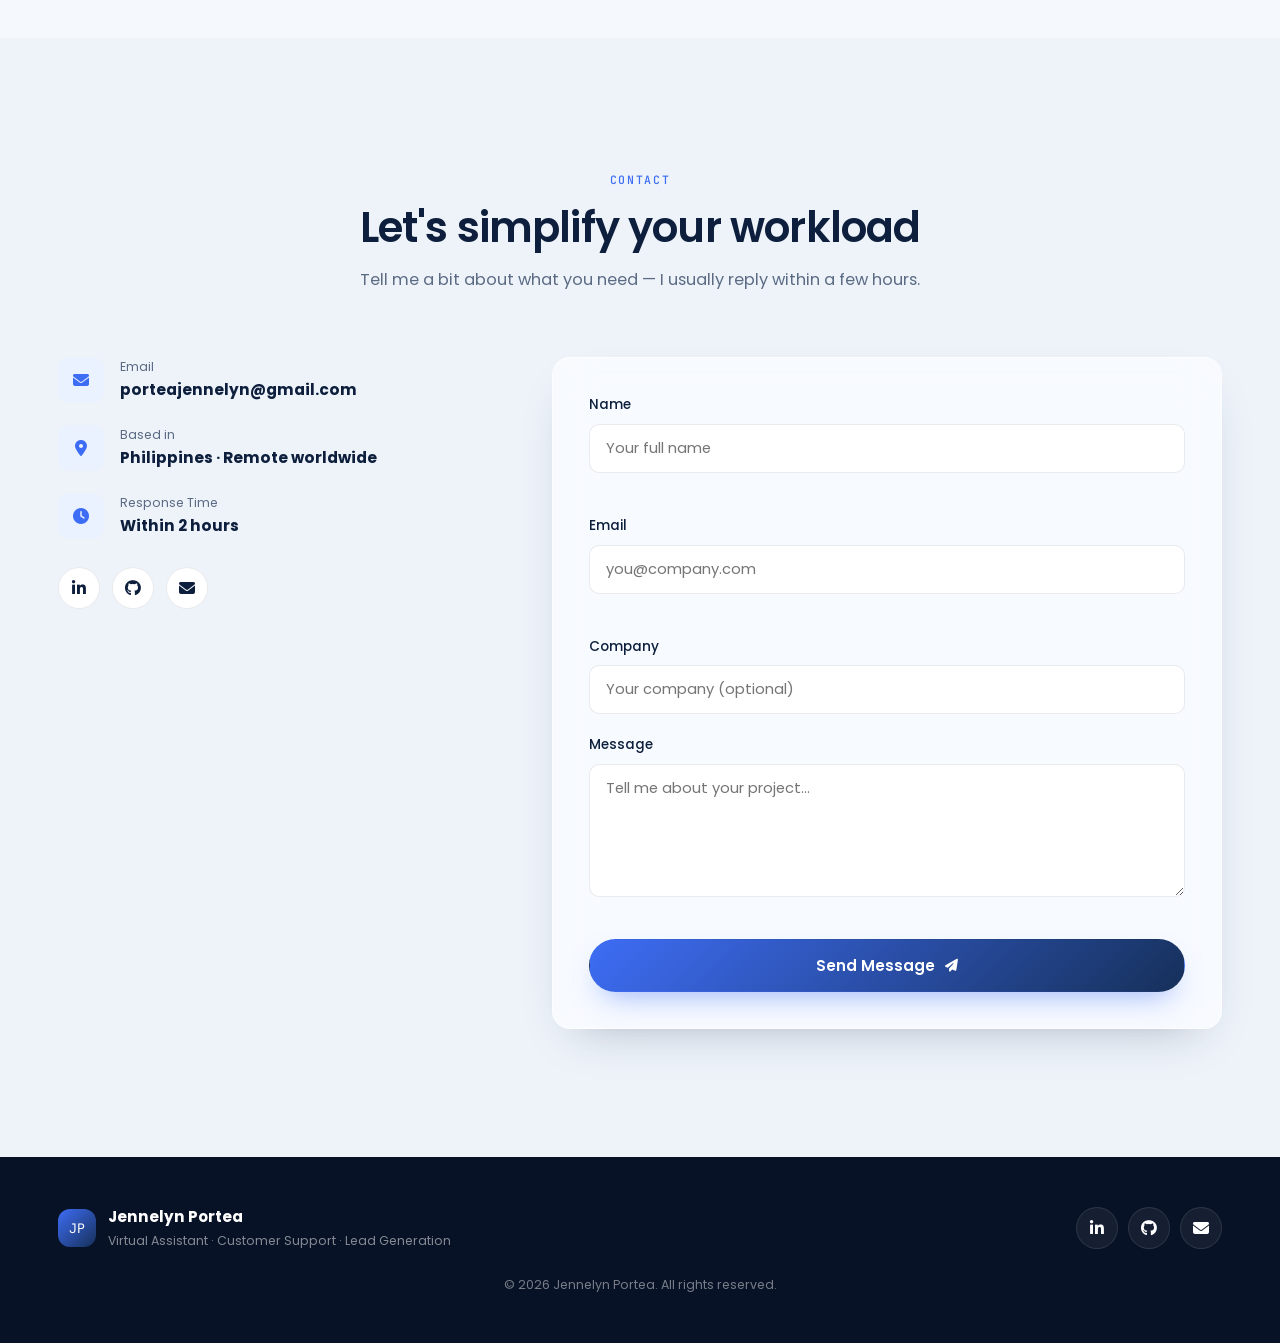
==== commit 518a296a: "Update index.html" ====
--- a/index.html
+++ b/index.html
@@ -468,8 +468,8 @@
       View Project <i class="fa-solid fa-arrow-up-right-from-square"></i>
     </a>
   </div>
+
 </article>
-
         <article class="project-card" data-reveal data-reveal-delay="60">
           <div class="project-card__media"><i class="fa-solid fa-palette"></i></div>
           <div class="project-card__body">
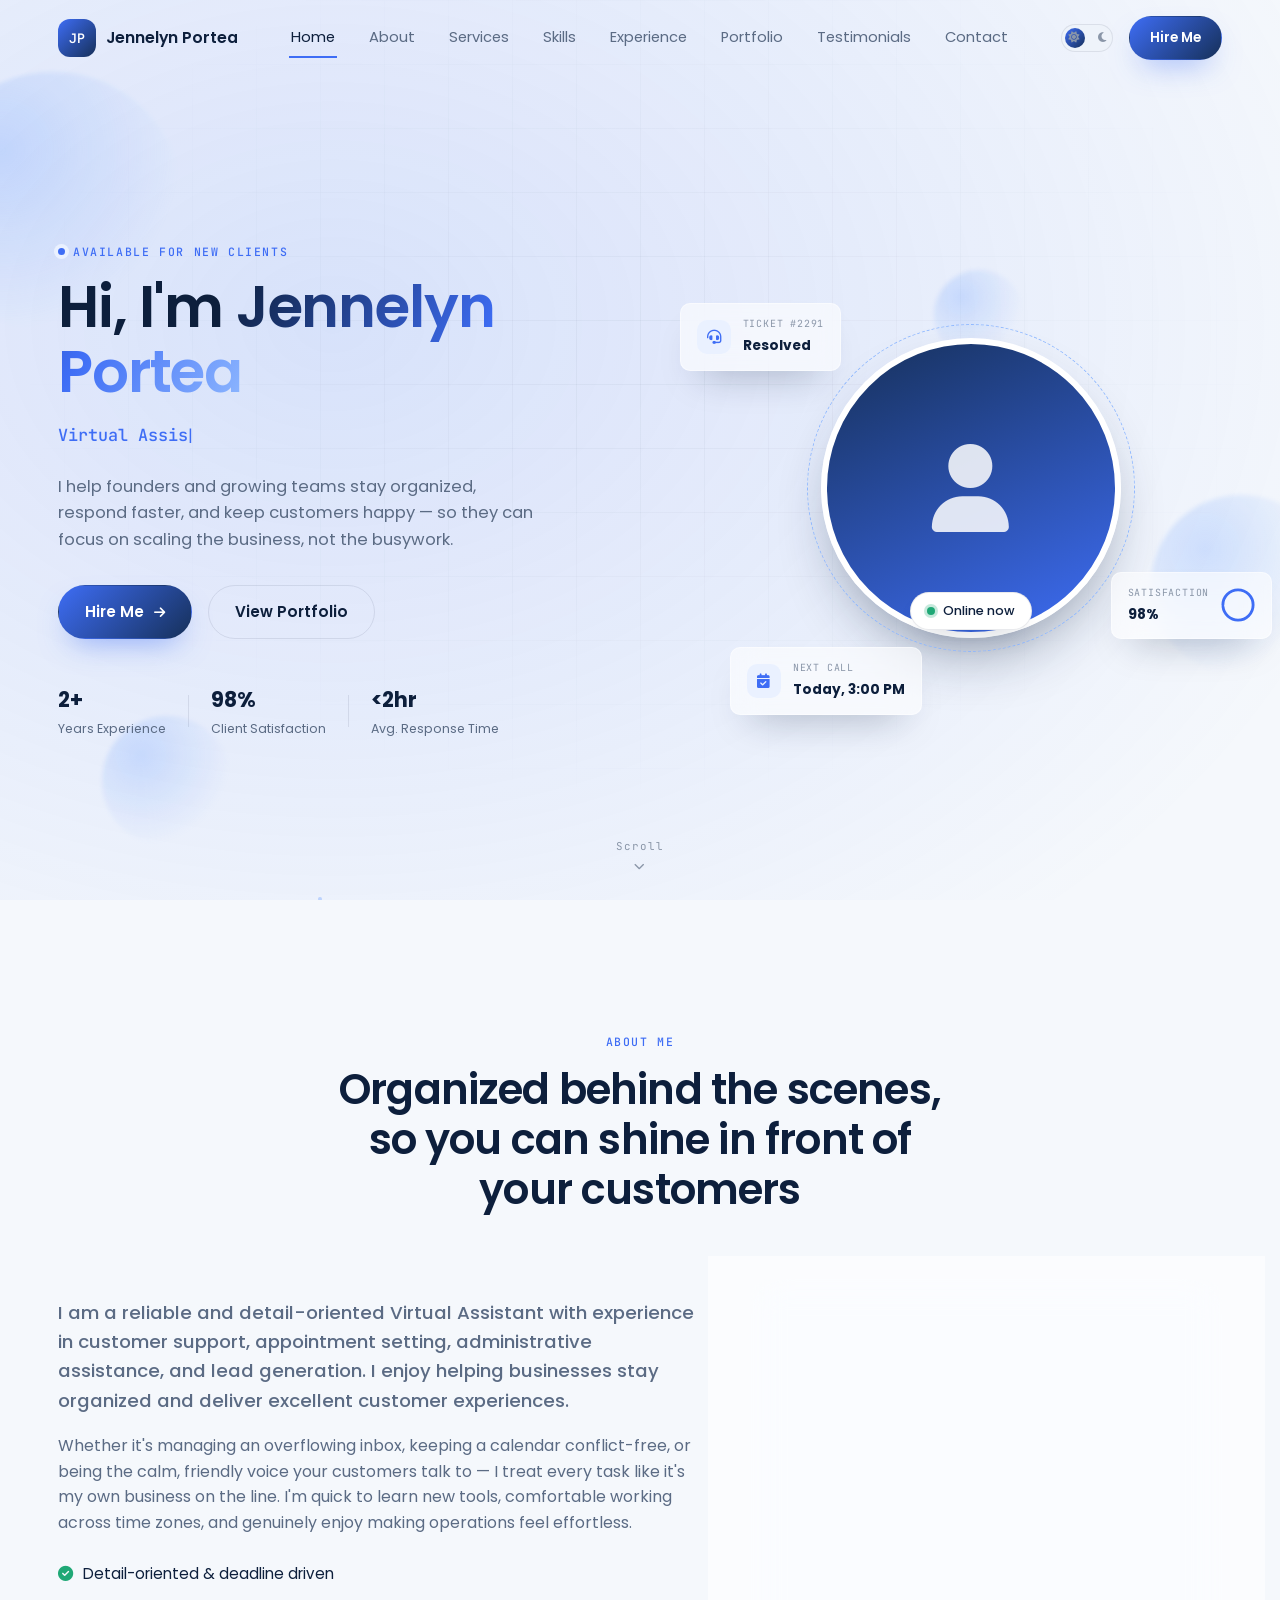
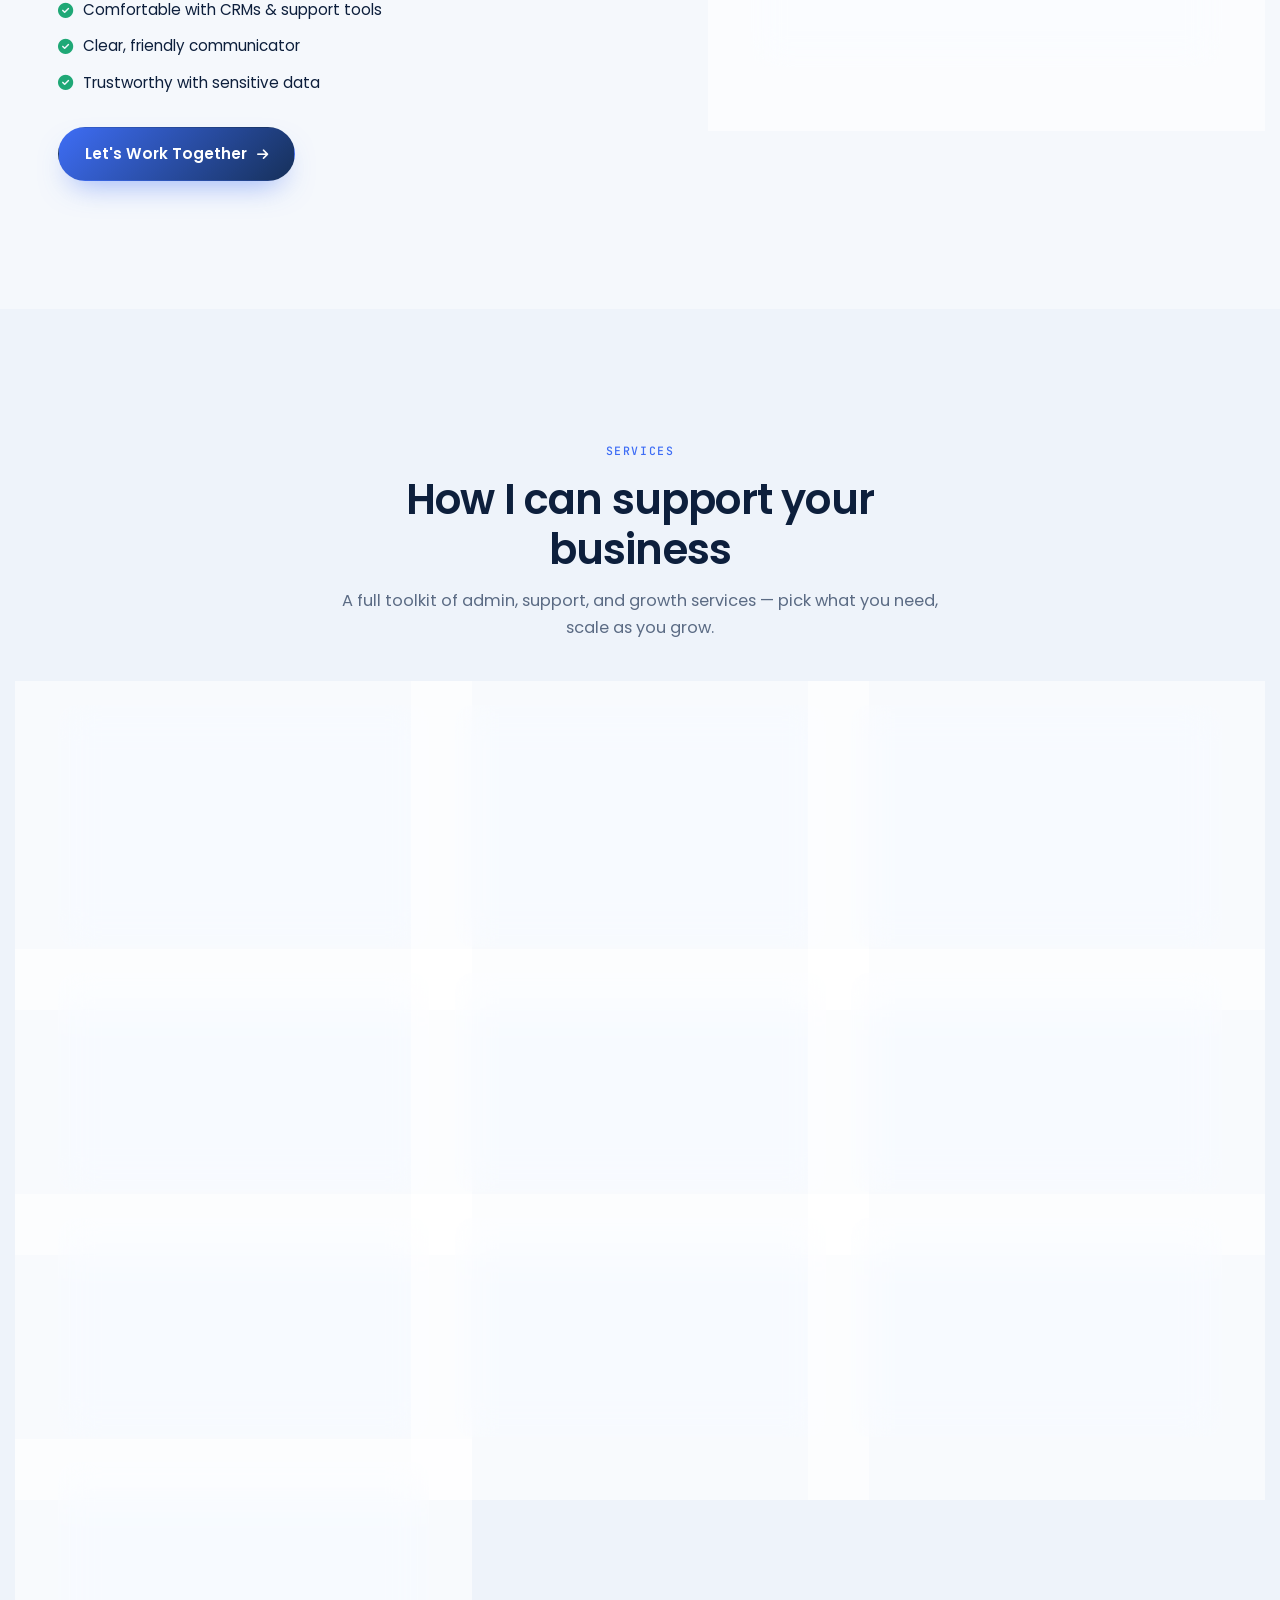
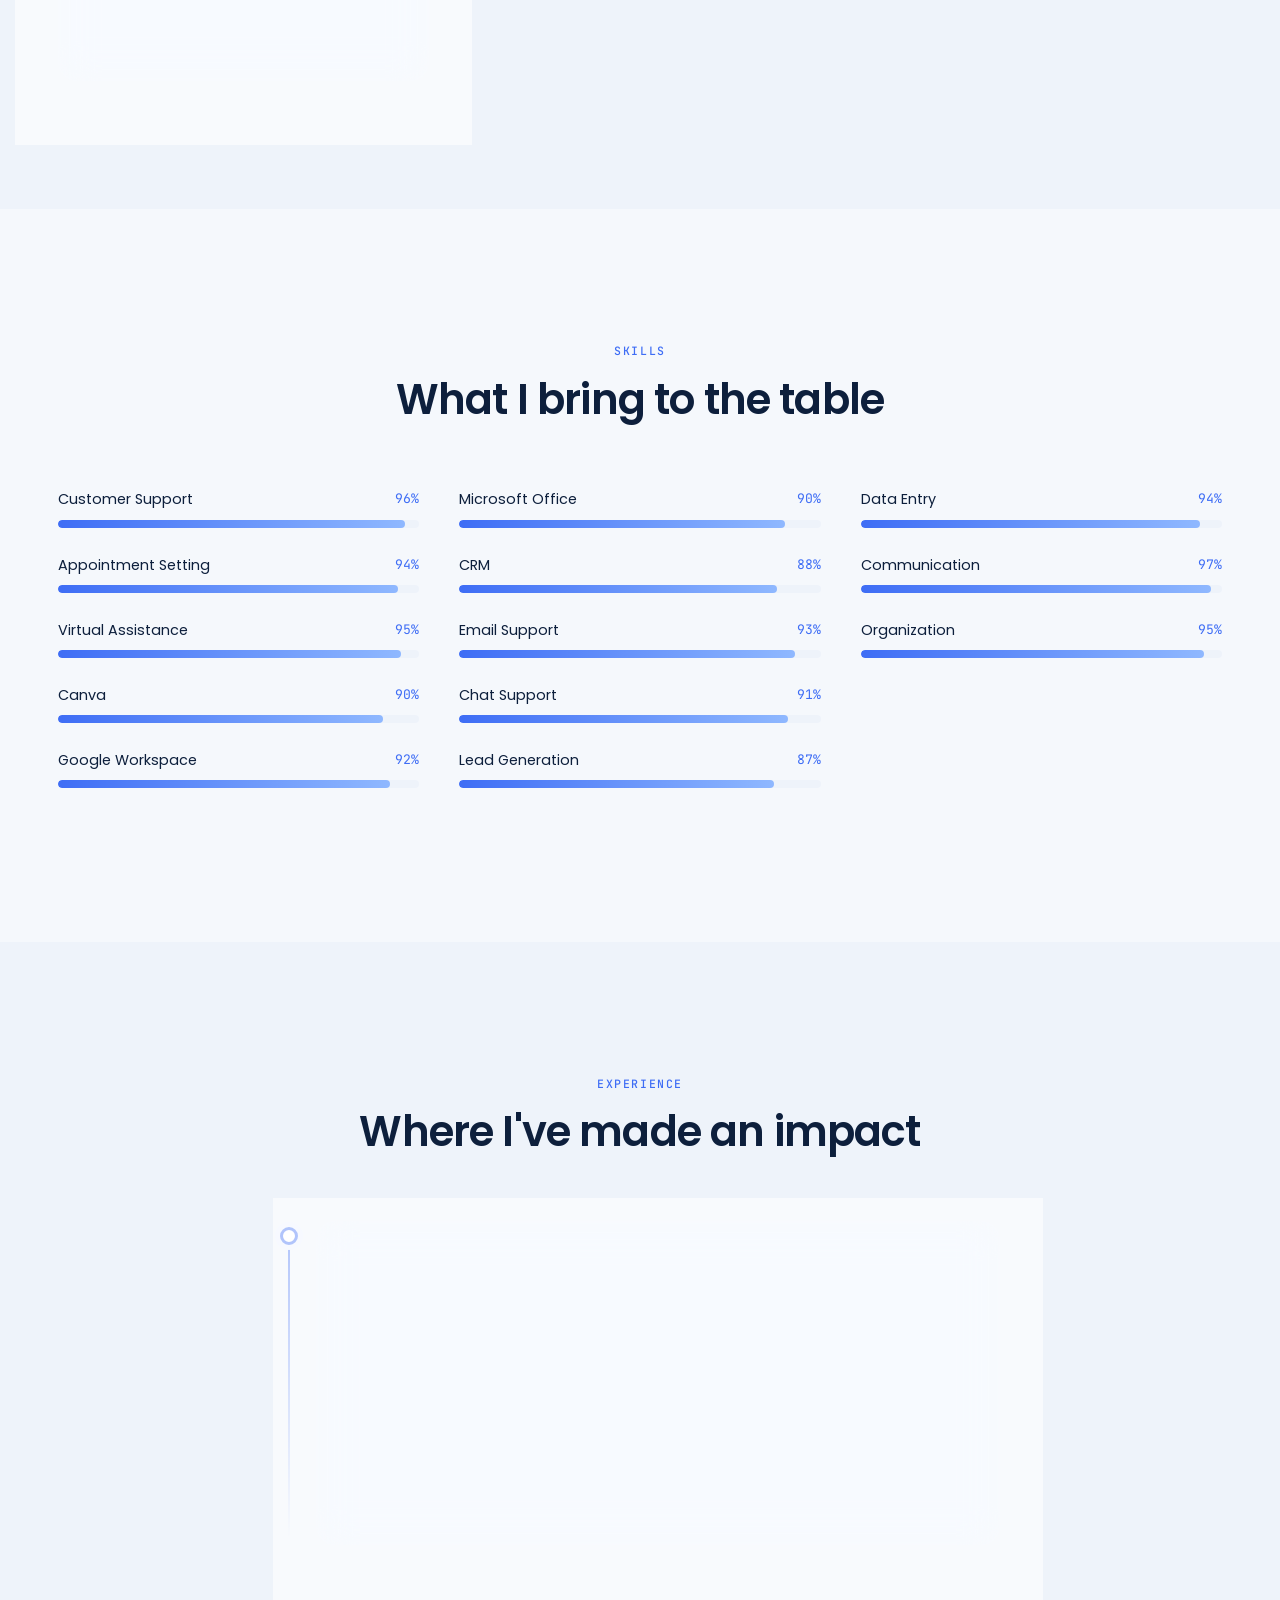
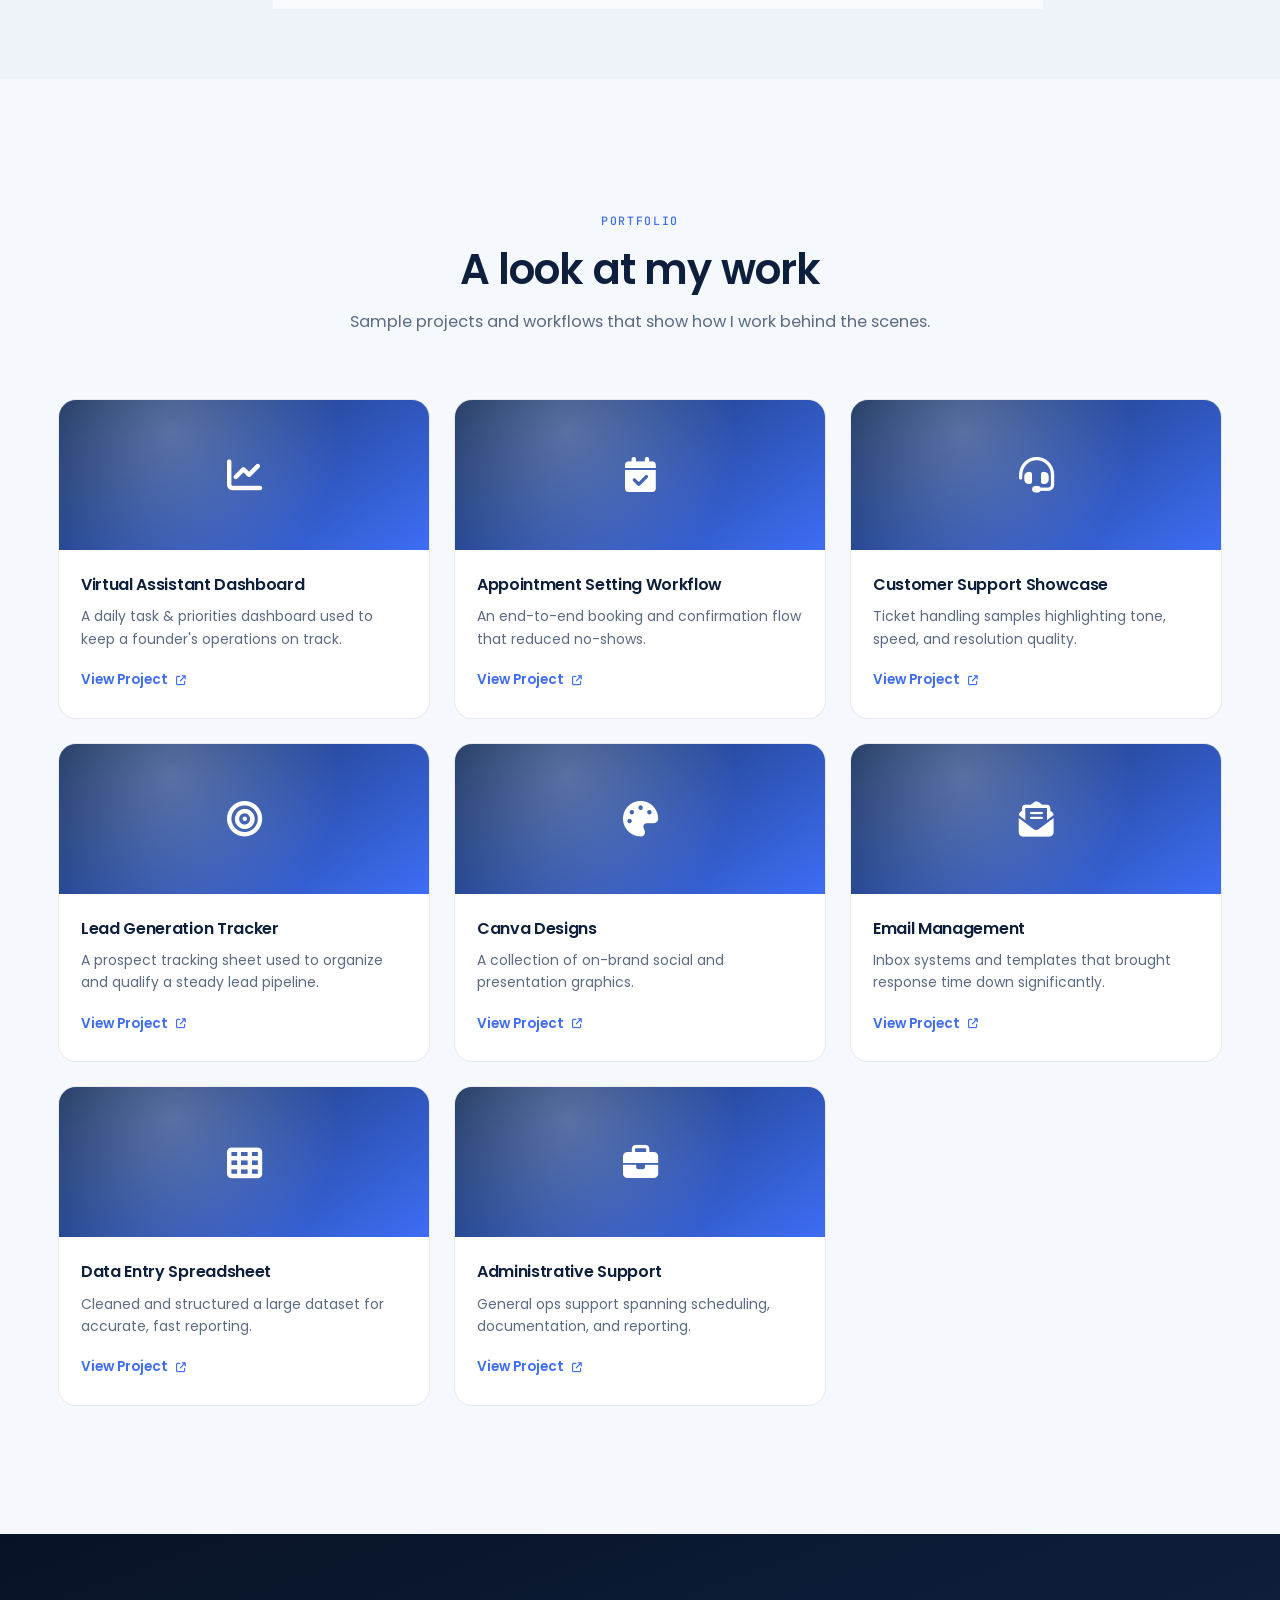
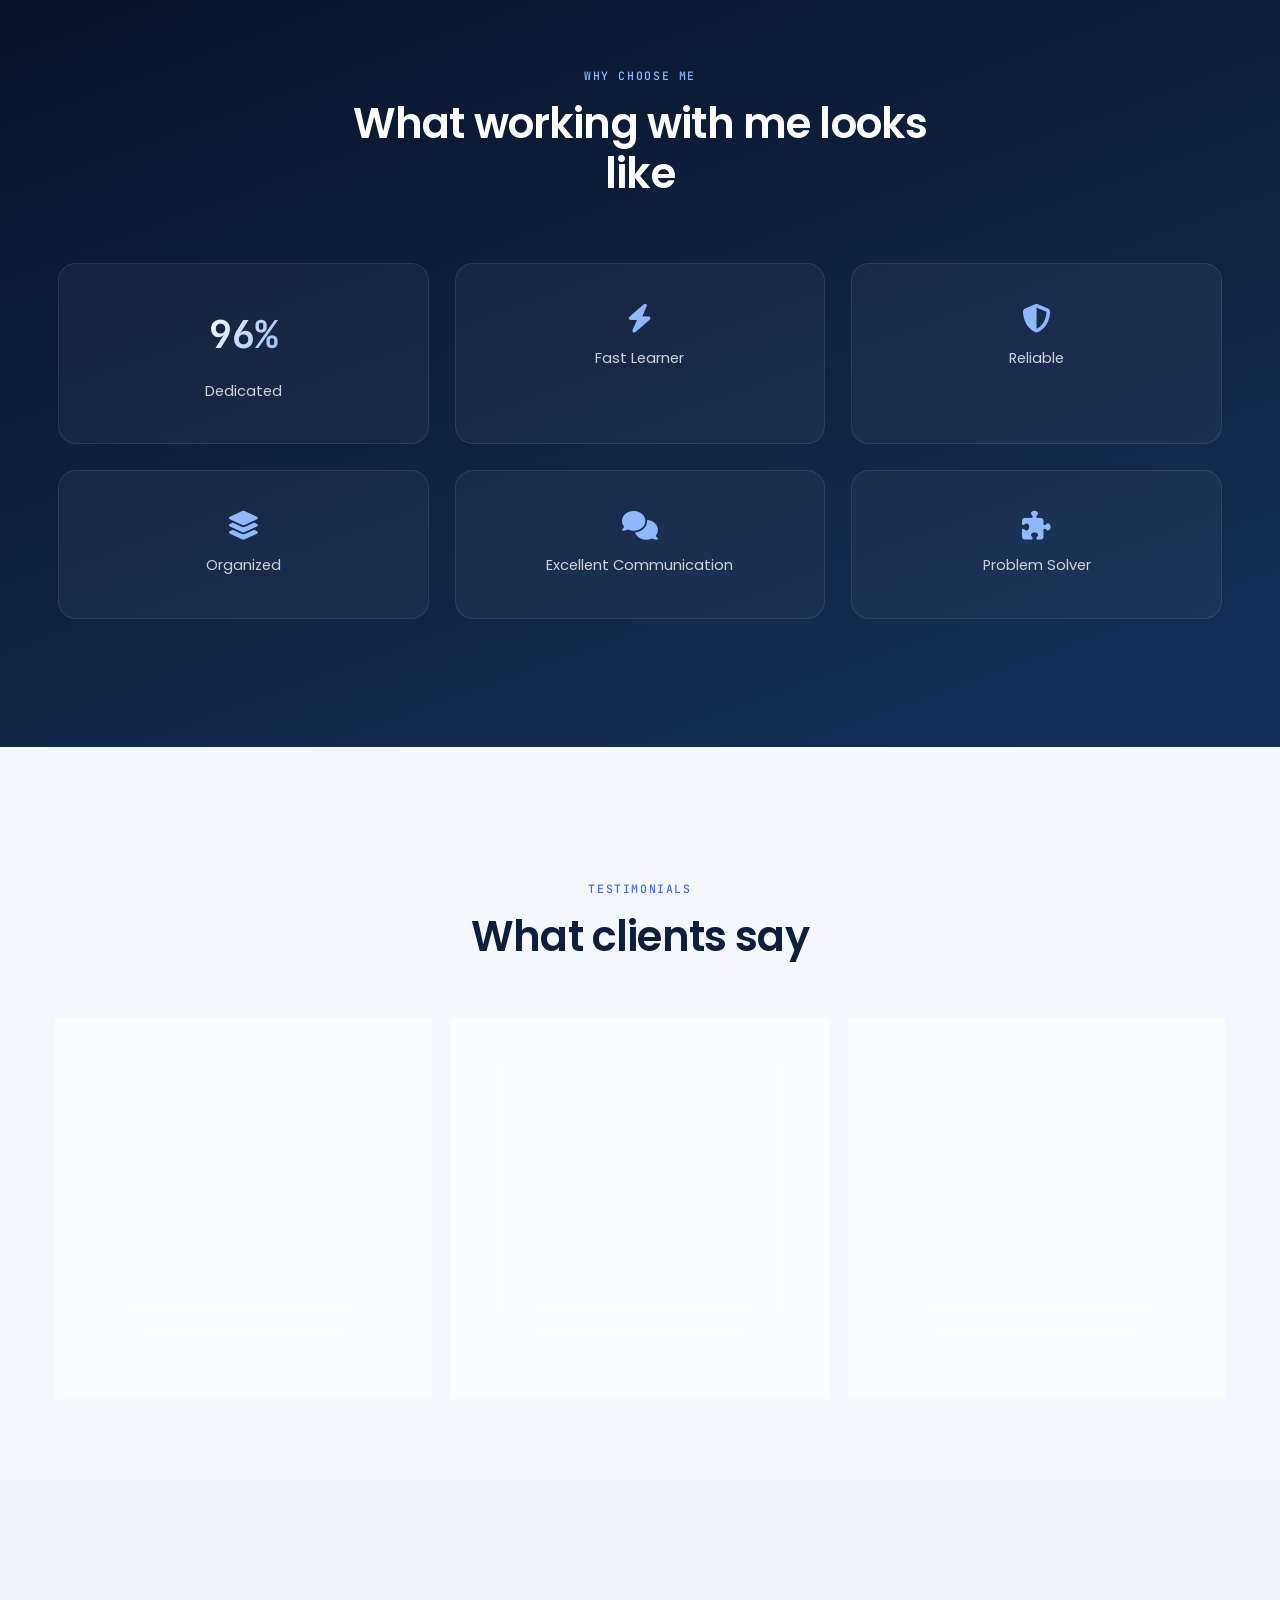
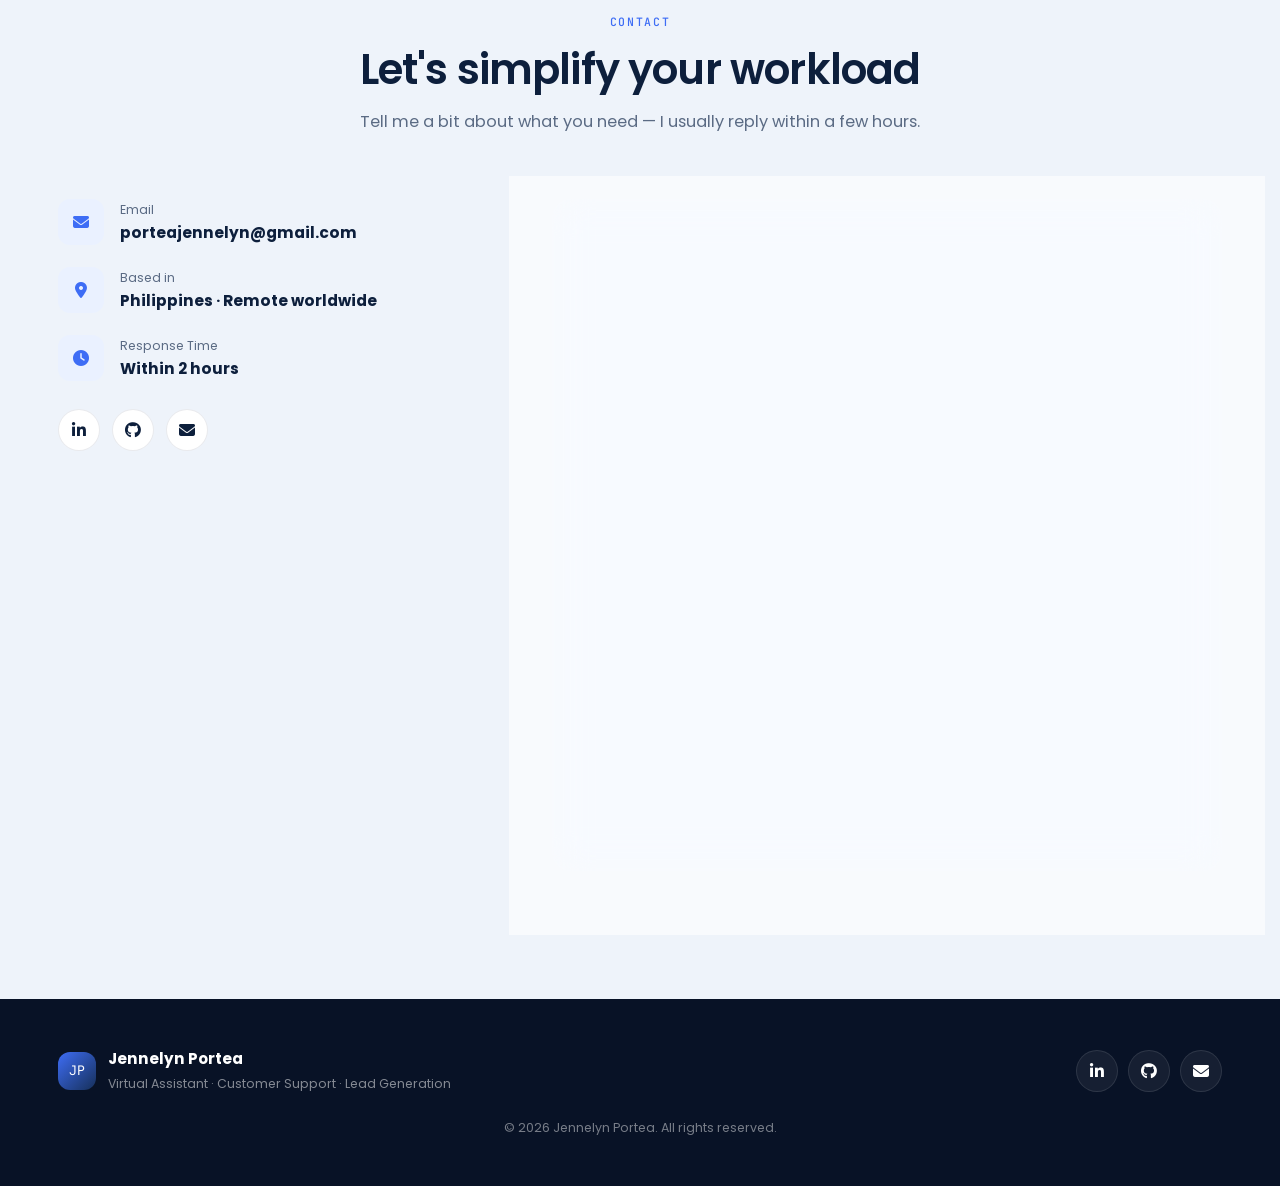
==== commit fe43ab4e: "Update index.html" ====
--- a/index.html
+++ b/index.html
@@ -426,6 +426,7 @@
         View Project <i class="fa-solid fa-arrow-up-right-from-square"></i>
       </a>
     </div>
+    </article>
  <article class="project-card" data-reveal data-reveal-delay="60">
 
   <div class="project-card__media">
--- a/style.css
+++ b/style.css
@@ -615,7 +615,10 @@
 /* ==========================================================================
    Portfolio
    ========================================================================== */
-.grid--portfolio { grid-template-columns: repeat(4, 1fr); }
+.grid--portfolio {
+  grid-template-columns: repeat(3, 1fr);
+  gap: 24px;
+}
 .project-card {
   border-radius: var(--radius-md);
   overflow: hidden;
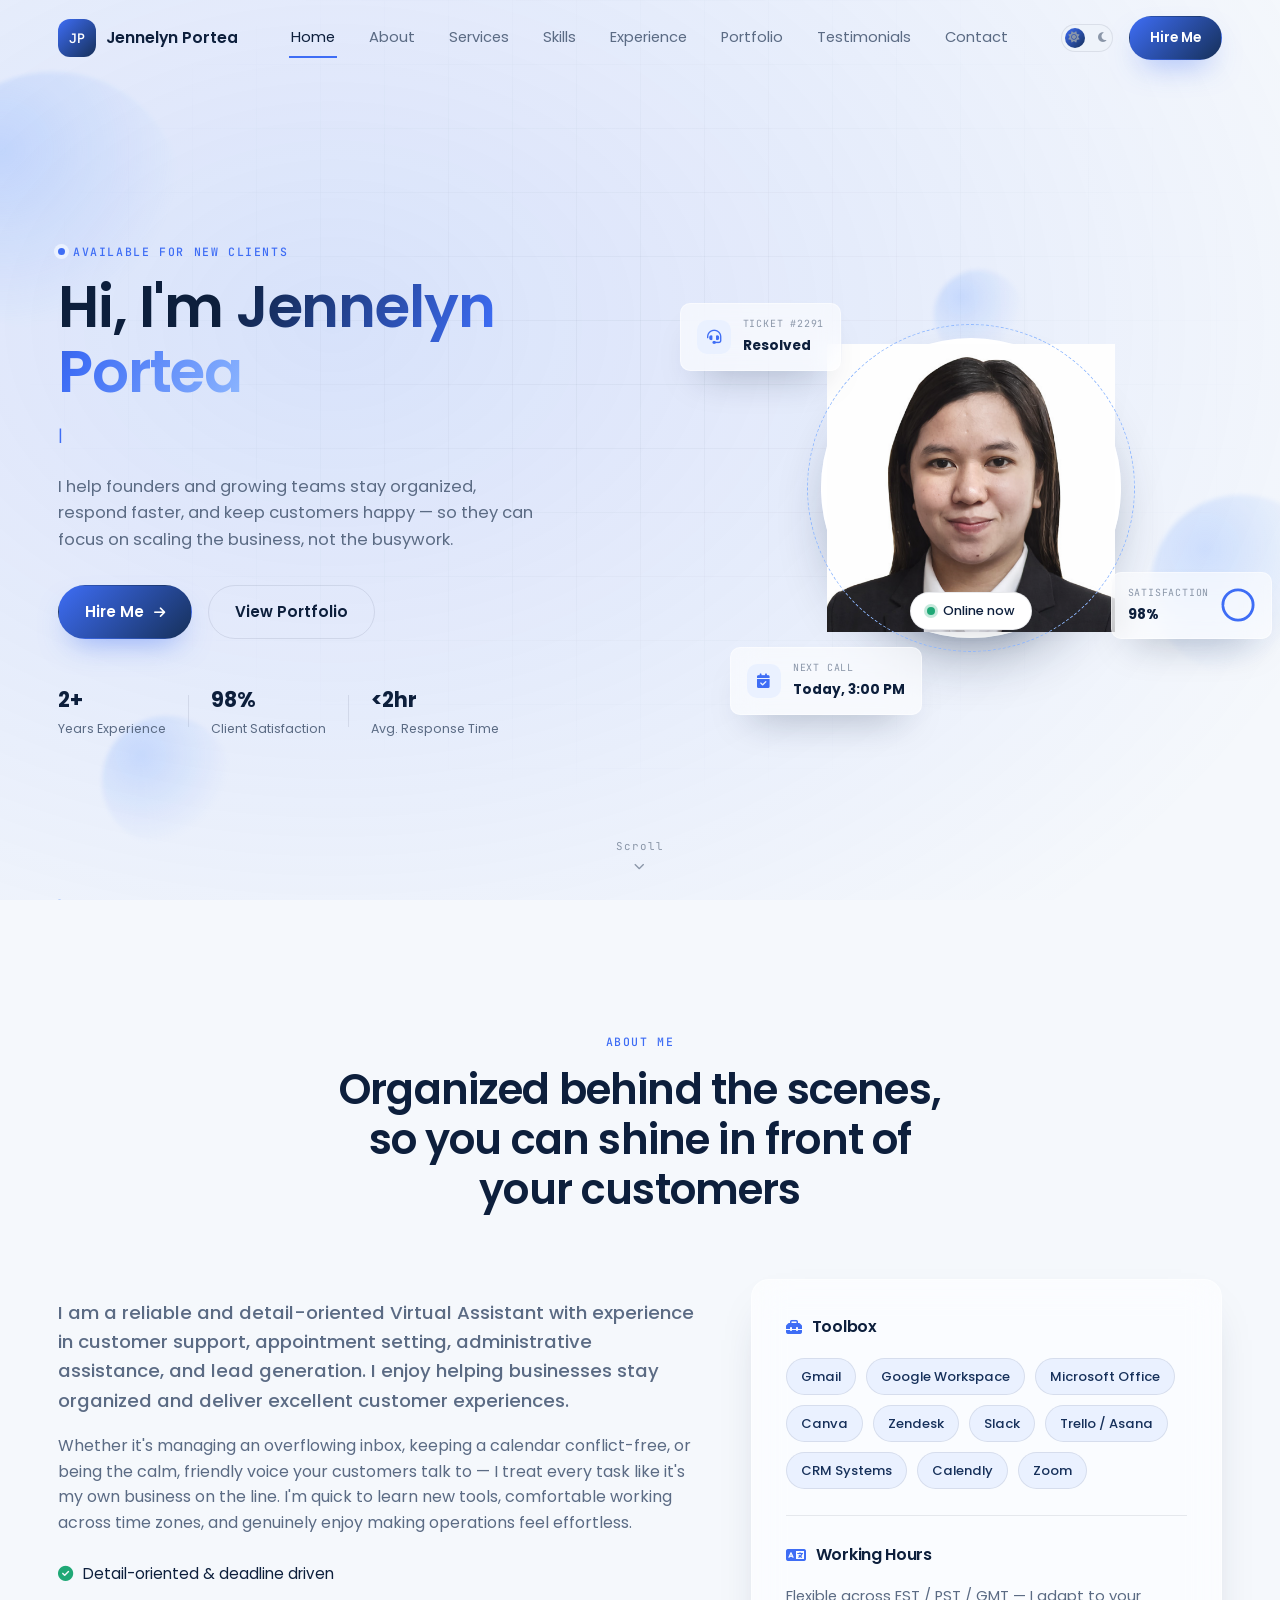
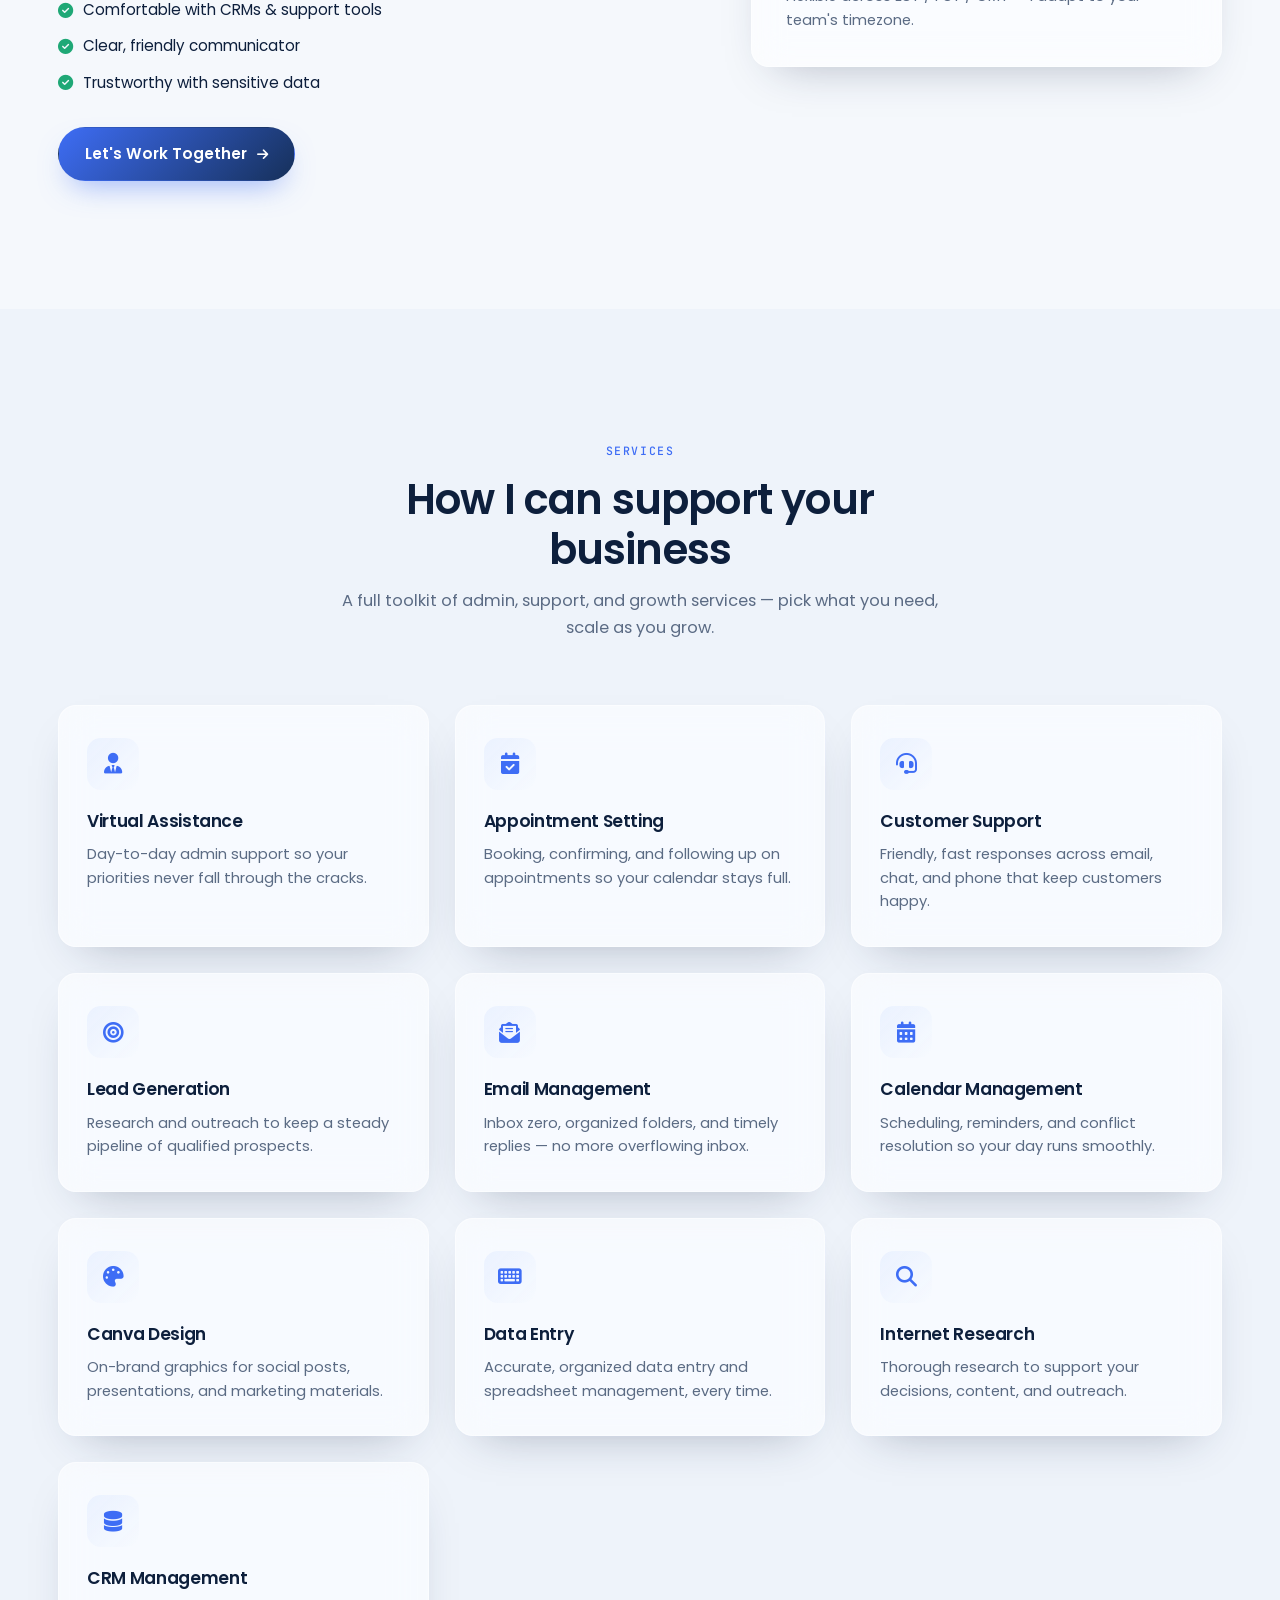
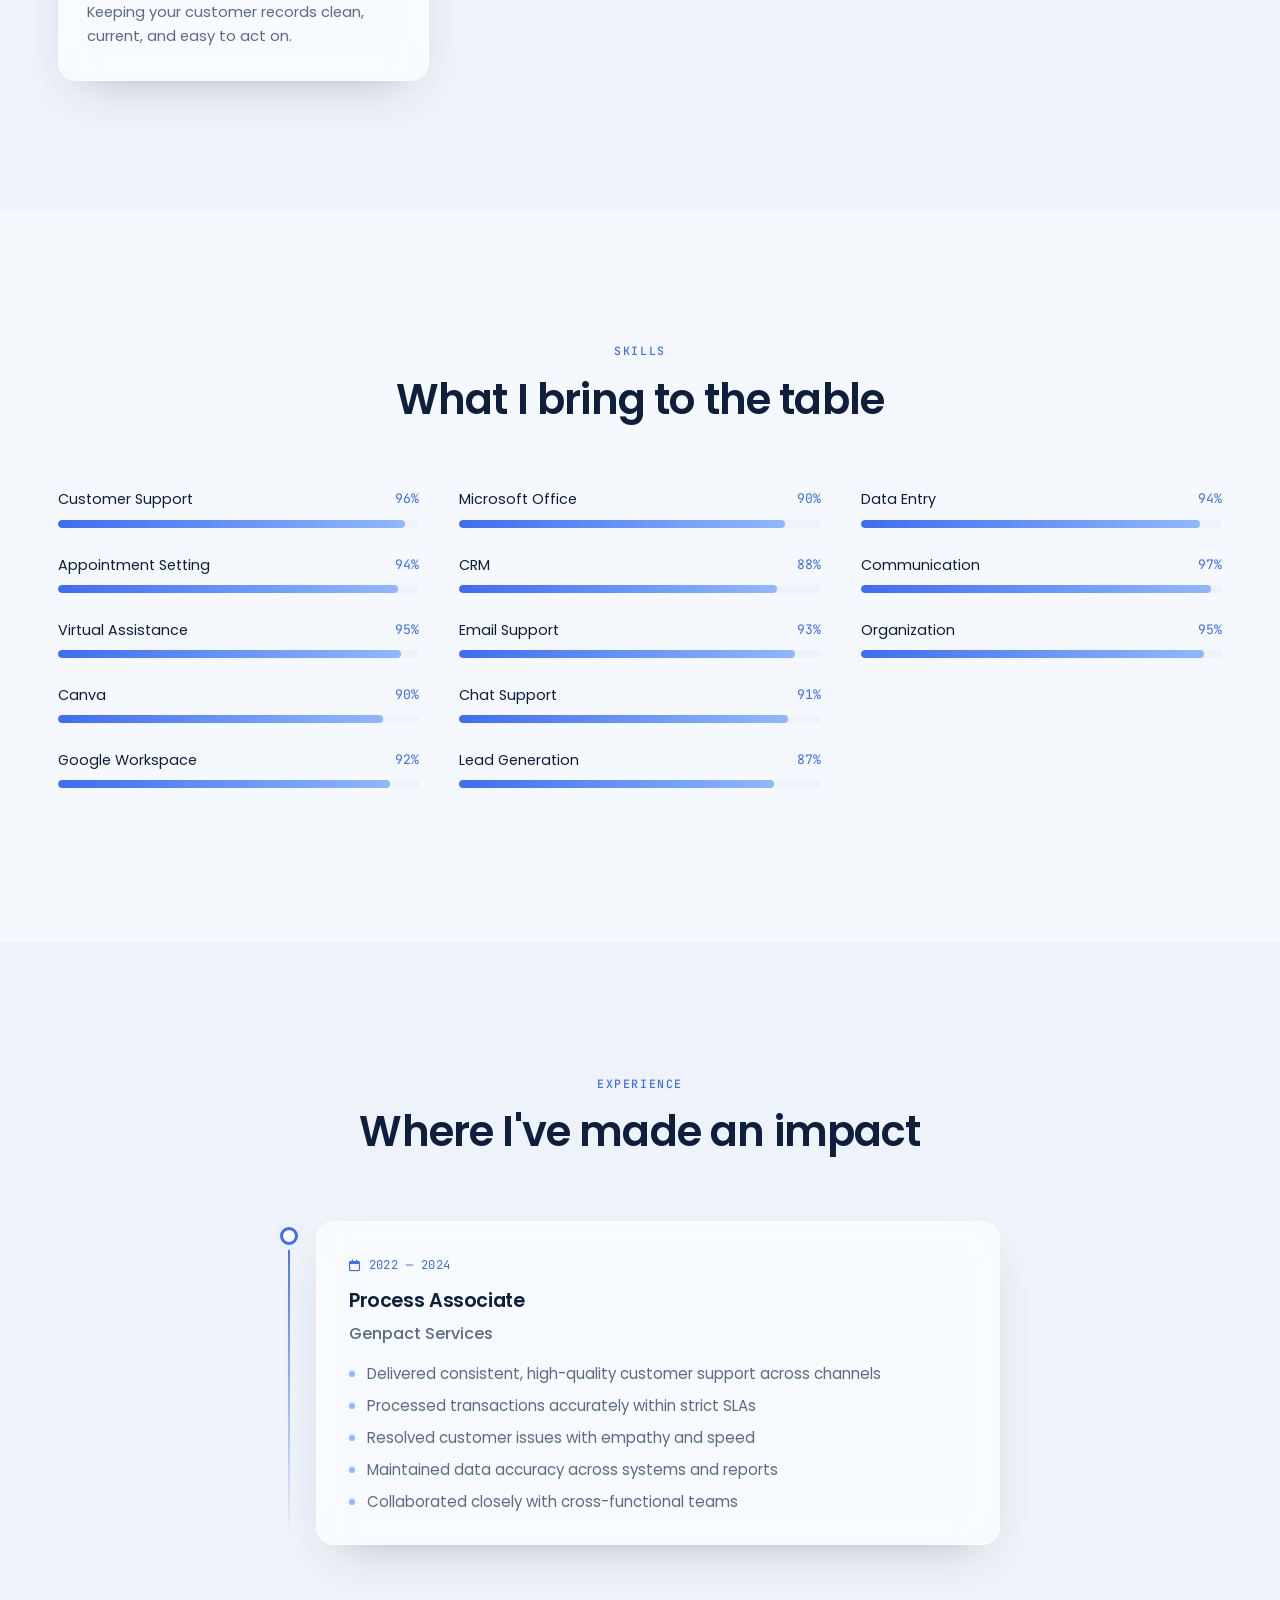
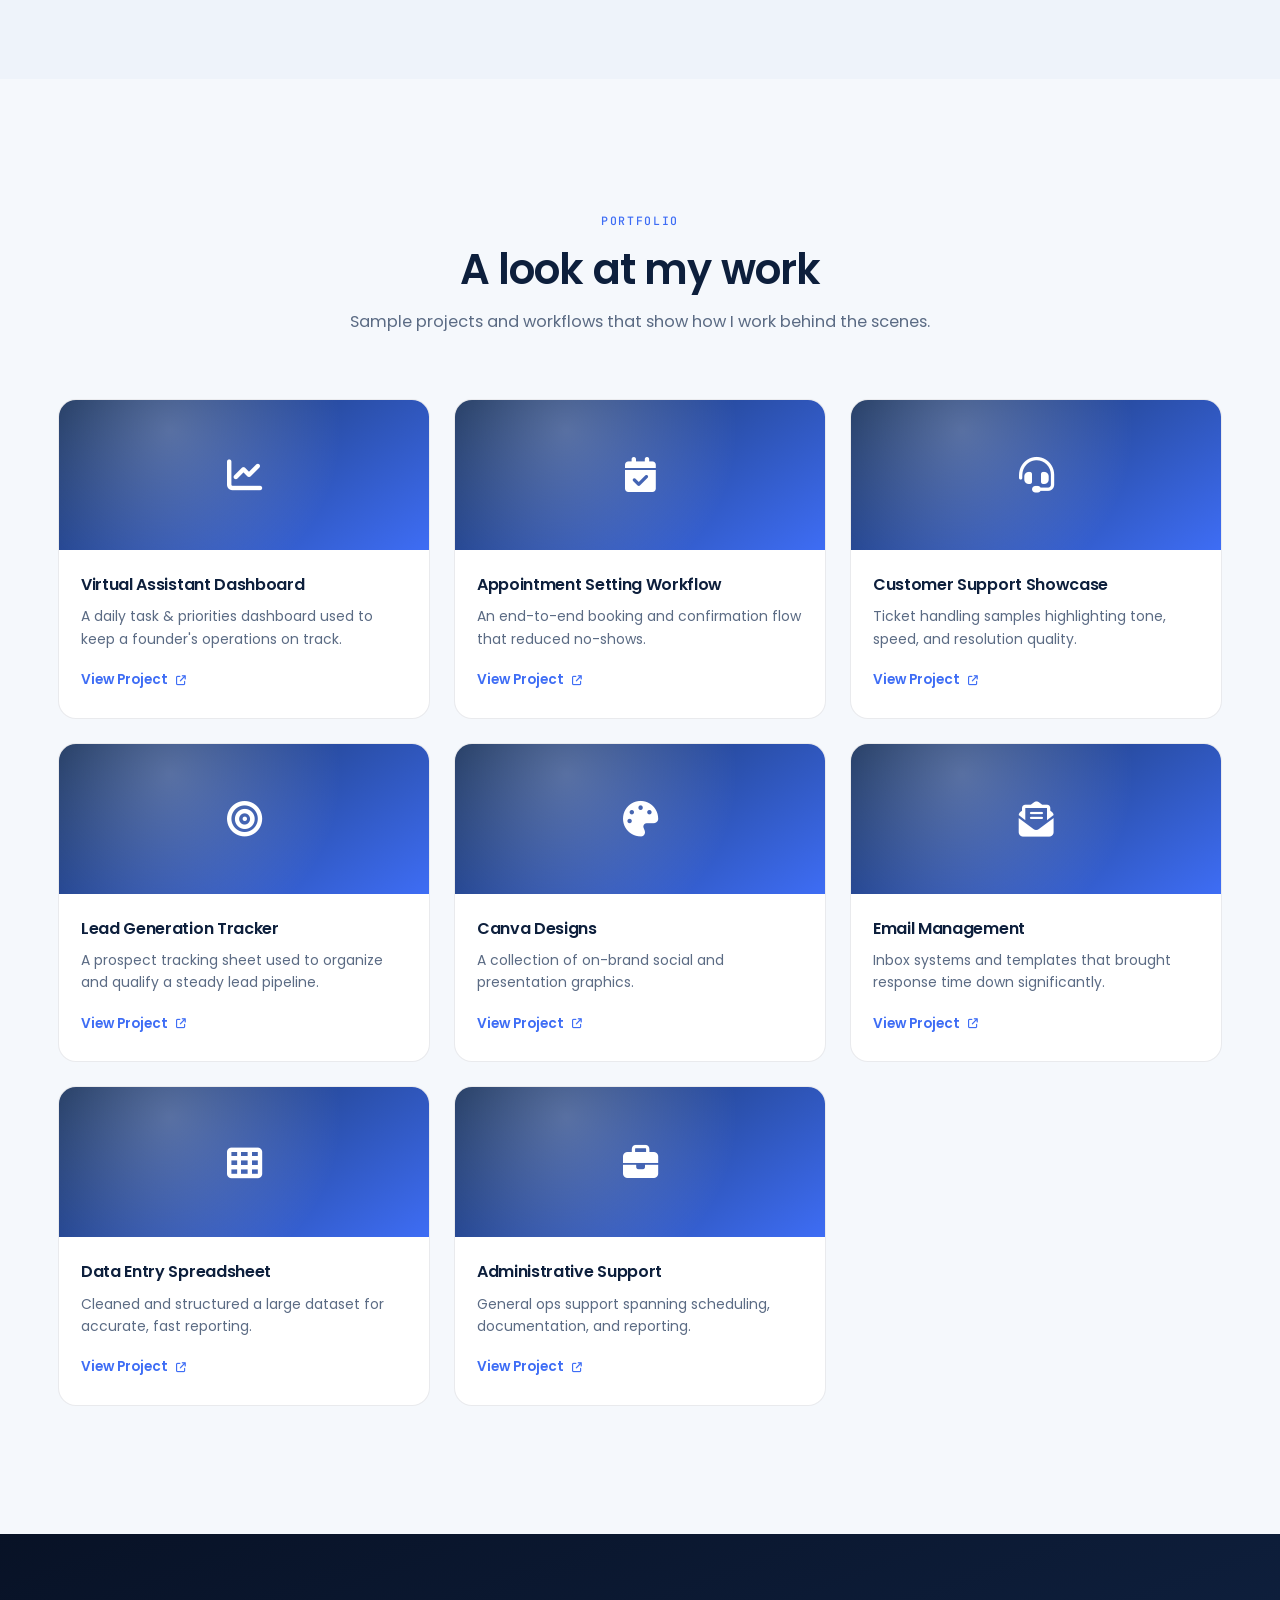
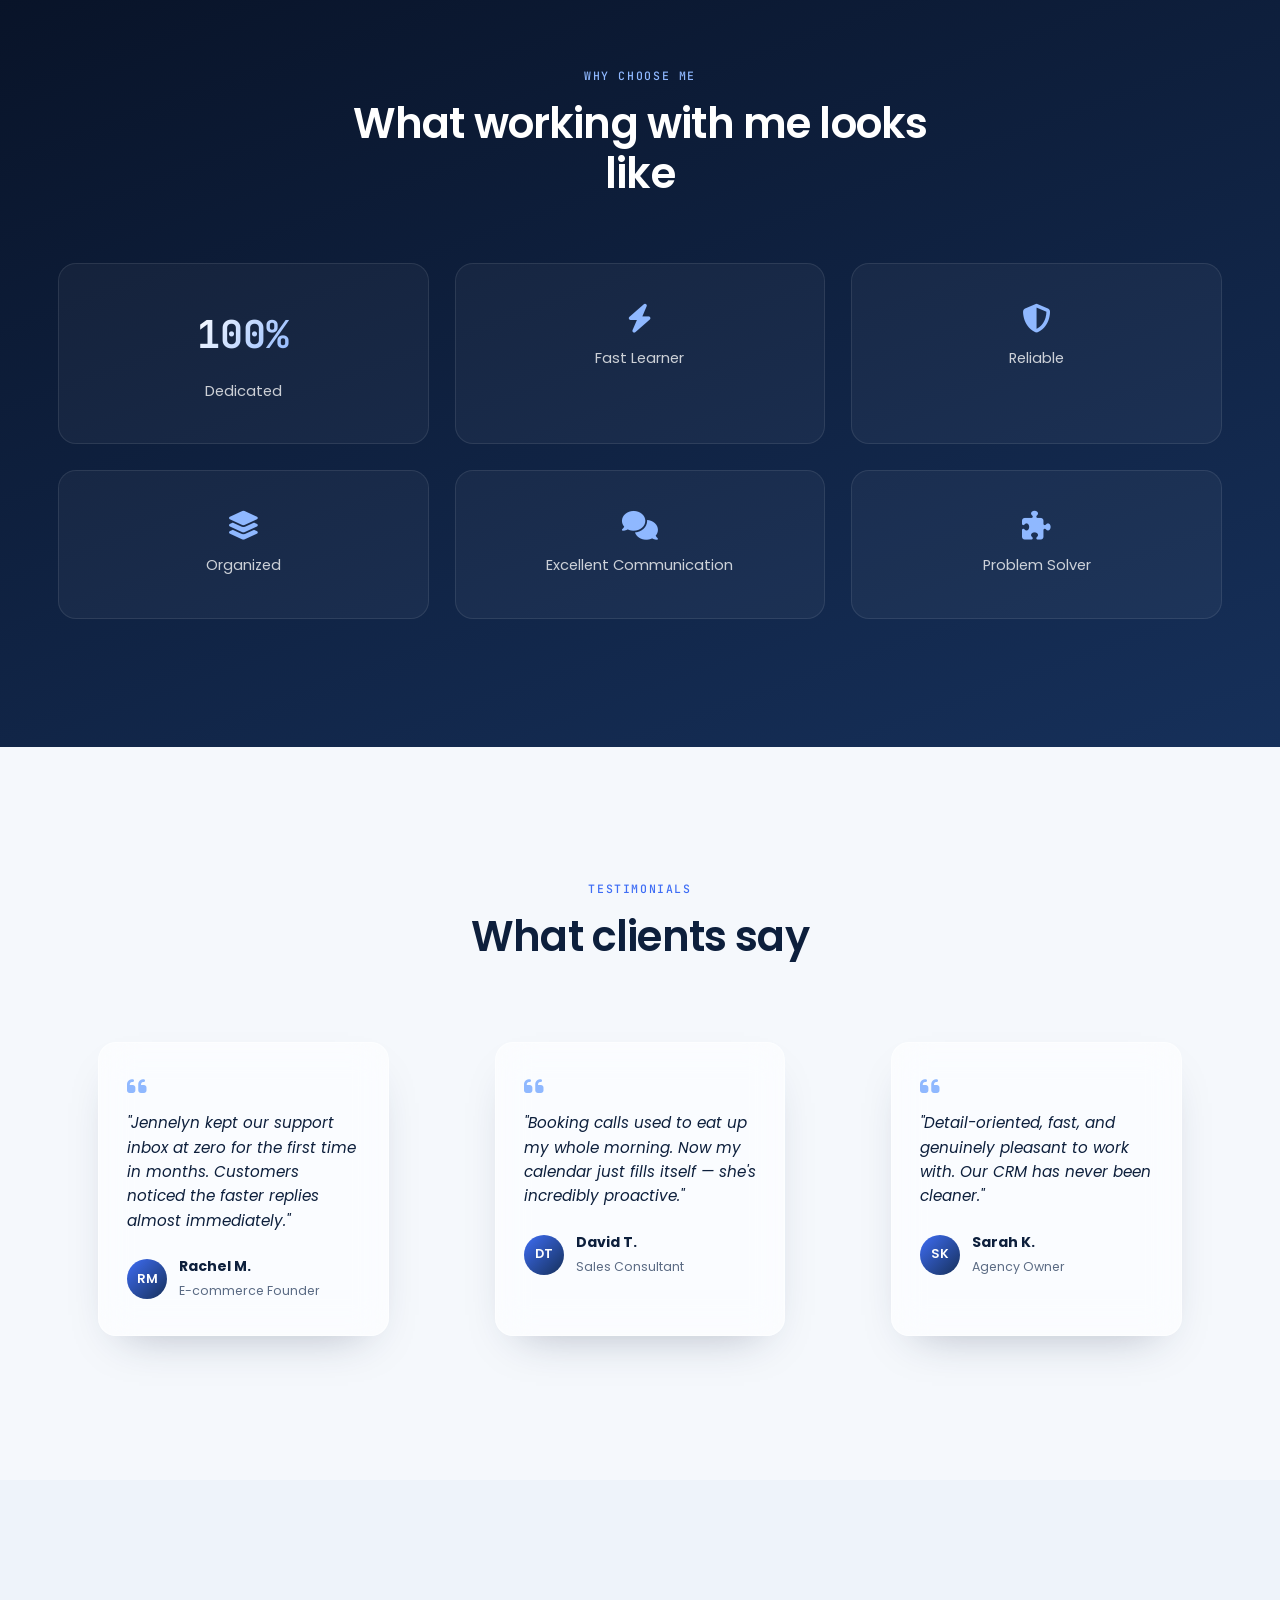
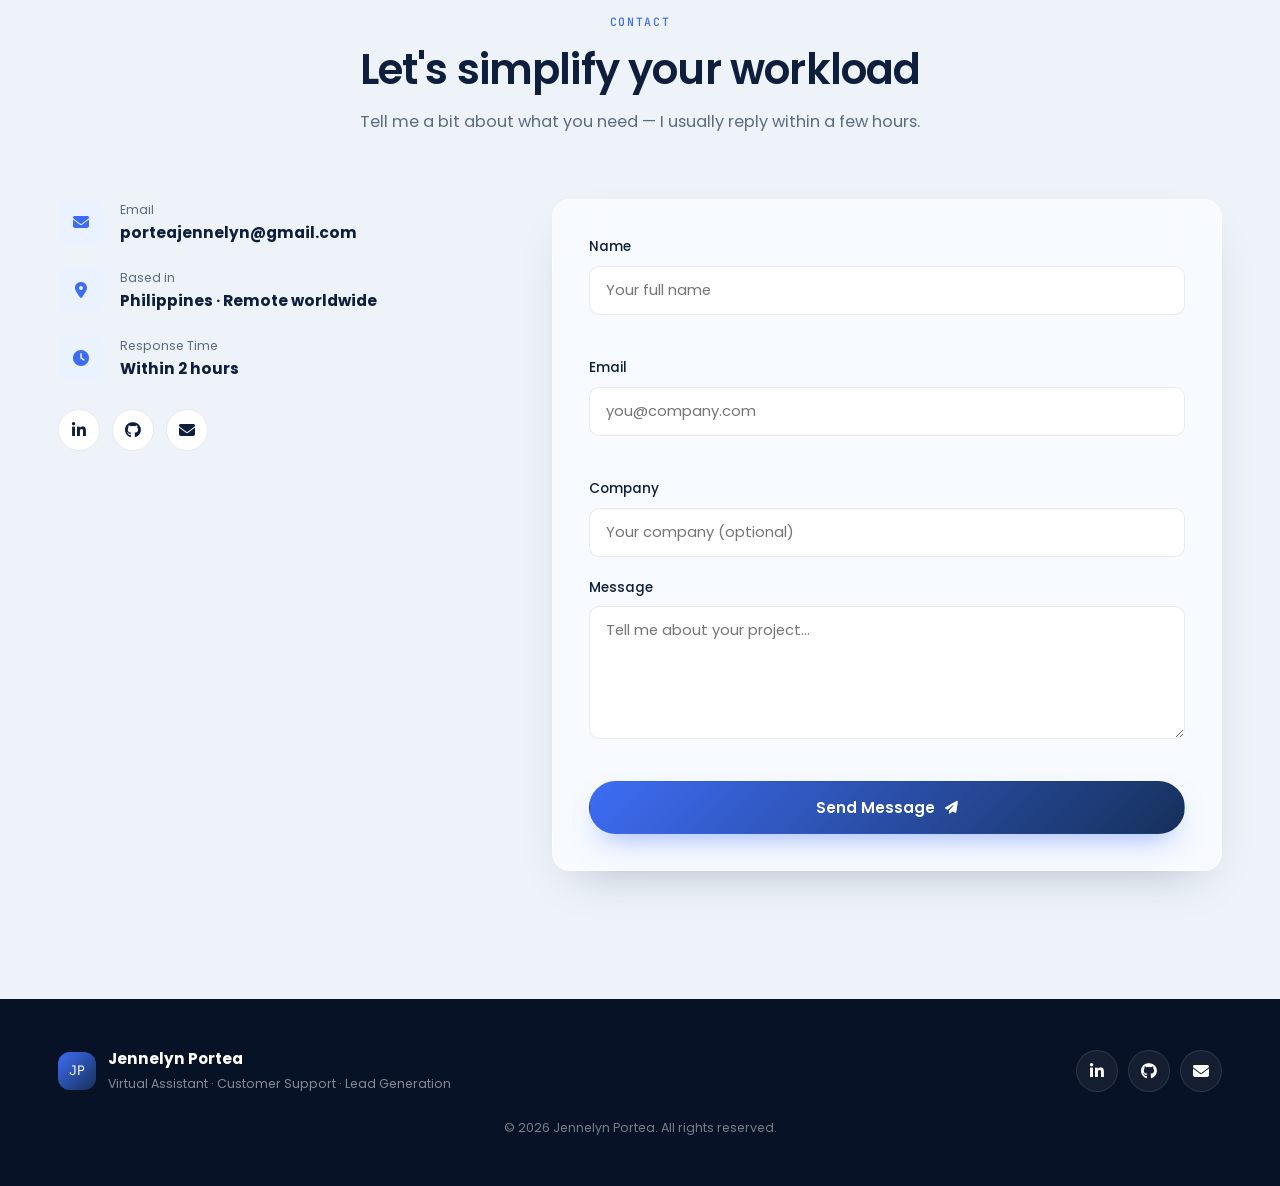
==== commit 4777f947: "Update index.html" ====
--- a/index.html
+++ b/index.html
@@ -130,7 +130,7 @@
         <div class="hero__photo-wrap">
           <div class="hero__photo-ring"></div>
           <div class="hero__photo">
-            <i class="fa-solid fa-user"></i>
+             <img src="profile.png" alt="Jennelyn Portea">
           </div>
           <span class="hero__badge">
             <span class="pulse-dot"></span> Online now
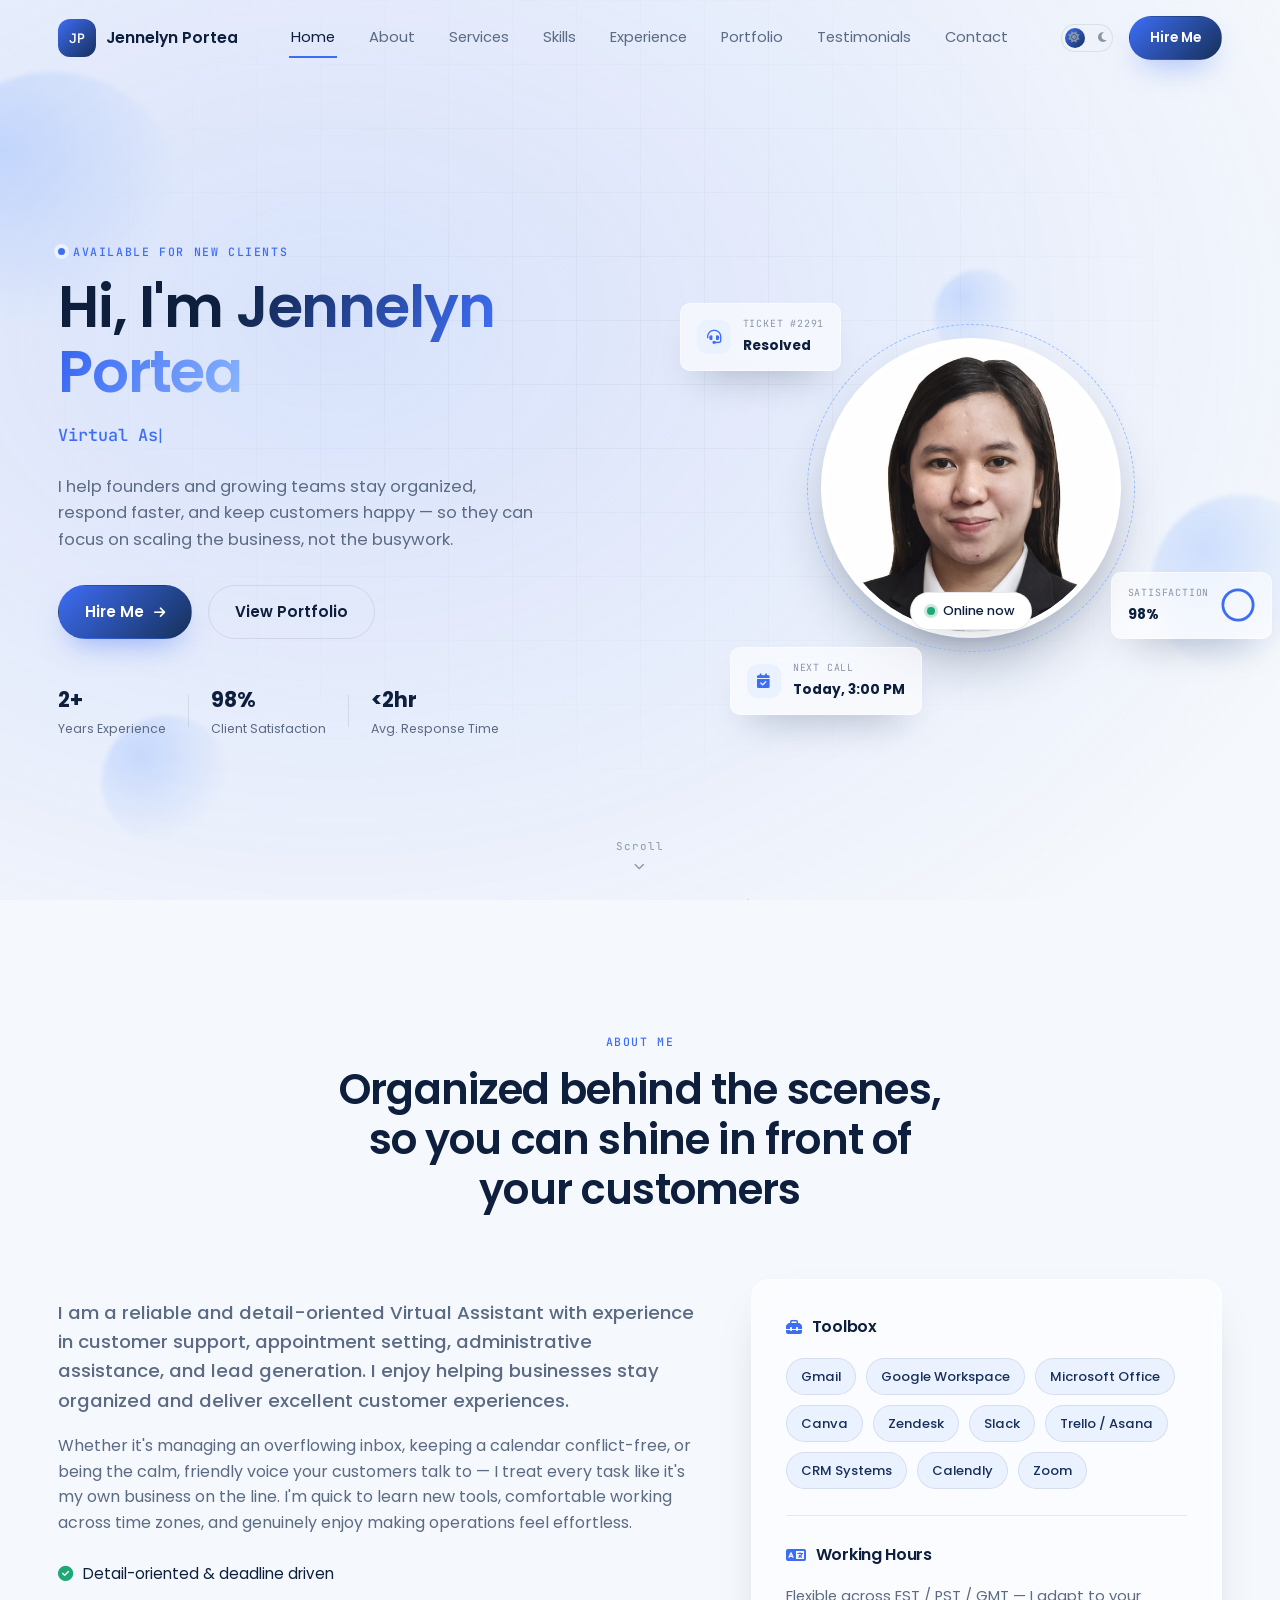
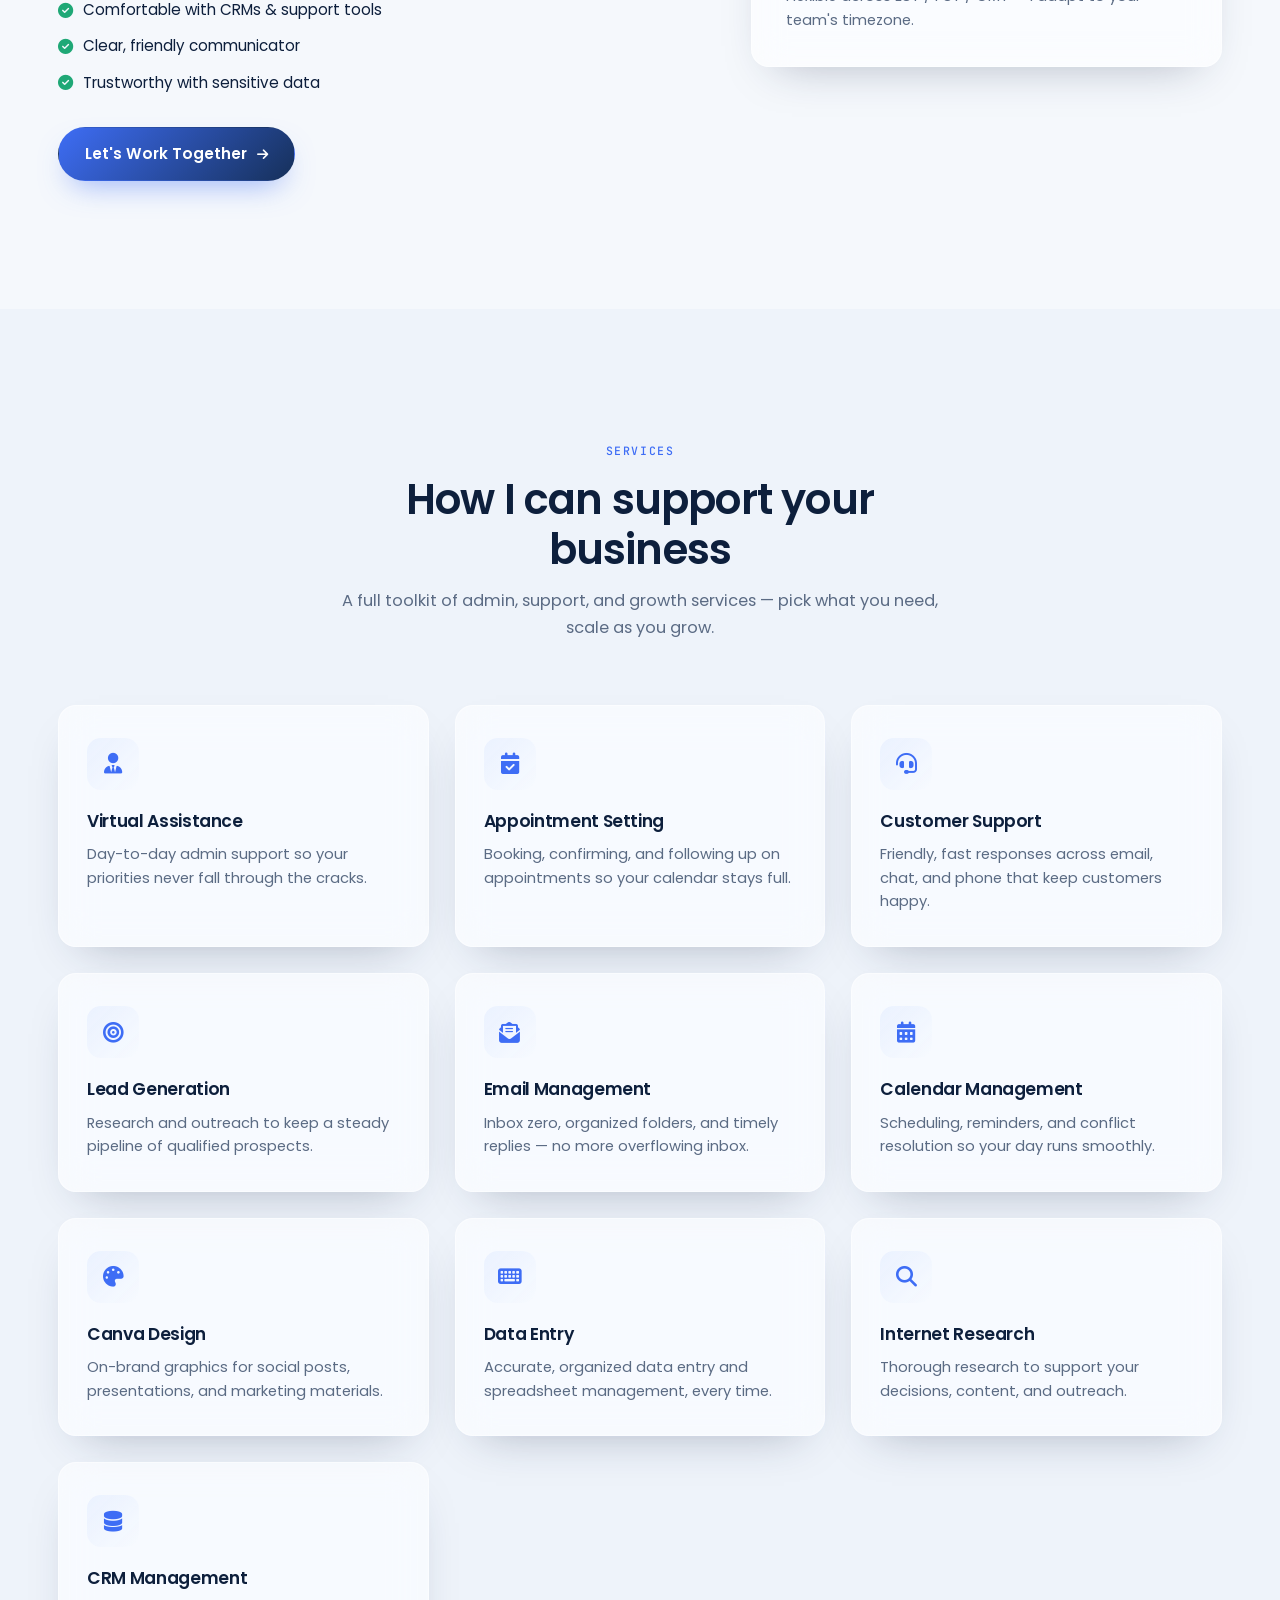
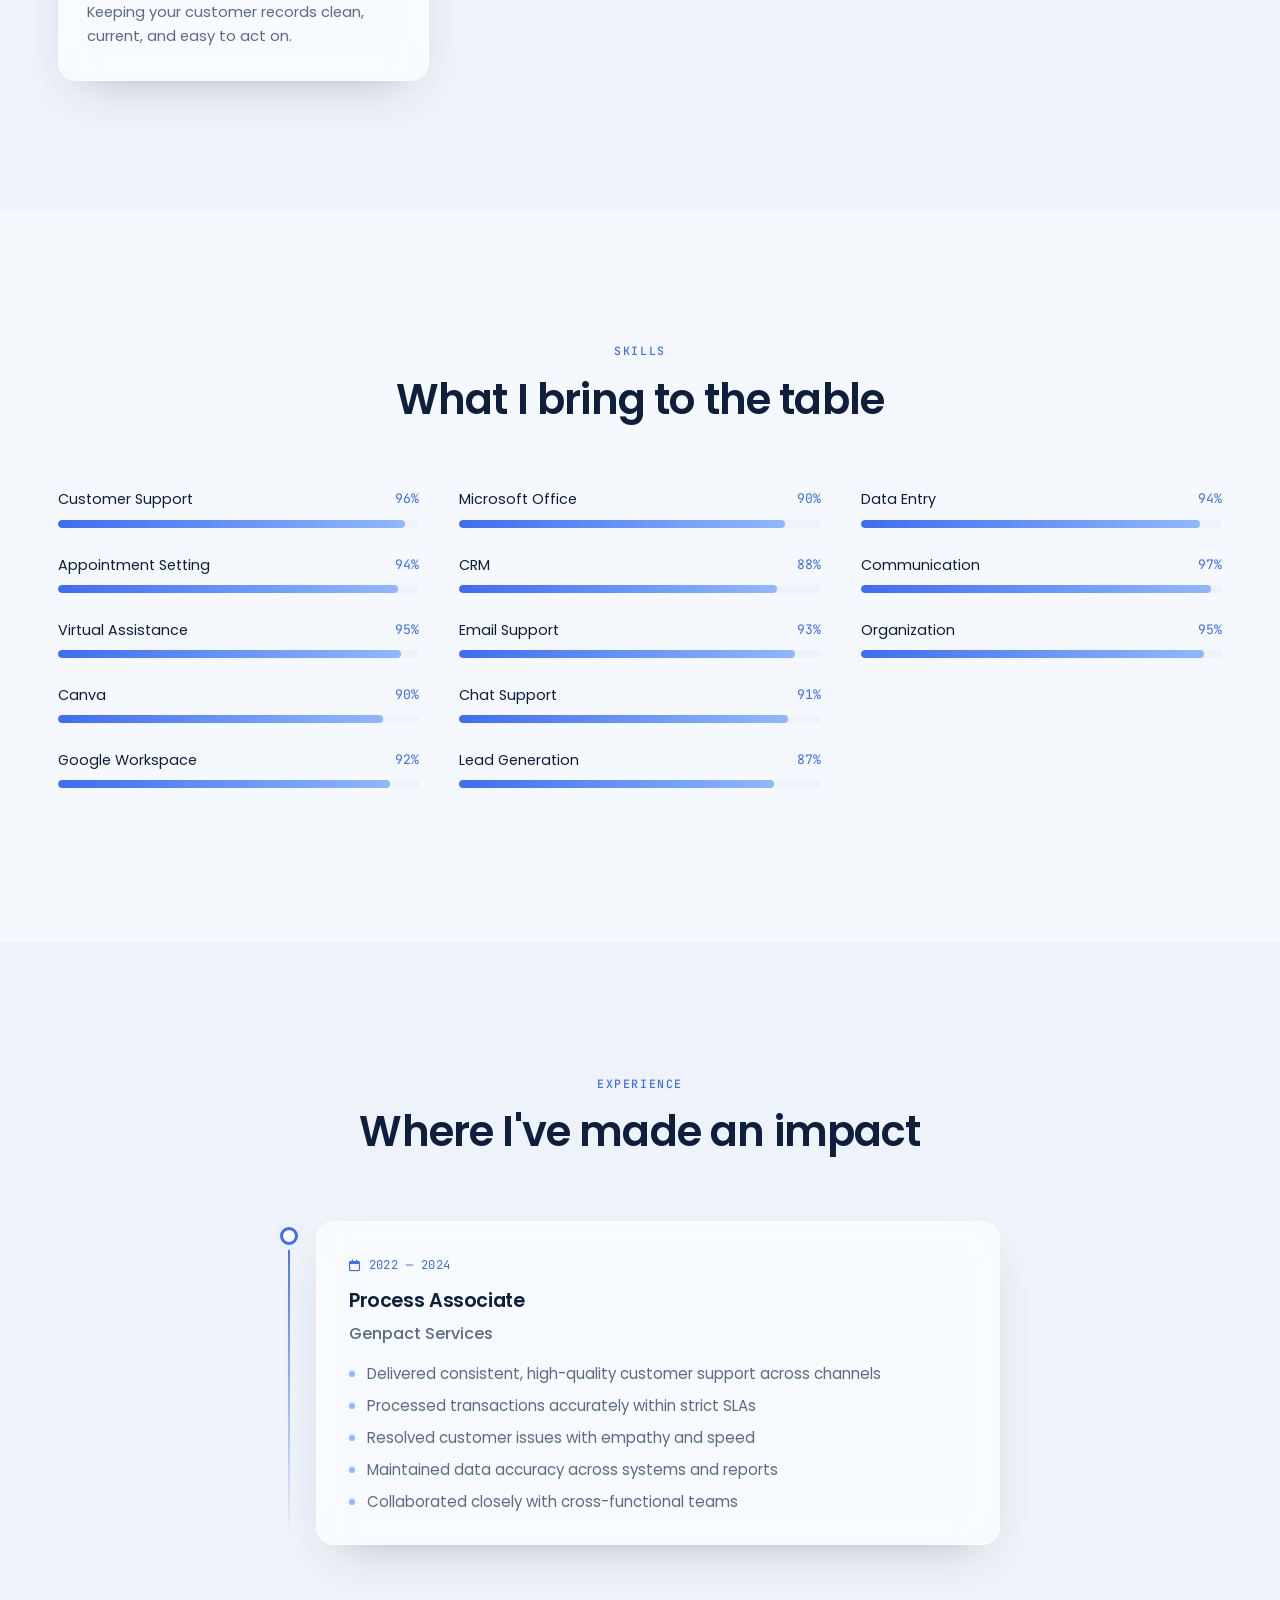
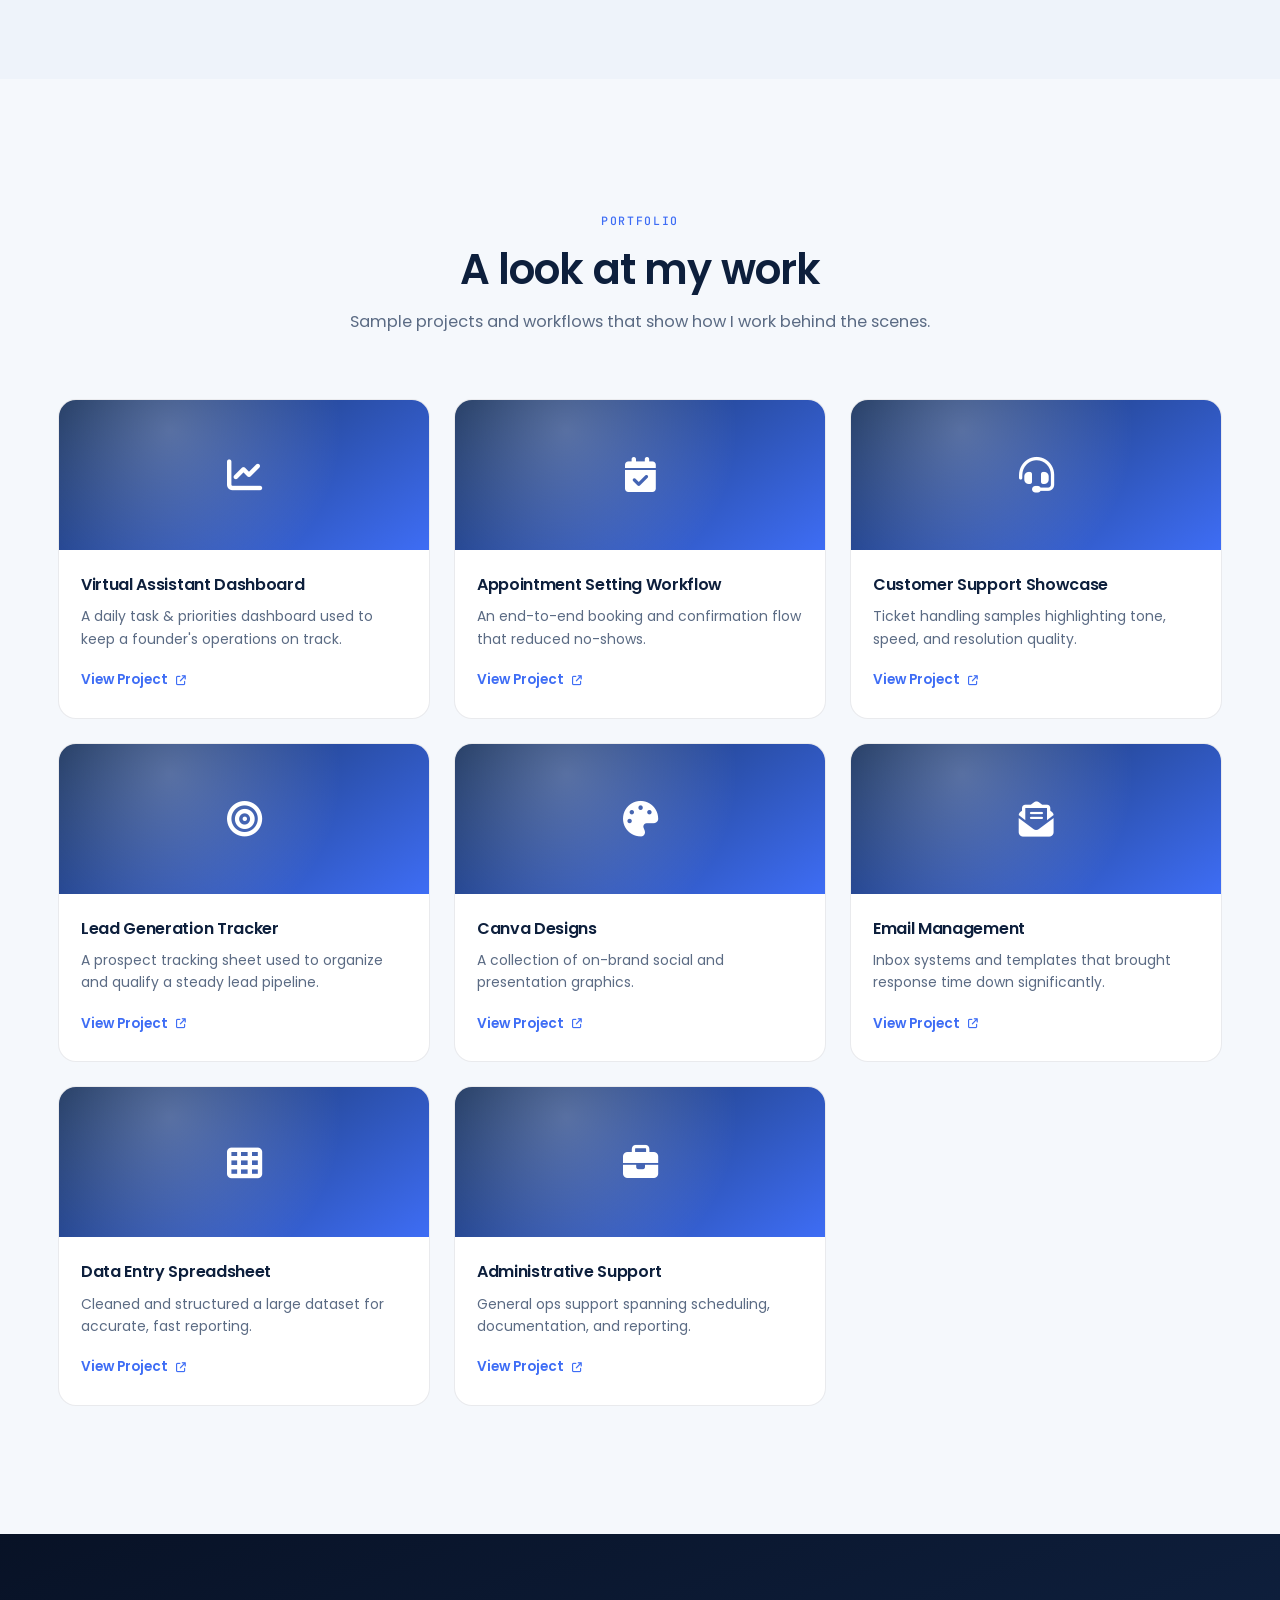
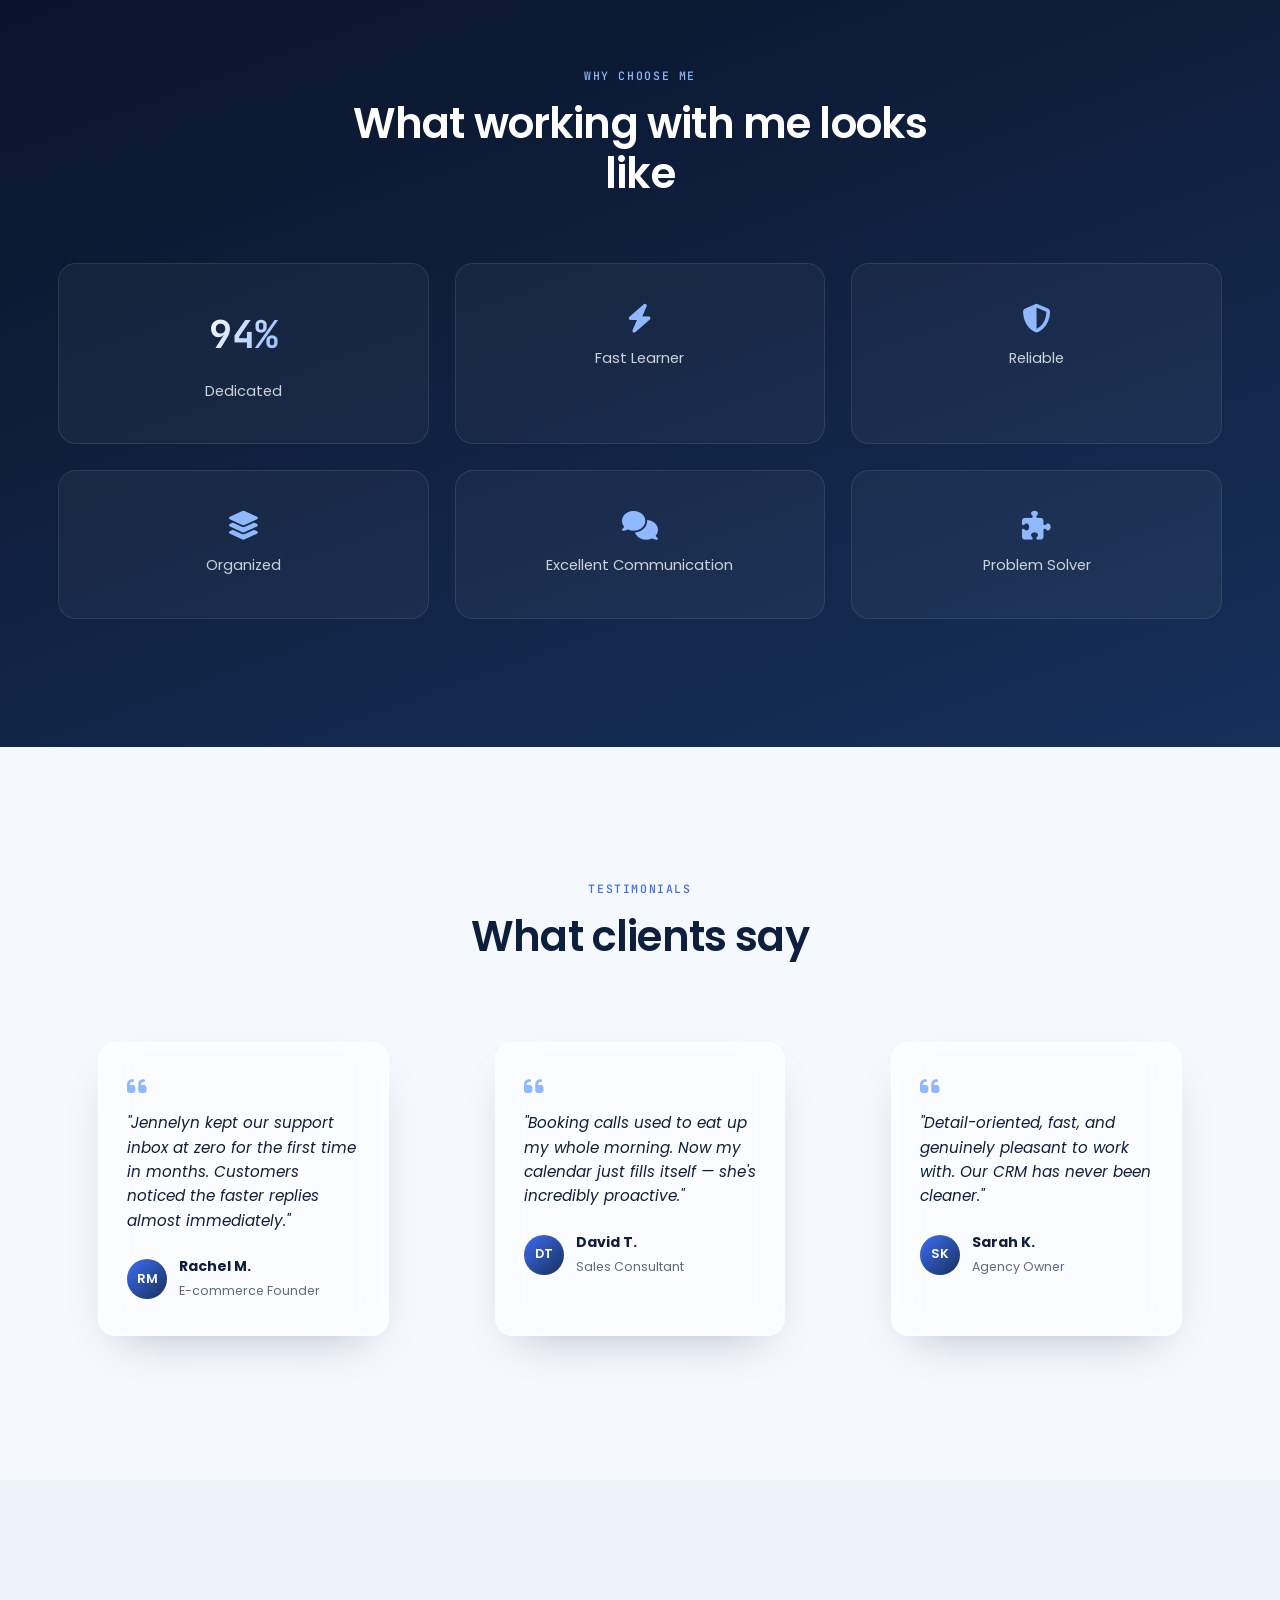
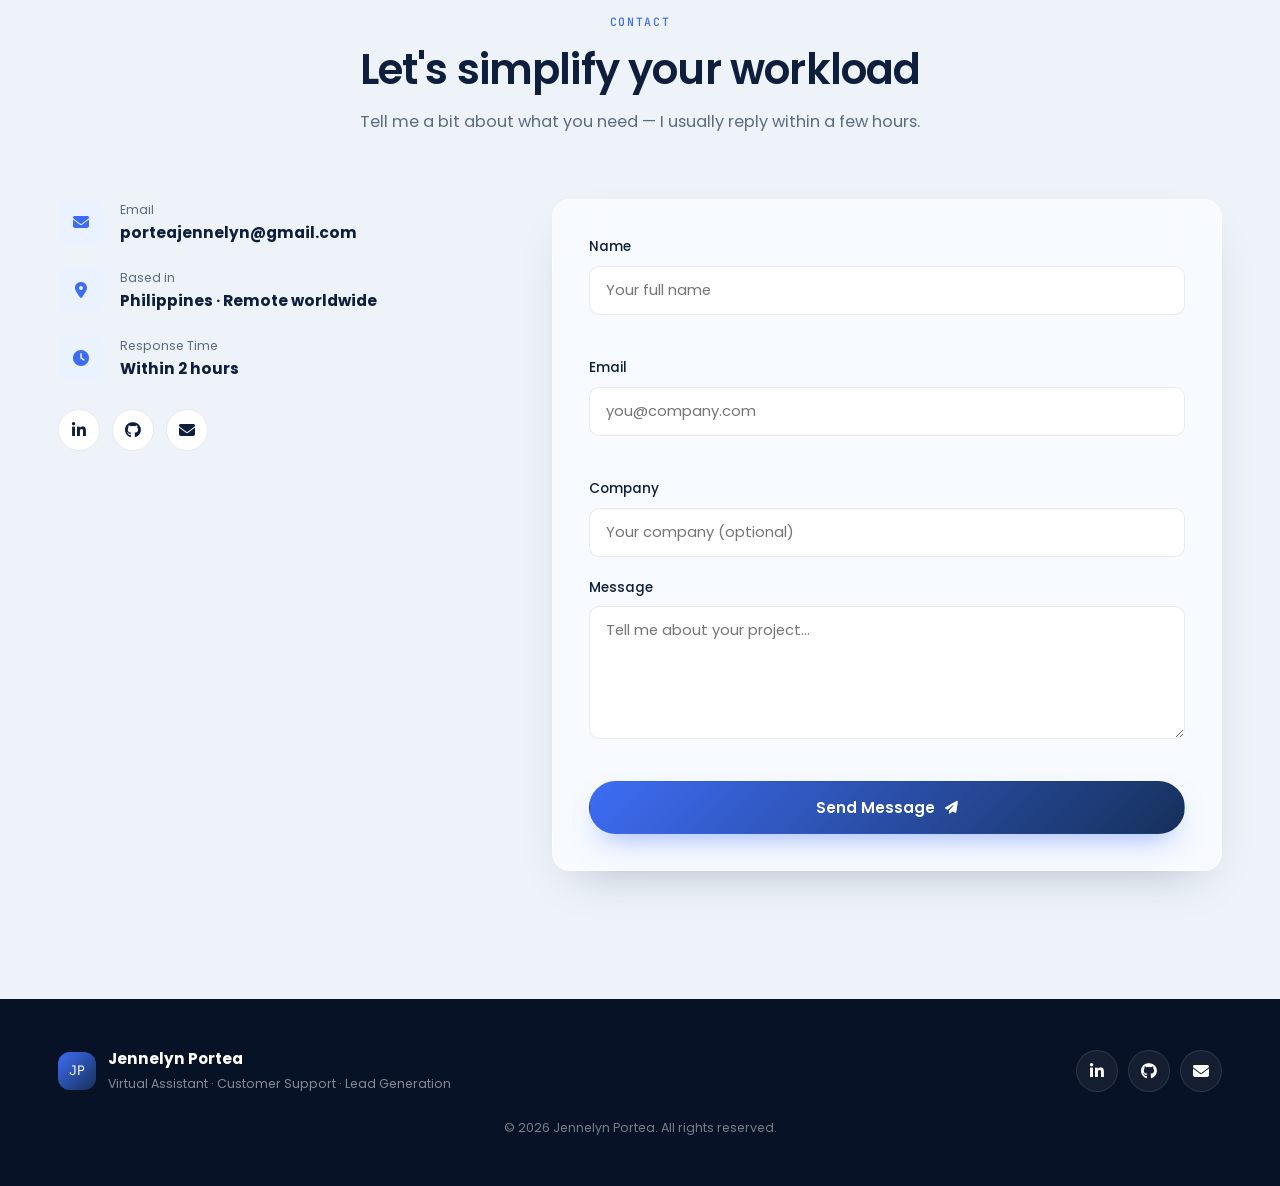
==== commit f35c3541: "Update index.html" ====
--- a/index.html
+++ b/index.html
@@ -476,7 +476,7 @@
           <div class="project-card__body">
             <h3>Canva Designs</h3>
             <p>A collection of on-brand social and presentation graphics.</p>
-            <a href="#" class="project-card__link">View Project <i class="fa-solid fa-arrow-up-right-from-square"></i></a>
+           <a href="canva-designs/" target="_blank" class="project-card__link">View Project <i class="fa-solid fa-arrow-up-right-from-square"></i></a>
           </div>
         </article>
 
--- a/style.css
+++ b/style.css
@@ -452,13 +452,31 @@
   animation: spin 30s linear infinite;
 }
 .hero__photo {
-  width: 100%; height: 100%; border-radius: 50%;
-  background: linear-gradient(155deg, var(--navy-800), var(--accent));
-  display: grid; place-items: center;
-  color: rgba(255,255,255,0.85);
-  font-size: 5.5rem;
+  width: 100%;
+  height: 100%;
+  border-radius: 50%;
+  overflow: hidden;
+  border: 6px solid var(--white);
+  background: var(--white);
   box-shadow: 0 30px 60px -20px rgba(13,31,60,0.45);
-  border: 6px solid var(--white);
+}
+
+.hero__photo img {
+  width: 100%;
+  height: 100%;
+  object-fit: cover;
+  object-position: center;
+  border-radius: 50%;
+  display: block;
+}
+
+.hero__photo img {
+  width: 100%;
+  height: 100%;
+  object-fit: cover;
+  object-position: center;
+  display: block;
+  border-radius: 50%;
 }
 .hero__badge {
   position: absolute; bottom: 8px; left: 50%; transform: translateX(-50%);
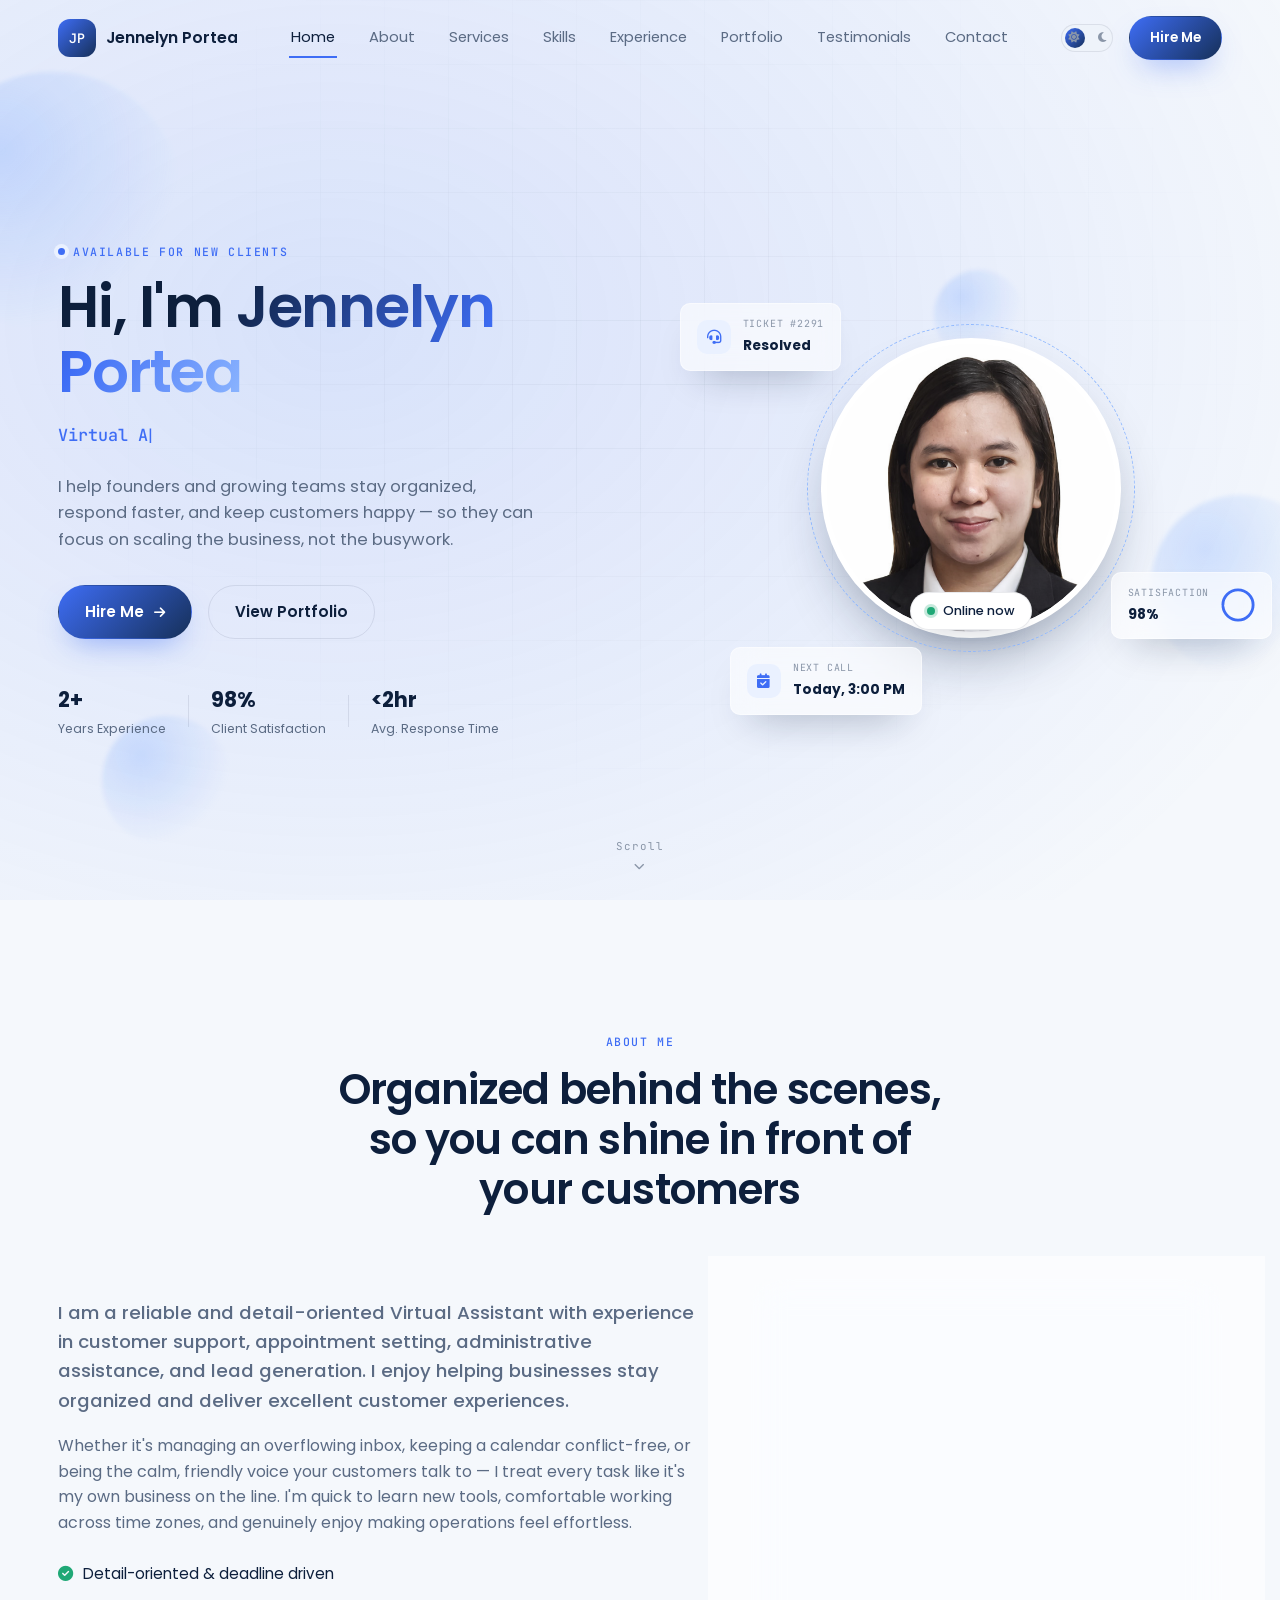
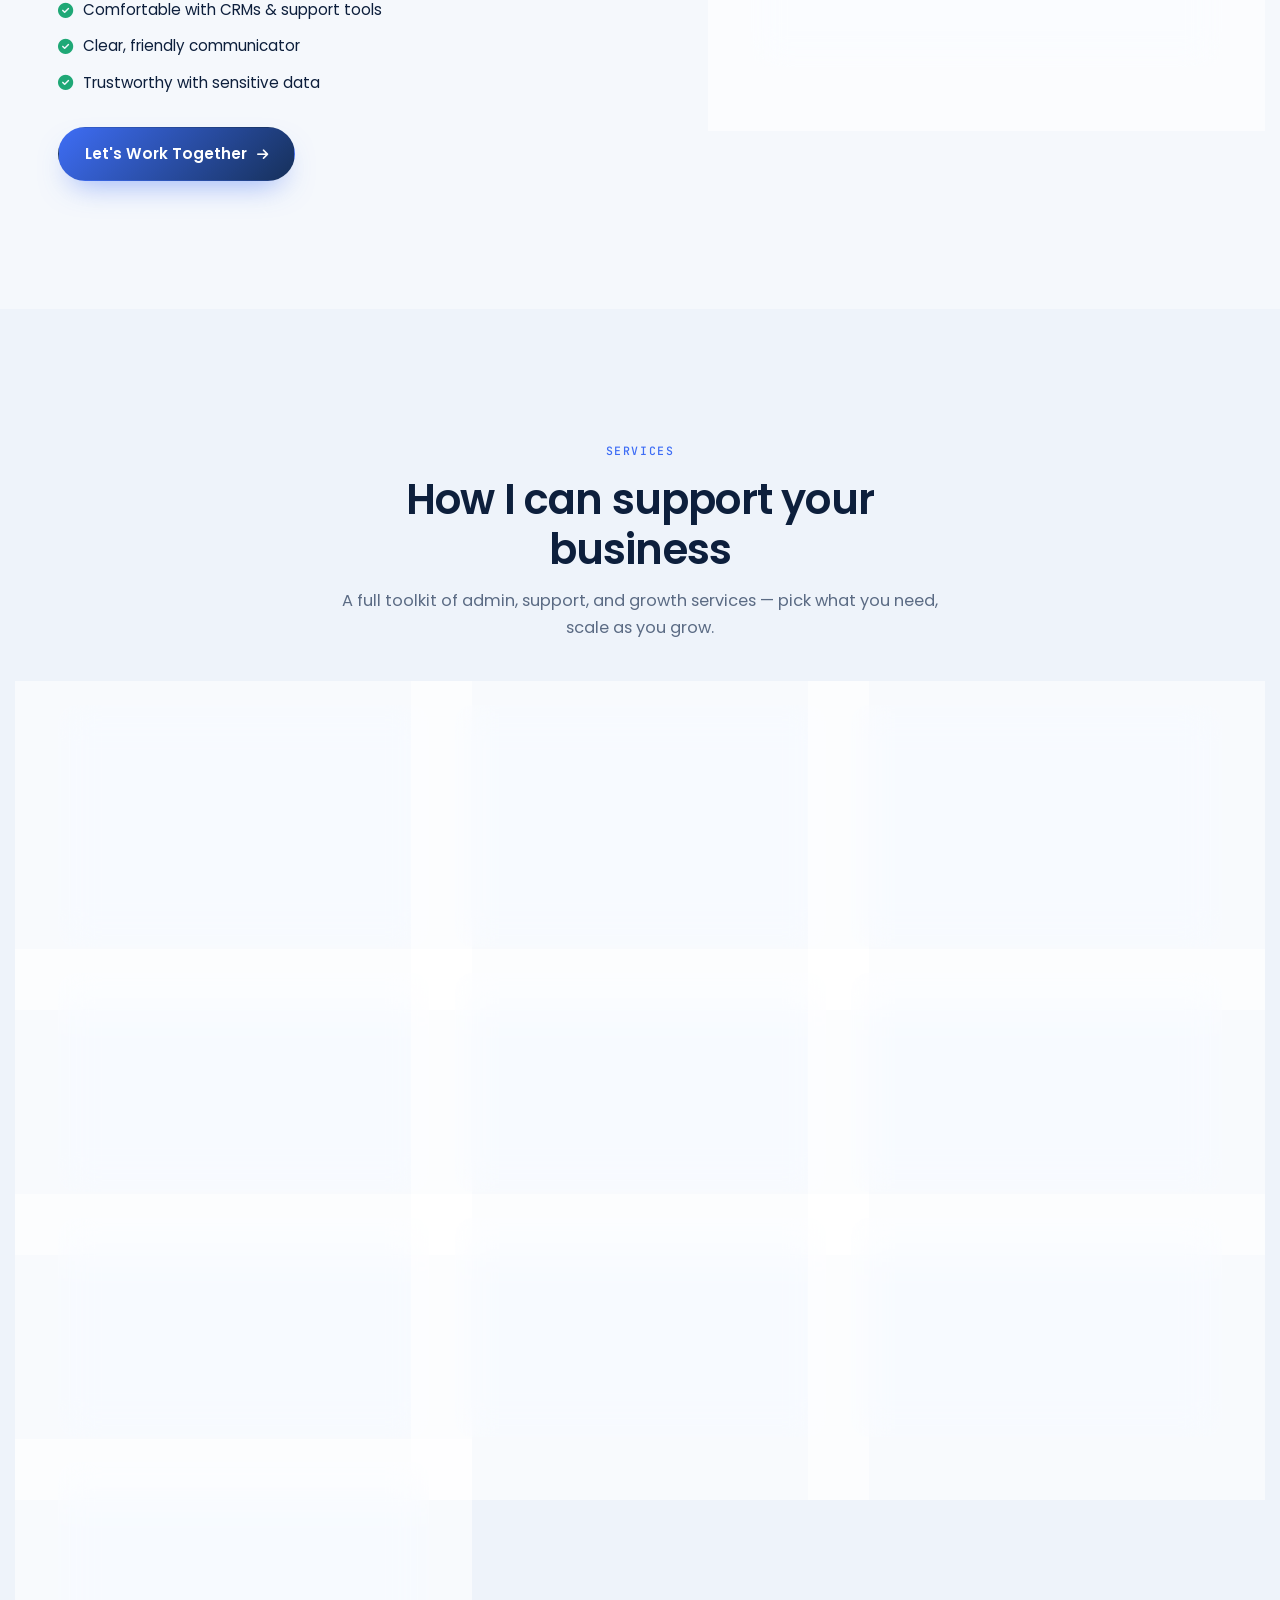
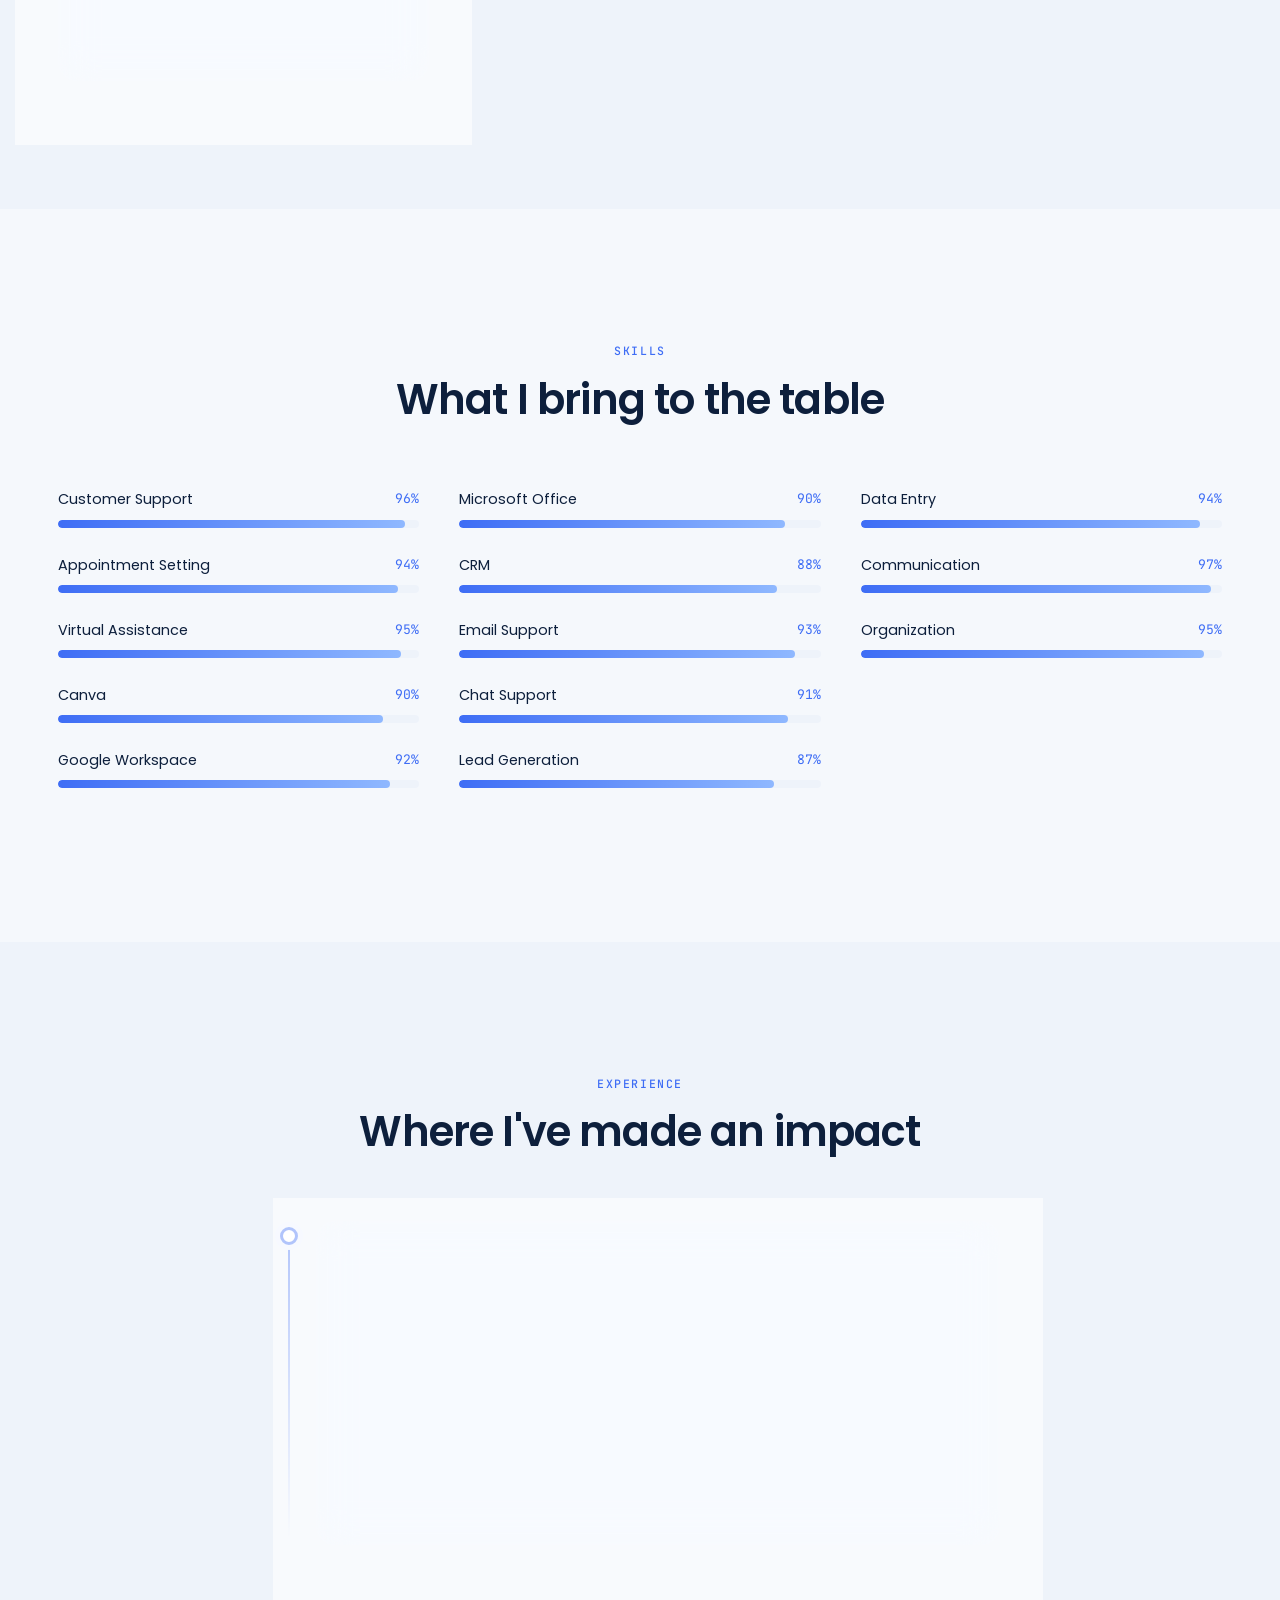
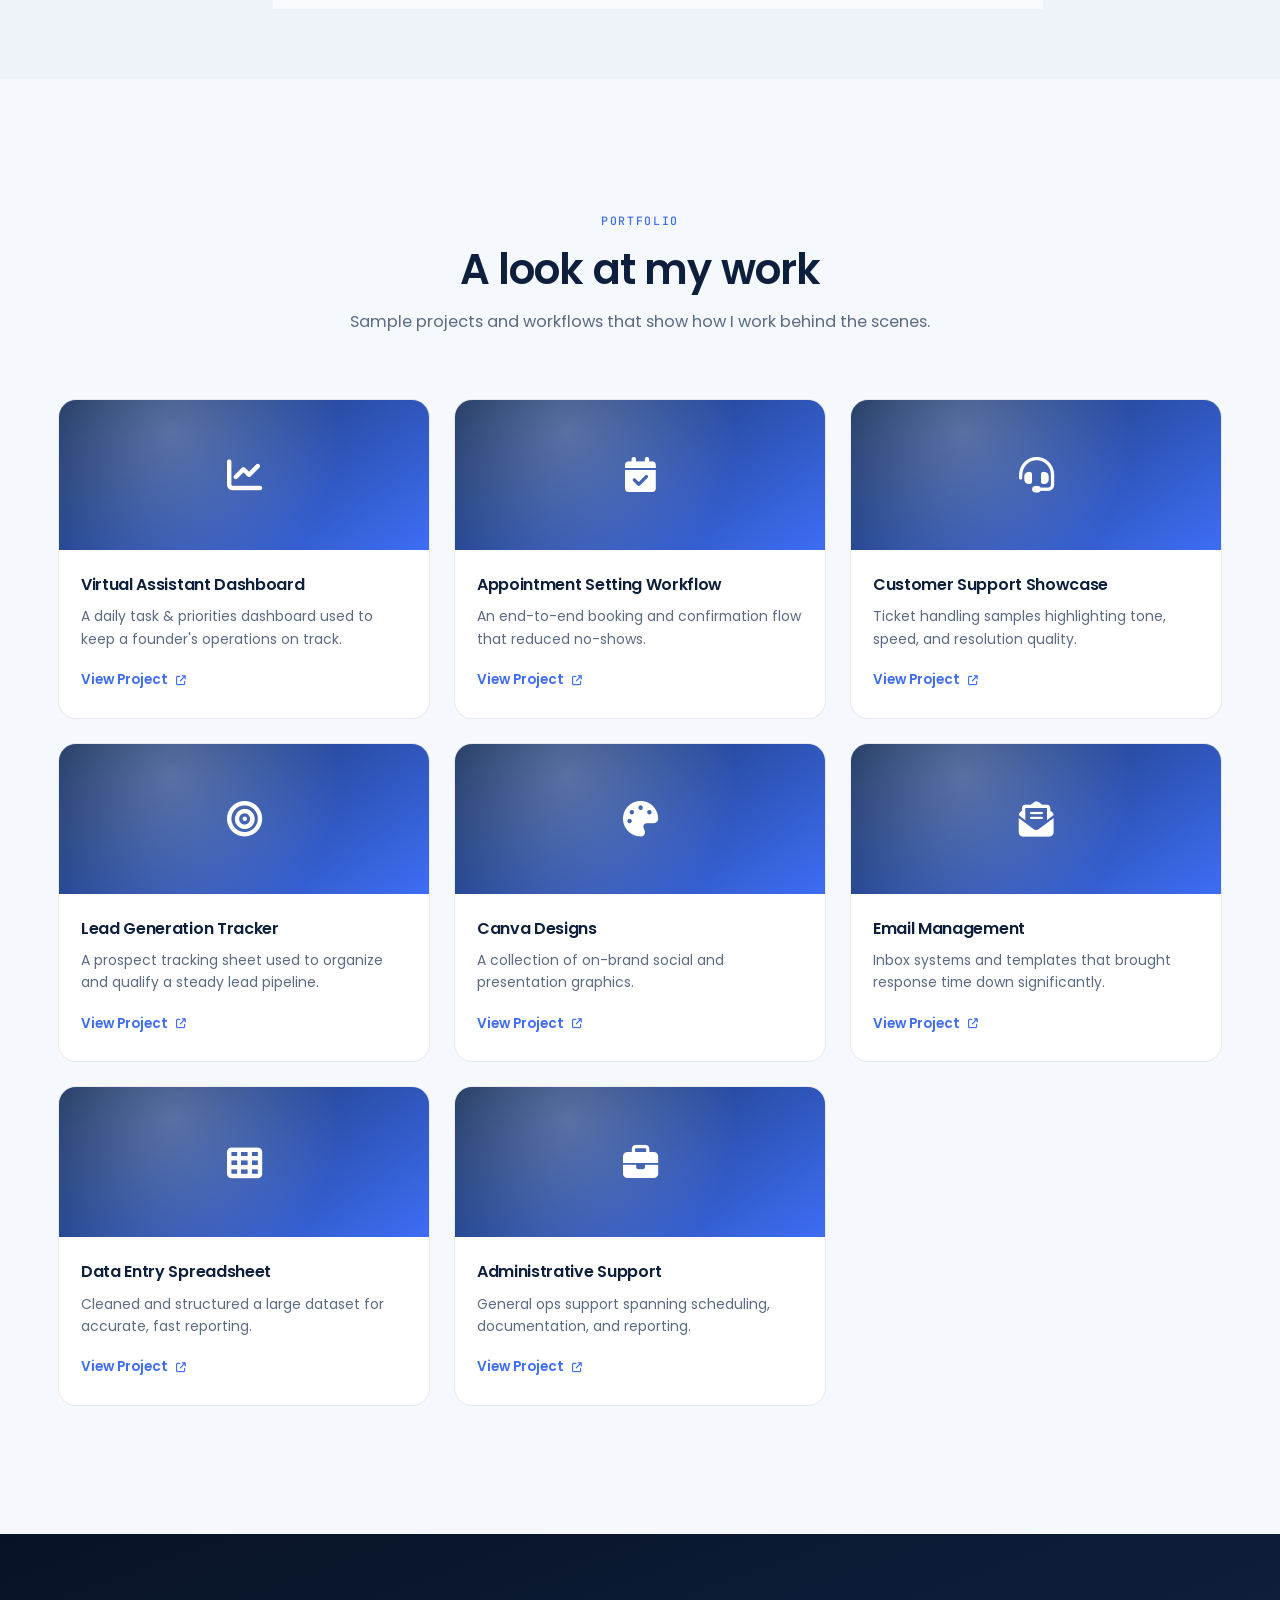
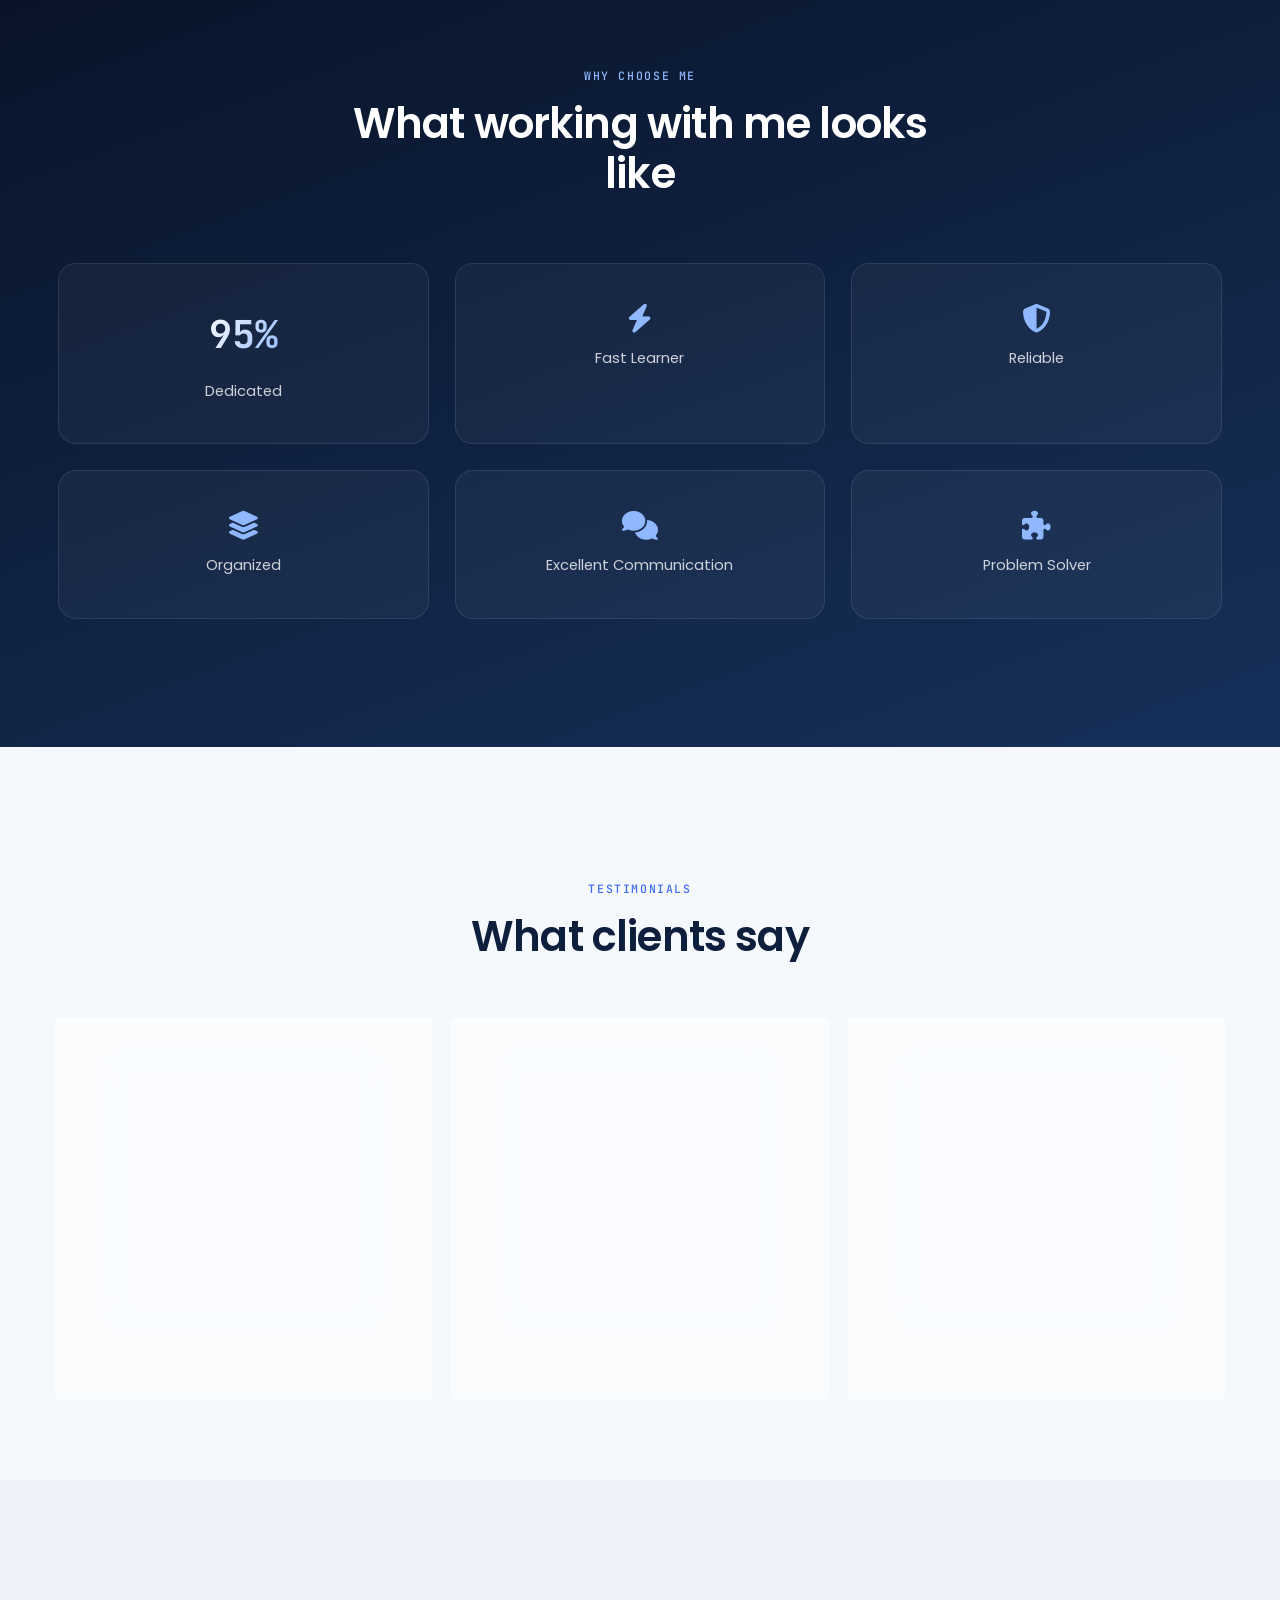
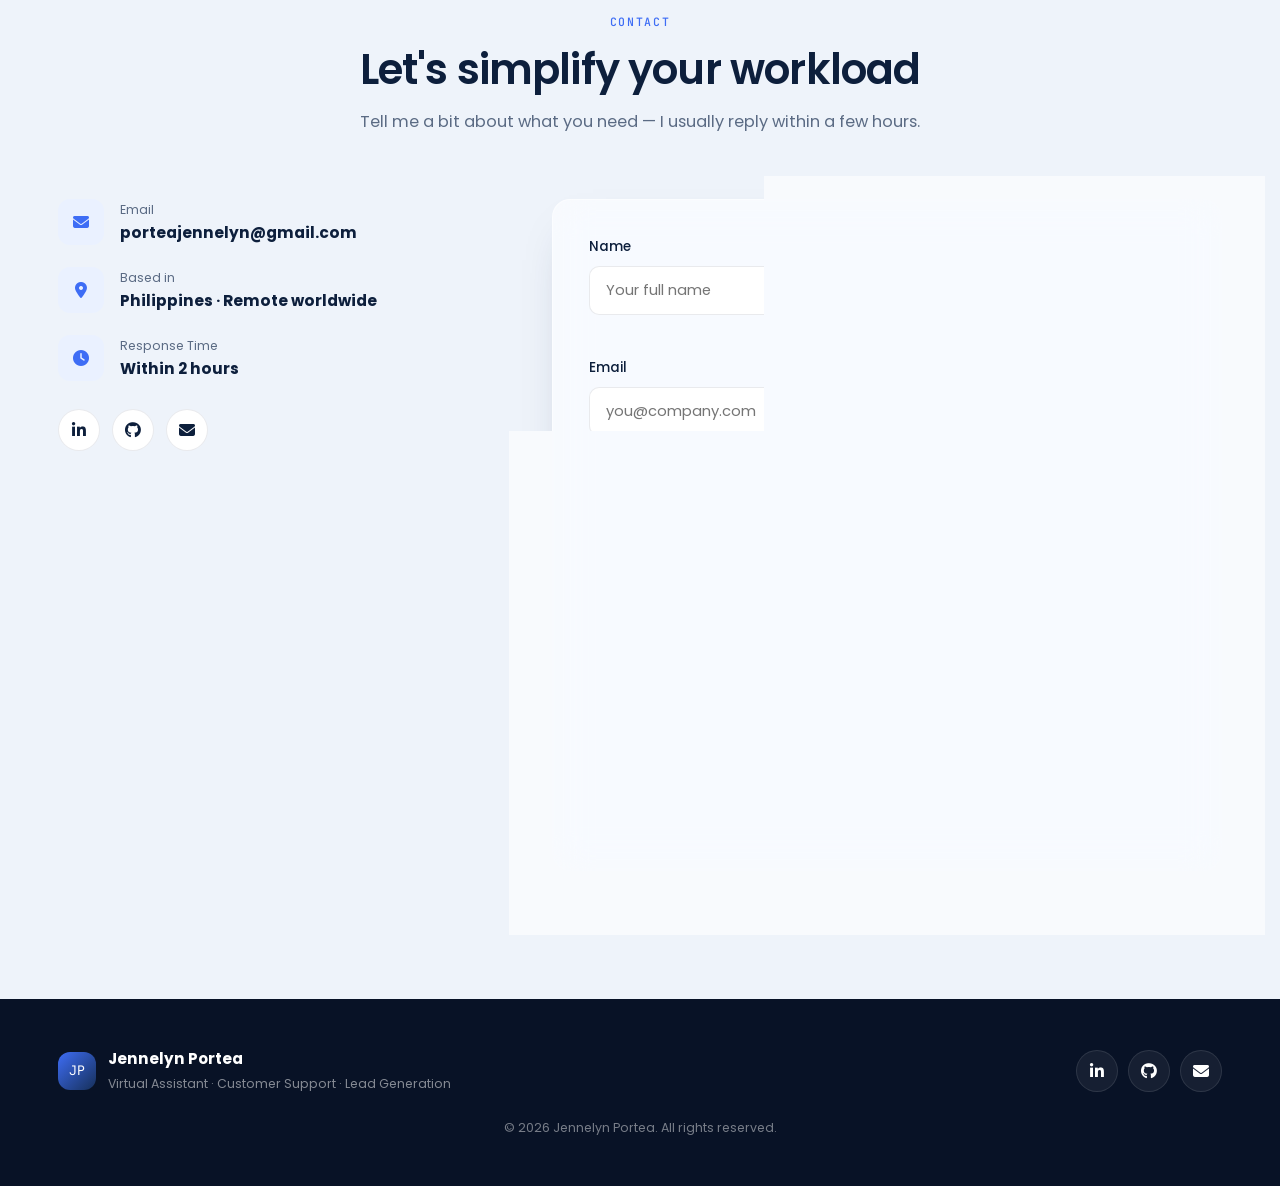
==== commit 62686e52: "Update index.html" ====
--- a/index.html
+++ b/index.html
@@ -485,7 +485,9 @@
           <div class="project-card__body">
             <h3>Email Management</h3>
             <p>Inbox systems and templates that brought response time down significantly.</p>
-            <a href="#" class="project-card__link">View Project <i class="fa-solid fa-arrow-up-right-from-square"></i></a>
+            <a href="email-management/index.html" class="project-card__link">
+    View Project <i class="fa-solid fa-arrow-up-right-from-square"></i>
+</a>
           </div>
         </article>
 
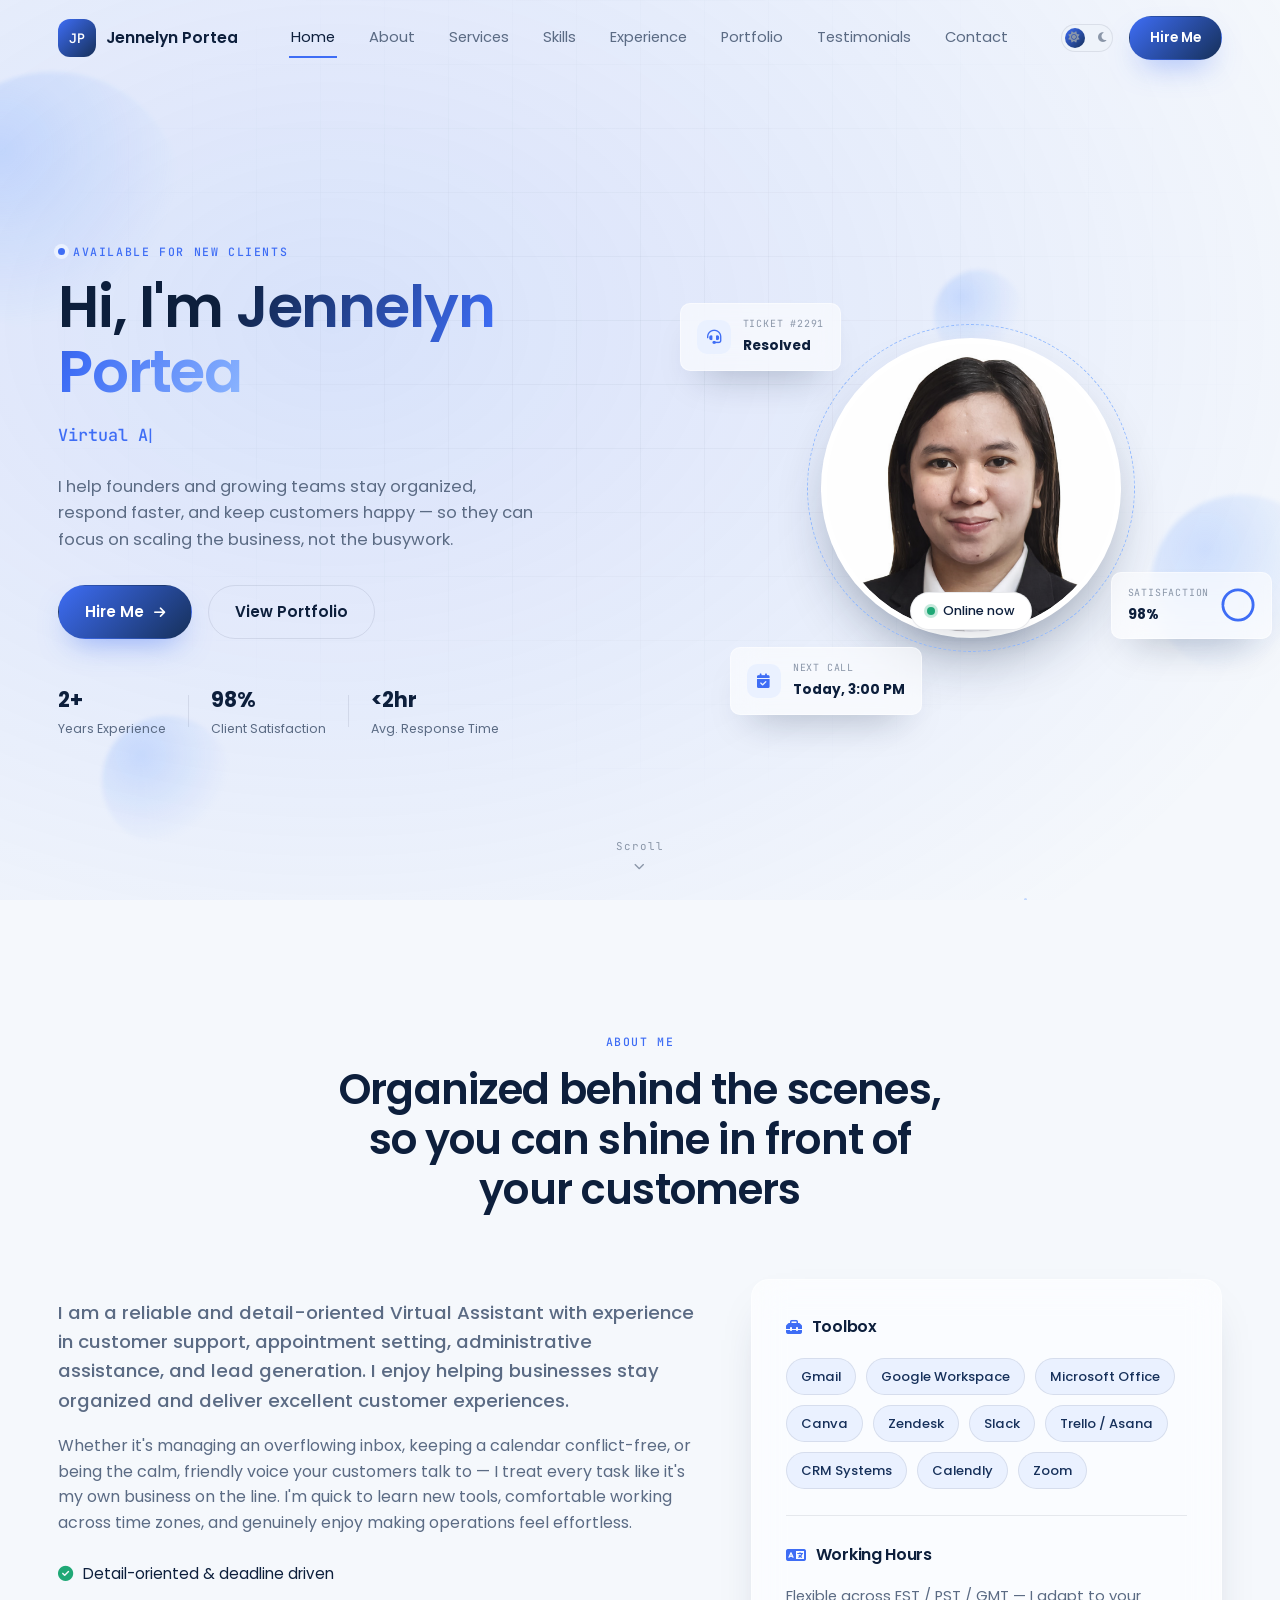
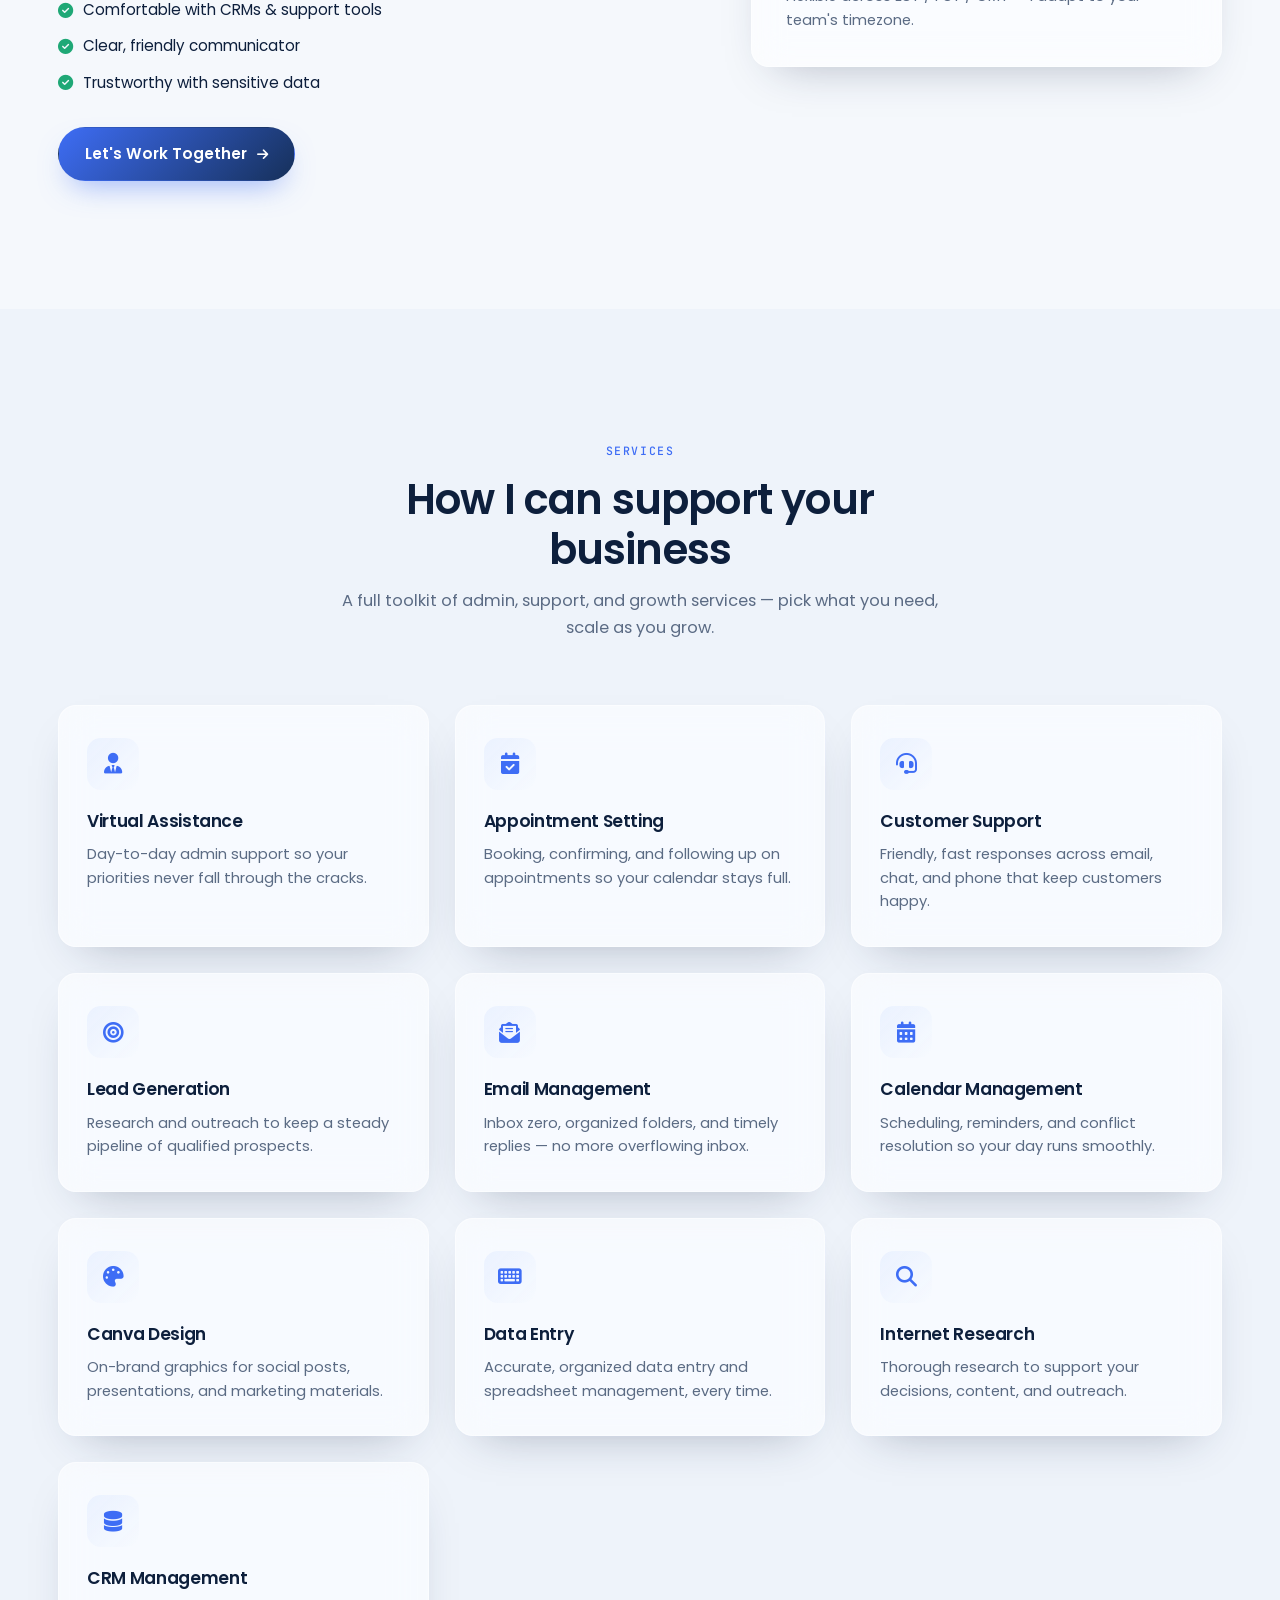
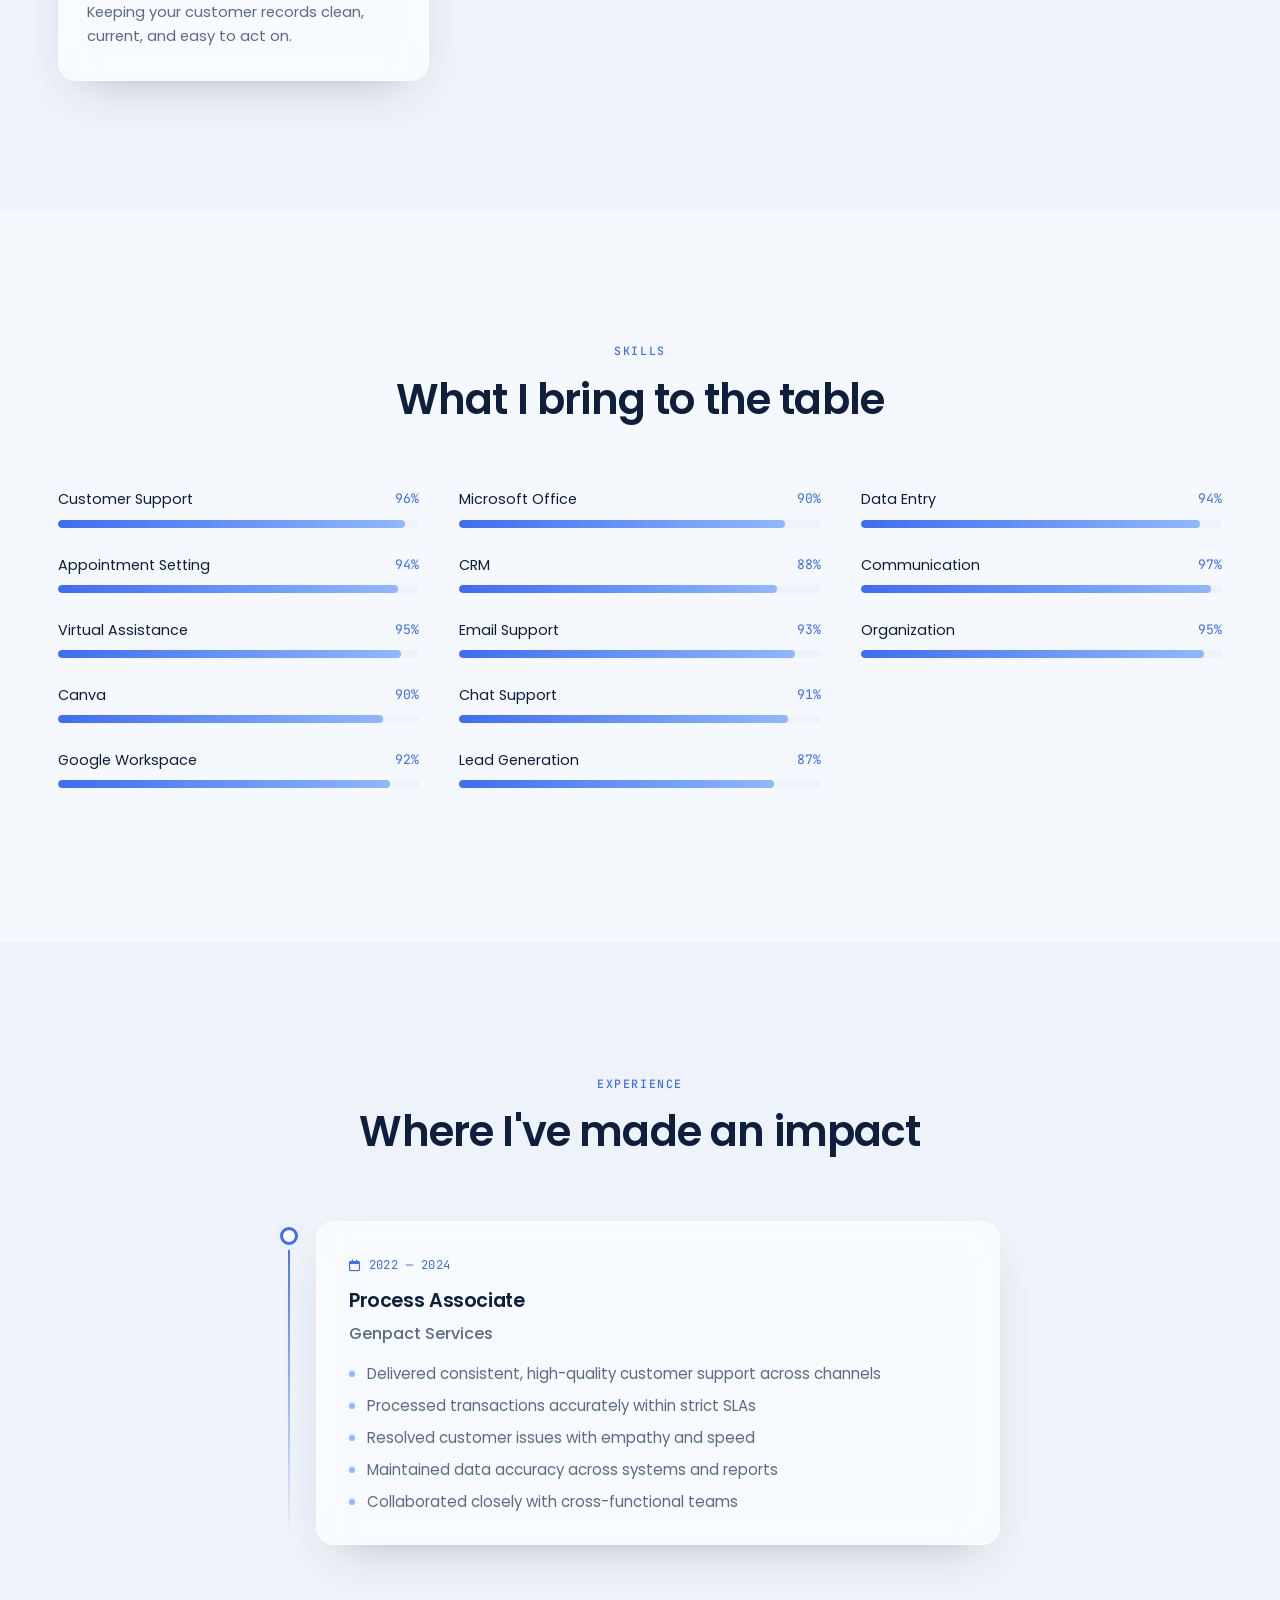
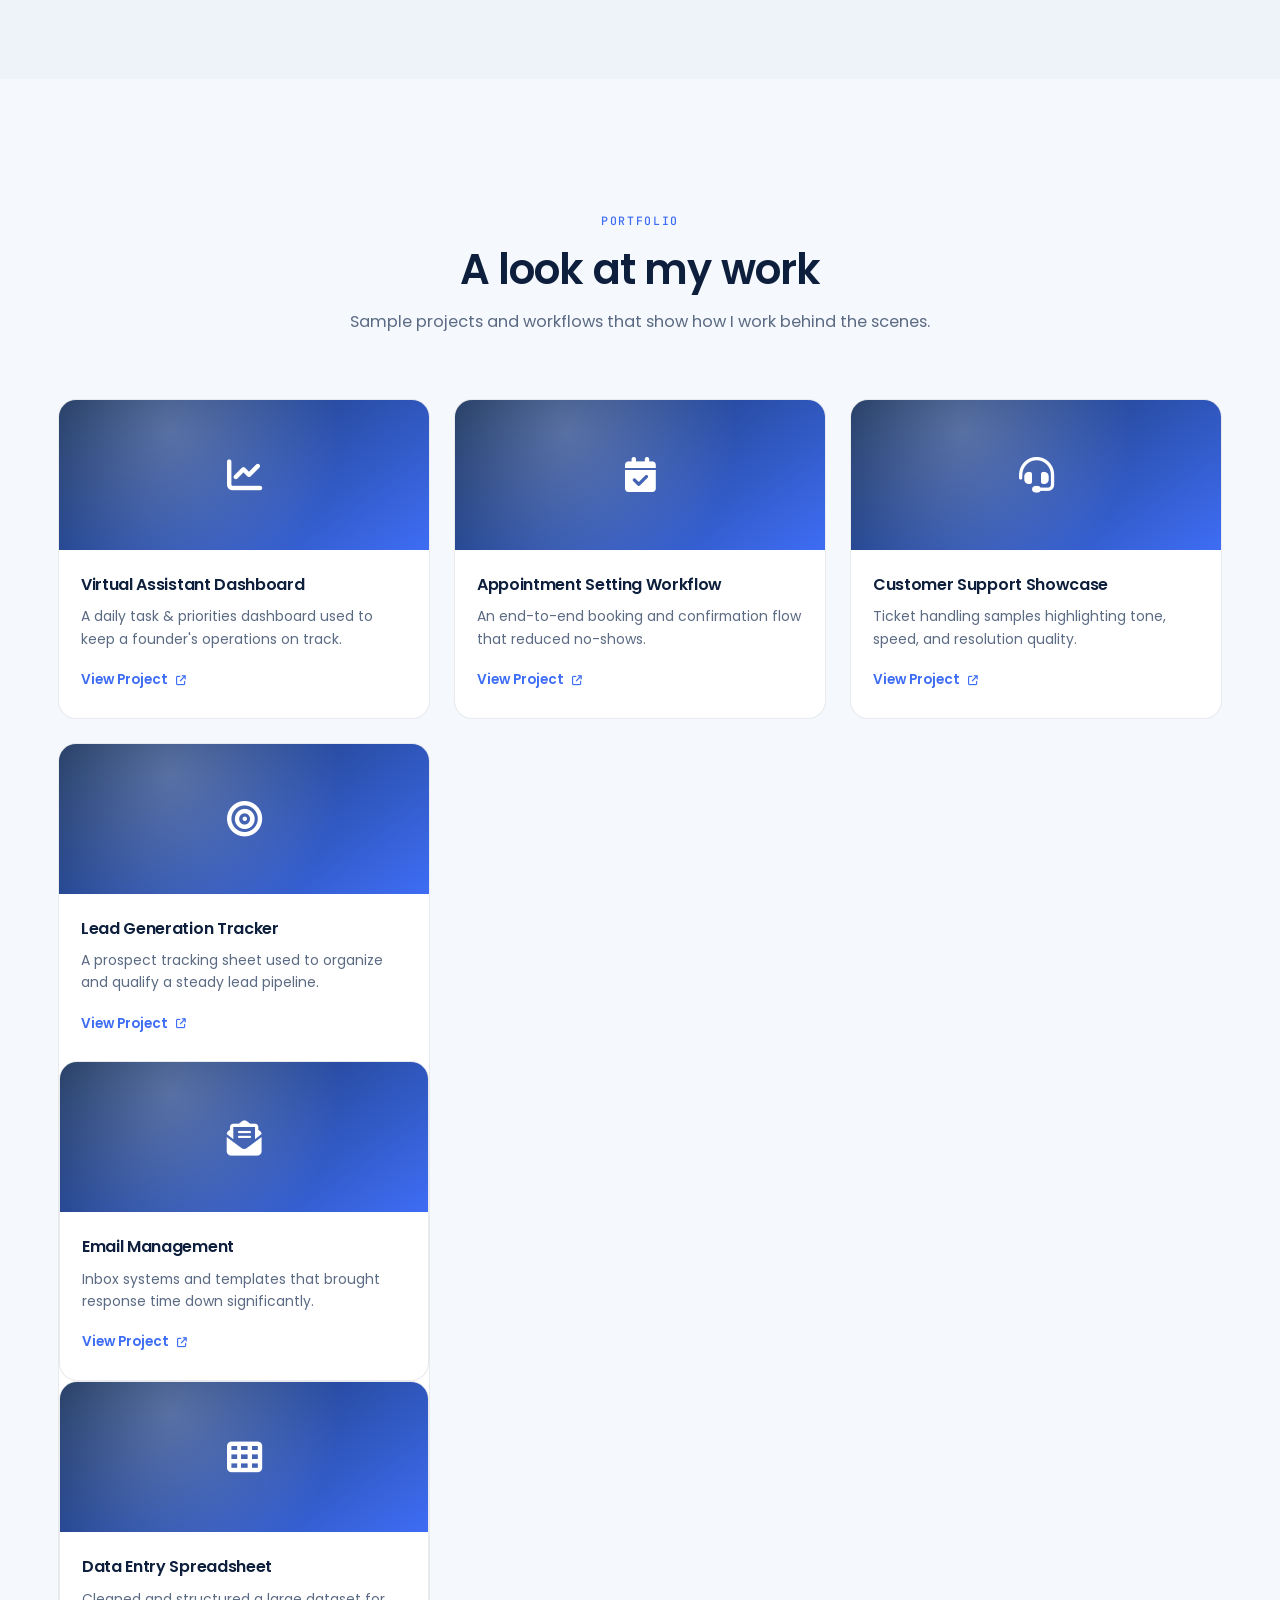
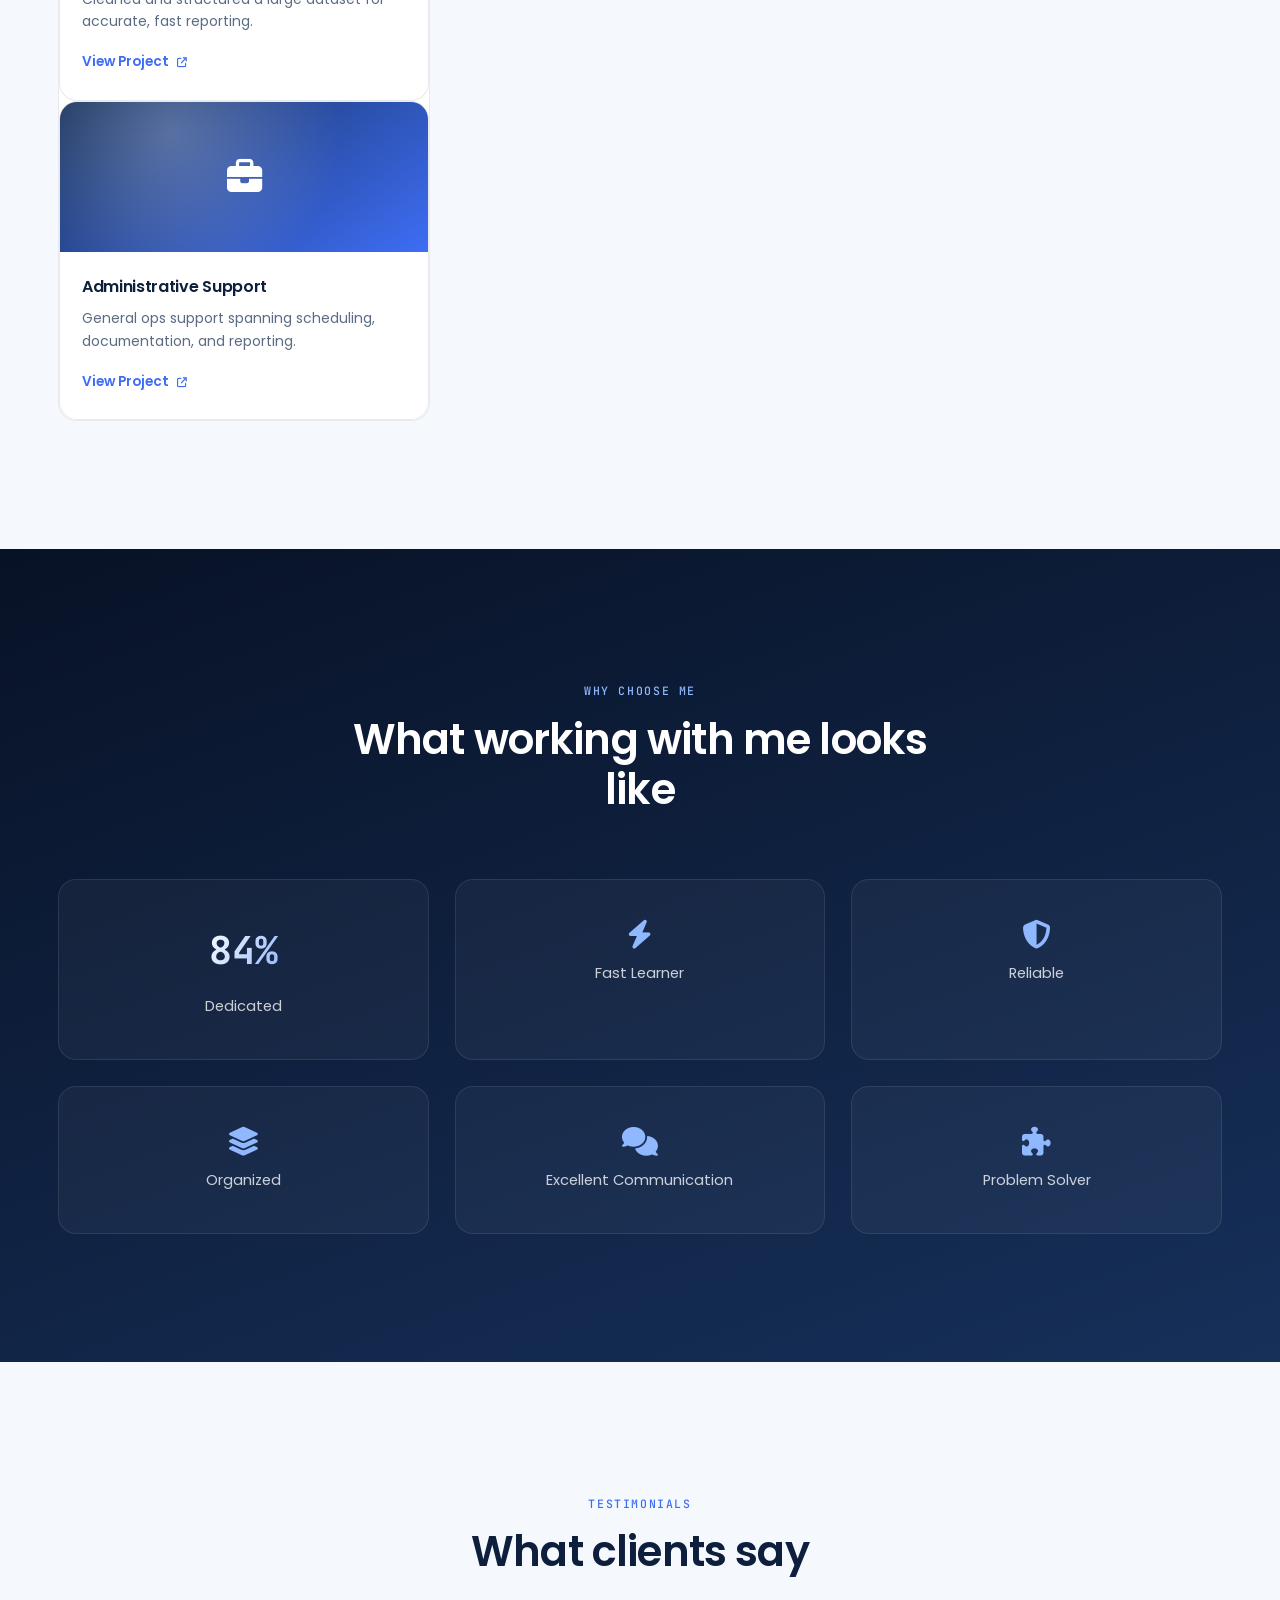
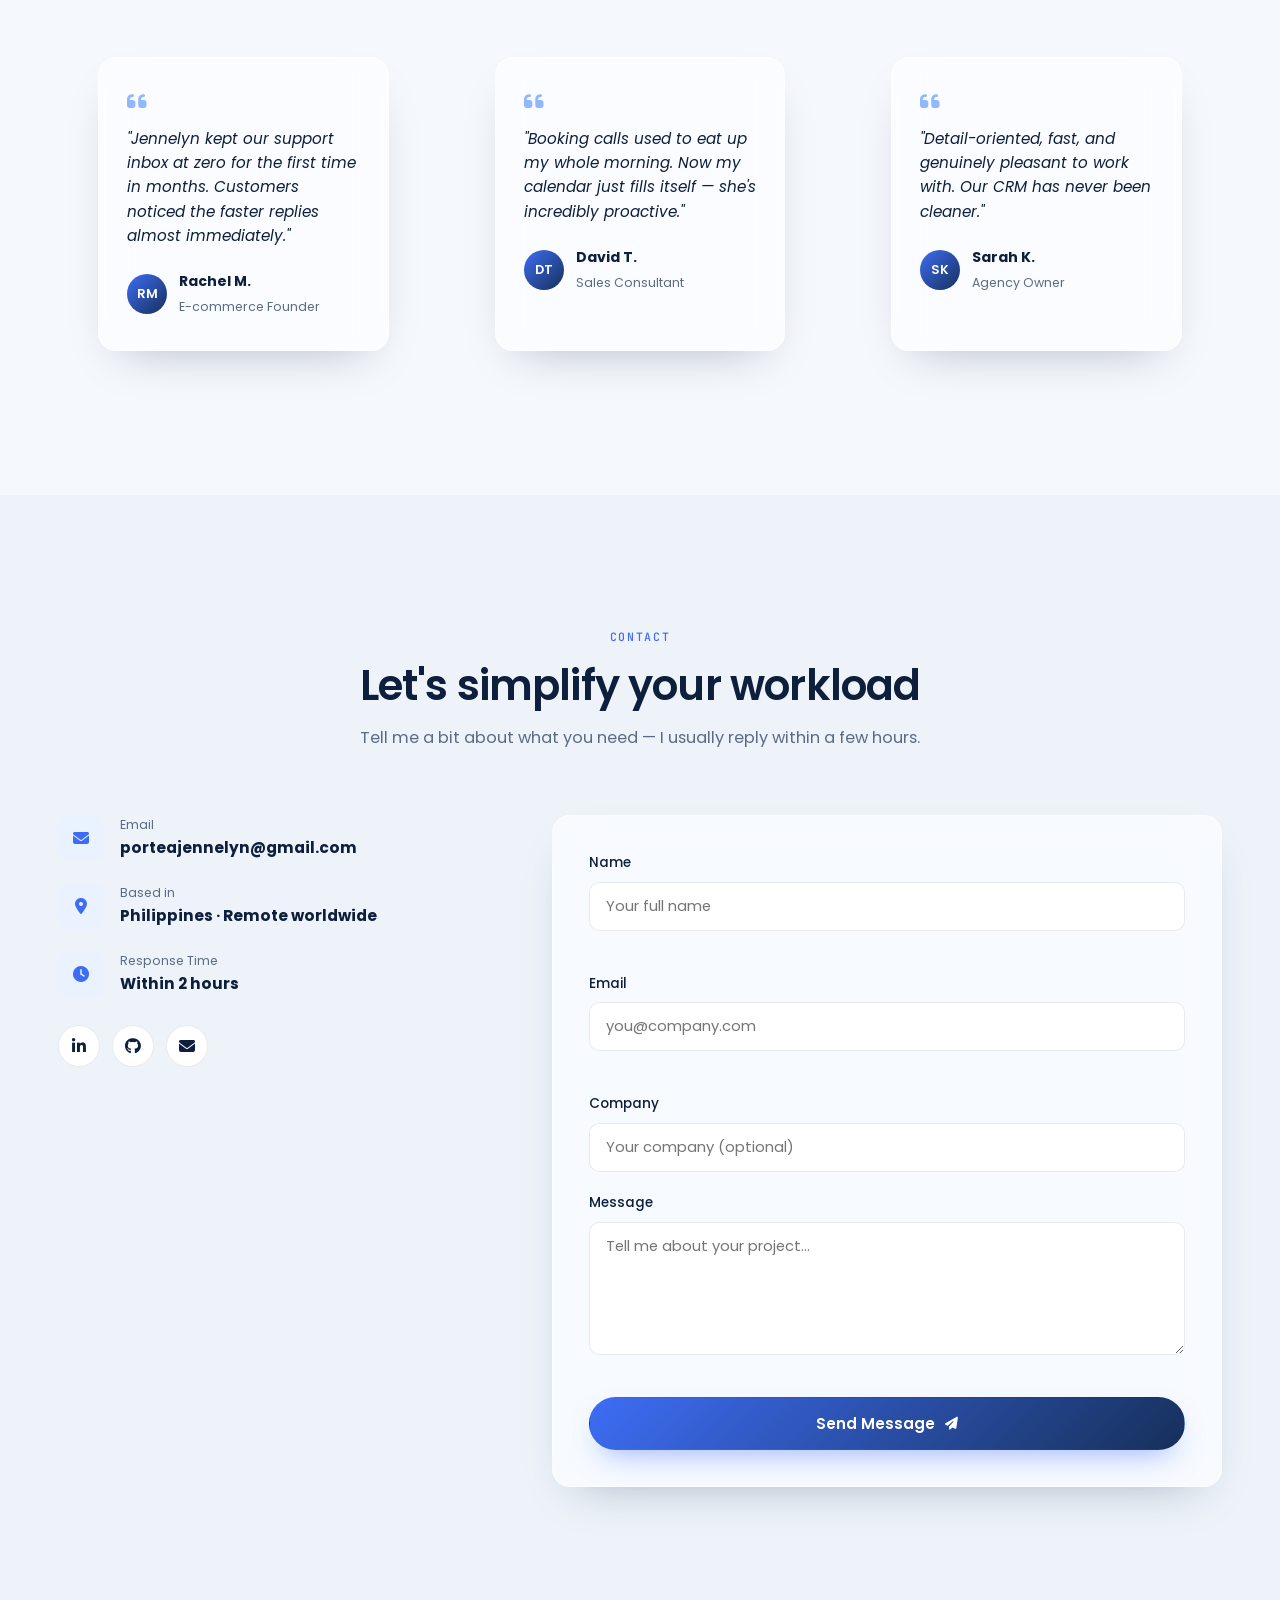
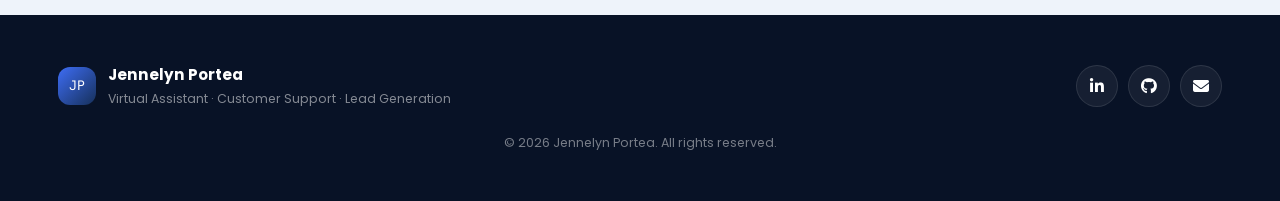
==== commit b1fd0480: "Update index.html" ====
--- a/index.html
+++ b/index.html
@@ -470,16 +470,6 @@
     </a>
   </div>
 
-</article>
-        <article class="project-card" data-reveal data-reveal-delay="60">
-          <div class="project-card__media"><i class="fa-solid fa-palette"></i></div>
-          <div class="project-card__body">
-            <h3>Canva Designs</h3>
-            <p>A collection of on-brand social and presentation graphics.</p>
-           <a href="canva-designs/" target="_blank" class="project-card__link">View Project <i class="fa-solid fa-arrow-up-right-from-square"></i></a>
-          </div>
-        </article>
-
         <article class="project-card" data-reveal data-reveal-delay="120">
           <div class="project-card__media"><i class="fa-solid fa-envelope-open-text"></i></div>
           <div class="project-card__body">
